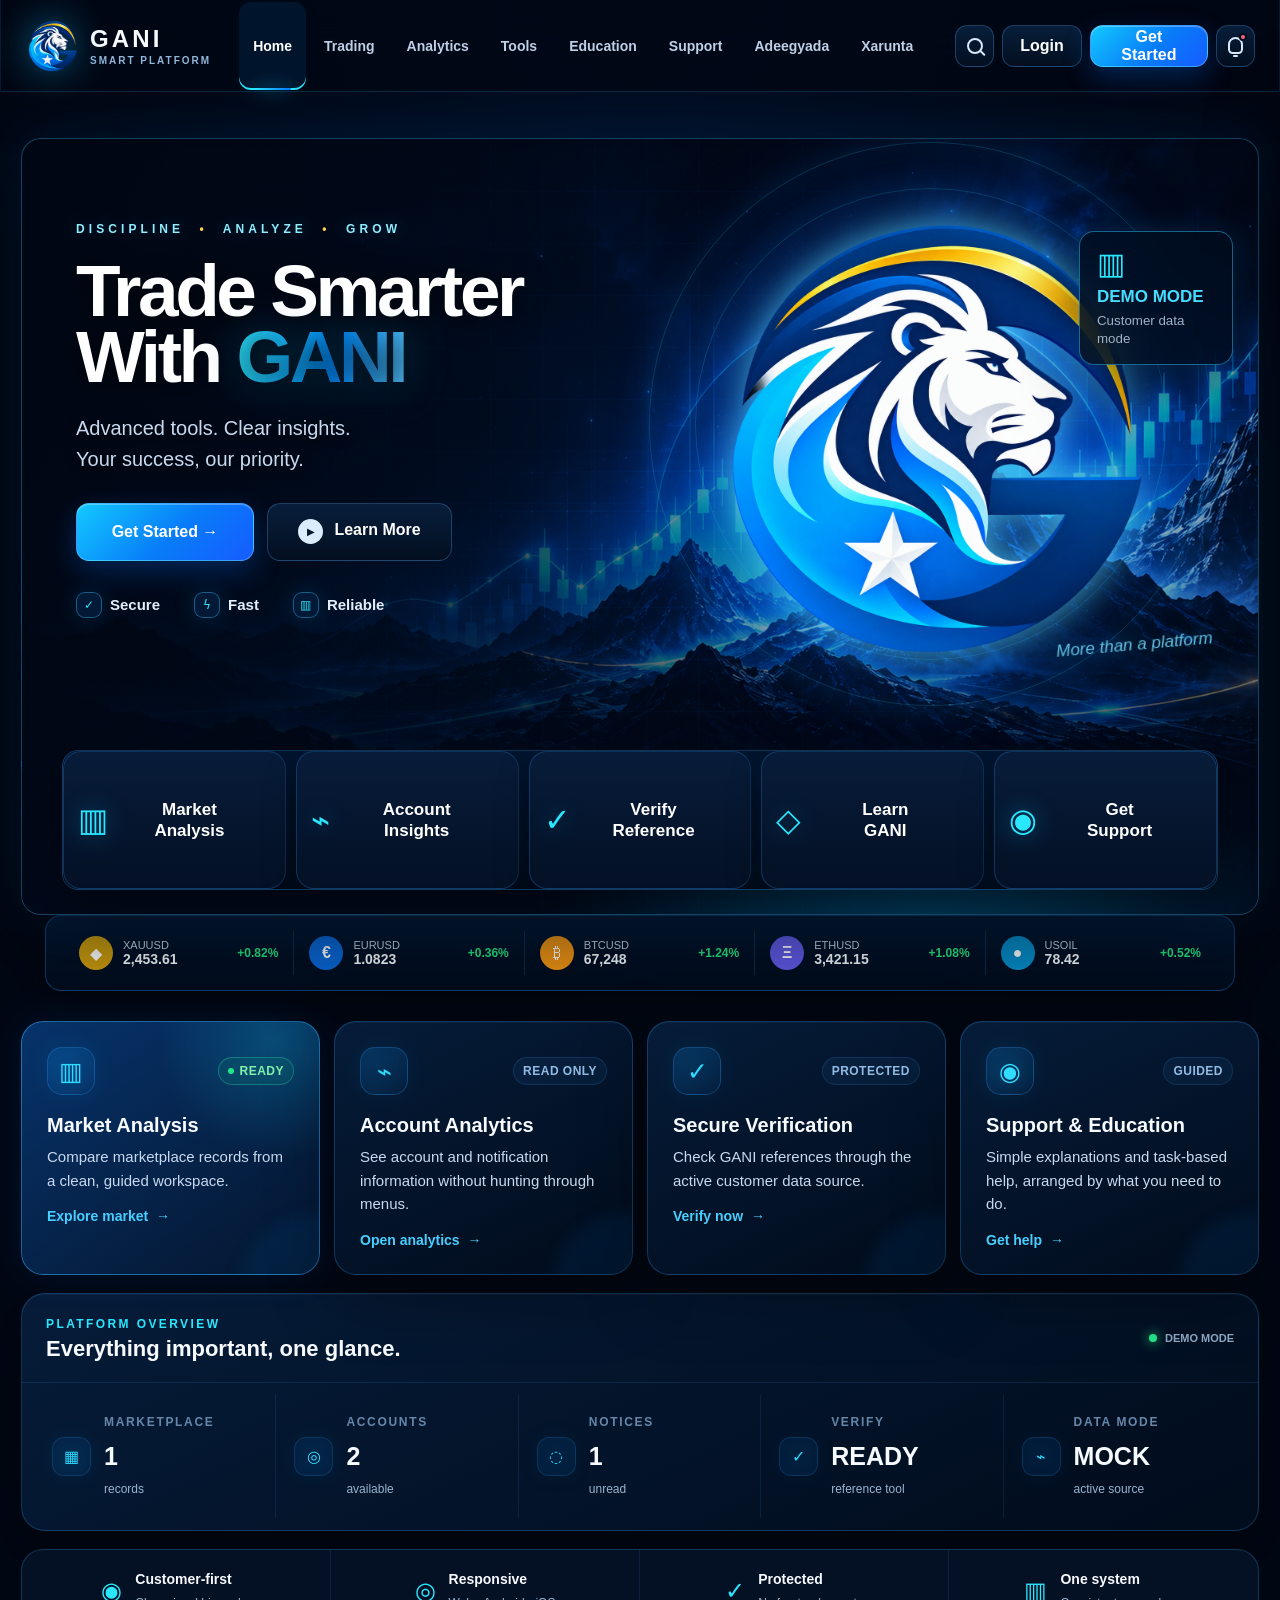
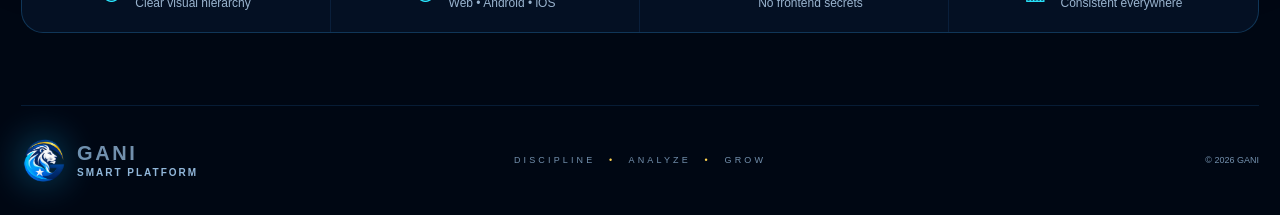
==== index.html @ 84740b98 "Deploy GANI market home platform v32" ====
<!doctype html>
<html lang="so">
<head>
<meta charset="utf-8">
<meta name="viewport" content="width=device-width,initial-scale=1,viewport-fit=cover">
<meta name="theme-color" content="#020713">
<meta name="color-scheme" content="dark">
<title>GANI • Smart Platform</title>
<link rel="manifest" href="manifest.webmanifest">
<link rel="icon" href="icon-192.png">
<link rel="stylesheet" href="styles.css">
<link rel="stylesheet" href="platform-v27.css">
<link rel="stylesheet" href="platform-v28.css">
<link rel="stylesheet" href="platform-v29.css">
<link rel="stylesheet" href="platform-v30.css">
<link rel="stylesheet" href="platform-v31.css">
<link rel="stylesheet" href="platform-v32.css">
<script src="gani-config.js" defer></script>
<script src="mock-api.js" defer></script>
<script src="mock-compat.js" defer></script>
<script src="real-api-client.js" defer></script>
<script src="api-mode-router.js" defer></script>
<script src="data-adapter.js" defer></script>
<script src="app.js" defer></script>
<script src="platform-v27.js" defer></script>
<script src="platform-v29.js" defer></script>
</head>
<body>
<div class="ambient" aria-hidden="true"><i></i><i></i><i></i></div>

<header class="app-header">
  <a class="brand" href="#home" data-screen="home" aria-label="GANI Home">
    <img src="assets/gani-logo-transparent-v30.png" alt="GANI">
    <span><b>GANI</b><small>SMART PLATFORM</small></span>
  </a>
  <nav class="desktop-nav" aria-label="Main navigation">
    <button data-screen="home" class="active"><span>Home</span></button>
    <button data-screen="discover"><span>Trading</span></button>
    <button data-screen="dashboard"><span>Analytics</span></button>
    <button data-screen="verify"><span>Tools</span></button>
    <button data-screen="education"><span>Education</span></button>
    <button data-screen="support"><span>Support</span></button>
    <button data-screen="services"><span>Adeegyada</span></button>
    <button data-screen="workspace"><span>Xarunta</span></button>
  </nav>
  <div class="header-actions">
    <button class="round-btn" id="searchToggle" aria-label="Search"><span class="icon-search"></span></button>
    <button class="text-btn desktop-only" data-screen="profile">Login</button>
    <button class="primary compact desktop-only" data-screen="discover">Get Started</button>
    <button class="round-btn" id="noticeToggle" aria-label="Notifications"><span class="icon-bell"></span><i id="noticeDot"></i></button>
    <button class="round-btn menu-btn" id="menuToggle" aria-label="Menu"><span class="icon-menu"></span></button>
  </div>
</header>

<div class="mobile-menu" id="mobileMenu" aria-label="Mobile menu">
  <button data-screen="home"><span>⌂</span> Home</button>
  <button data-screen="discover"><span>▥</span> Trading</button>
  <button data-screen="dashboard"><span>⌁</span> Analytics</button>
  <button data-screen="verify"><span>✓</span> Tools</button>
  <button data-screen="education"><span>◇</span> Education</button>
  <button data-screen="support"><span>◉</span> Support</button>
  <button data-screen="services"><span>◆</span> Adeegyada</button>
  <button data-screen="workspace"><span>▦</span> Xarunta Macmiilka</button>
  <button data-screen="partners"><span>◇</span> Partners</button>
  <button data-screen="agreements"><span>≡</span> Heshiisyada</button>
  <button data-screen="profile"><span>●</span> Account</button>
</div>

<div class="search-panel" id="searchPanel">
  <div class="search-shell"><span class="icon-search"></span><input id="globalSearch" placeholder="Search GANI…" autocomplete="off"><button id="searchClose" aria-label="Close">×</button></div>
  <small>Try: Trading, account, verify, education, support</small>
</div>

<aside class="notice-panel" id="noticePanel" aria-label="Notifications">
  <div class="panel-head"><div><small>GANI CENTER</small><h3>Notifications</h3></div><button id="noticeClose" aria-label="Close">×</button></div>
  <div id="noticeList" class="notice-list"><div class="skeleton"></div></div>
</aside>

<main>
<section class="screen active home-screen" id="home" data-title="Home">
  <section class="mobile-app-home" aria-label="GANI mobile home">
    <div class="mobile-welcome"><div><p>Welcome to GANI</p><h1>Smarter <em>control.</em></h1></div><span class="mode-badge" id="mobileMode">Checking…</span></div>
    <article class="mobile-hero">
      <div class="mobile-hero-copy"><small>DISCIPLINE • ANALYZE • GROW</small><h2>Trade Smarter<br>With <em>GANI</em></h2><p>Advanced tools, clear insights and a guided customer workspace.</p><button class="primary" data-screen="discover">Get Started →</button><div class="mobile-trust"><span>✓ Secure</span><span>ϟ Fast</span><span>▥ Clear</span></div></div>
      <img src="assets/gani-logo-transparent-v30.png" alt="GANI lion">
    </article>
    <div class="mobile-section-head market-heading"><h3>Market Snapshot</h3><button data-screen="discover"><span class="app-status-dot"></span> Live Markets ›</button></div>
    <section class="mobile-market">
      <div class="mobile-market-grid">
        <article class="up"><div class="market-name"><span>€</span><b>EUR/USD</b></div><strong>1.0824</strong><em>▲ +0.0018&nbsp;&nbsp;+0.17%</em><svg viewBox="0 0 120 32" aria-hidden="true"><path d="M2 27L14 23L24 25L36 18L47 20L59 14L70 17L82 10L93 13L105 6L118 3"/></svg></article>
        <article class="down"><div class="market-name"><span>◆</span><b>Gold</b></div><strong>2,415.32</strong><em>▼ −12.63&nbsp;&nbsp;−0.52%</em><svg viewBox="0 0 120 32" aria-hidden="true"><path d="M2 6L14 10L24 7L36 15L47 12L59 20L70 17L82 24L93 21L105 28L118 26"/></svg></article>
        <article class="up"><div class="market-name"><span>₿</span><b>BTC/USD</b></div><strong>67,284.50</strong><em>▲ +1,327.40&nbsp;&nbsp;+2.01%</em><svg viewBox="0 0 120 32" aria-hidden="true"><path d="M2 25L14 20L24 22L36 16L47 19L59 14L70 15L82 9L93 11L105 5L118 2"/></svg></article>
      </div>
    </section>
    <div class="mobile-section-head quick-heading"><h3>Quick Access</h3><small>Everything in one place ›</small></div>
    <div class="mobile-feature-grid">
      <button data-screen="discover"><span class="mi">▥</span><b>Market<br>Analysis</b><small>Discover opportunities <i>›</i></small></button>
      <button data-screen="dashboard"><span class="mi">⌁</span><b>Account<br>Analytics</b><small>Track performance <i>›</i></small></button>
      <button data-screen="verify"><span class="mi">✓</span><b>Verify<br>Tools</b><small>Trade with confidence <i>›</i></small></button>
      <button data-screen="education"><span class="mi">◇</span><b>Education</b><small>Learn and grow <i>›</i></small></button>
    </div>
    <div class="mobile-section-head insights-heading"><h3>Latest Insights</h3><button data-screen="education">View all ›</button></div>
    <section class="mobile-insight" data-screen="education" role="button" tabindex="0">
      <div class="insight-image" aria-hidden="true"></div>
      <div class="insight-copy"><div><span>MARKET ANALYSIS</span><time>2h ago</time></div><h4>Global Markets Steady as Investors Eye Central Bank Signals</h4><p>Key indices hold gains amid a balanced outlook for the coming period.</p></div>
      <b aria-hidden="true">›</b>
    </section>
    <div class="mobile-runtime-data" hidden><span id="mobileDataLabel">Data</span><b id="mobileMarketCount">—</b><b id="mobileAccountCount">—</b><b id="mobileNoticeCount">—</b></div>
    <div class="mobile-command-strip"><article><small>SYSTEM STATUS</small><b>Customer workspace ready</b><div class="progress"><i></i></div></article><article><small>SECURITY</small><b>Protected data boundary</b><div class="progress"><i style="width:92%"></i></div></article></div>
  </section>
  <section class="hero-card">
    <div class="hero-grid"></div>
    <div class="hero-copy">
      <p class="eyebrow">DISCIPLINE <span>•</span> ANALYZE <span>•</span> GROW</p>
      <h1>Trade Smarter<br>With <em>GANI</em></h1>
      <p class="lead">Advanced tools. Clear insights.<br>Your success, our priority.</p>
      <div class="hero-actions">
        <button class="primary hero-primary" data-screen="discover">Get Started <span>→</span></button>
        <button class="secondary" data-screen="education"><span class="play">▶</span> Learn More</button>
      </div>
      <div class="trust-row" aria-label="Platform qualities">
        <span><i class="mini-icon shield-icon">✓</i><b>Secure</b></span>
        <span><i class="mini-icon bolt-icon">ϟ</i><b>Fast</b></span>
        <span><i class="mini-icon chart-icon">▥</i><b>Reliable</b></span>
      </div>
    </div>
    <div class="hero-visual" aria-label="GANI brand visual">
      <div class="hero-orbit orbit-one"></div><div class="hero-orbit orbit-two"></div>
      <img src="assets/gani-logo-transparent-v30.png" alt="GANI lion logo">
      <div class="data-float">
        <span class="bars-symbol">▥</span>
        <b id="heroMode">Checking…</b>
        <small>Customer data mode</small>
      </div>
      <div class="visual-caption">More than a platform</div>
    </div>
  </section>

  <section class="quick-actions" aria-label="Quick actions">
    <button data-screen="discover"><span class="quick-icon">▥</span><b>Market<br>Analysis</b><i>→</i></button>
    <button data-screen="dashboard"><span class="quick-icon">⌁</span><b>Account<br>Insights</b><i>→</i></button>
    <button data-screen="verify"><span class="quick-icon">✓</span><b>Verify<br>Reference</b><i>→</i></button>
    <button data-screen="education"><span class="quick-icon">◇</span><b>Learn<br>GANI</b><i>→</i></button>
    <button data-screen="support"><span class="quick-icon">◉</span><b>Get<br>Support</b><i>→</i></button>
  </section>

  <section class="home-grid">
    <article class="feature-card featured">
      <div class="feature-top"><span class="feature-icon">▥</span><span class="status-pill"><i></i> Ready</span></div>
      <h3>Market Analysis</h3><p>Compare marketplace records from a clean, guided workspace.</p>
      <button class="card-link" data-screen="discover">Explore market <span>→</span></button>
    </article>
    <article class="feature-card">
      <div class="feature-top"><span class="feature-icon">⌁</span><span class="status-pill neutral">Read only</span></div>
      <h3>Account Analytics</h3><p>See account and notification information without hunting through menus.</p>
      <button class="card-link" data-screen="dashboard">Open analytics <span>→</span></button>
    </article>
    <article class="feature-card">
      <div class="feature-top"><span class="feature-icon">✓</span><span class="status-pill neutral">Protected</span></div>
      <h3>Secure Verification</h3><p>Check GANI references through the active customer data source.</p>
      <button class="card-link" data-screen="verify">Verify now <span>→</span></button>
    </article>
    <article class="feature-card">
      <div class="feature-top"><span class="feature-icon">◉</span><span class="status-pill neutral">Guided</span></div>
      <h3>Support & Education</h3><p>Simple explanations and task-based help, arranged by what you need to do.</p>
      <button class="card-link" data-screen="support">Get help <span>→</span></button>
    </article>
  </section>

  <section class="overview-card">
    <div class="overview-head"><div><small>PLATFORM OVERVIEW</small><h3>Everything important, one glance.</h3></div><span class="connection-state"><i></i><b id="marketStripMode">Loading</b></span></div>
    <div class="overview-metrics">
      <div><span class="metric-icon">▦</span><p><small>MARKETPLACE</small><b id="homeMarketCount">—</b><em>records</em></p></div>
      <div><span class="metric-icon">◎</span><p><small>ACCOUNTS</small><b id="homeAccountCount">—</b><em>available</em></p></div>
      <div><span class="metric-icon">◌</span><p><small>NOTICES</small><b id="homeNoticeCount">—</b><em>unread</em></p></div>
      <div><span class="metric-icon">✓</span><p><small>VERIFY</small><b>READY</b><em>reference tool</em></p></div>
      <div><span class="metric-icon">⌁</span><p><small>DATA MODE</small><b id="homeMode">—</b><em>active source</em></p></div>
    </div>
  </section>

  <section class="proof-row">
    <div><span>◉</span><p><b>Customer-first</b><small>Clear visual hierarchy</small></p></div>
    <div><span>◎</span><p><b>Responsive</b><small>Web • Android • iOS</small></p></div>
    <div><span>✓</span><p><b>Protected</b><small>No frontend secrets</small></p></div>
    <div><span>▥</span><p><b>One system</b><small>Consistent everywhere</small></p></div>
  </section>
</section>

<section class="screen v27-screen" id="services" data-title="Adeegyada">
  <header class="page-intro"><div><p class="eyebrow">GANI SERVICES</p><h2>Dooro sida aad<br><em>u shaqaynayso.</em></h2><p>Saddex waddo oo cad: adigu isticmaal, taageero hel, ama koox ku maamul.</p></div><div class="page-symbol">◆</div></header>
  <div class="v27-service-grid">
    <article class="v27-plan"><span>01 / SELF-SERVICE</span><h3>Adiga ayaa maamulaya</h3><p>Raadi adeeg, barbar dhig xeerarka, samee profile, gudbi dalab oo la soco.</p><ul><li>Marketplace iyo favorites</li><li>Eligibility checklist</li><li>Agreements iyo tickets</li><li>Ogeysiisyo la raad-raaco</li></ul><button class="primary v27-start" data-plan="Self-service">Bilow</button></article>
    <article class="v27-plan featured"><span>02 / GANI ASSIST</span><h3>Diyaarin iyo hagid</h3><p>Waxaan kaa caawinaynaa xogta, dukumentiyada, fahamka heshiiska iyo xiriirka partner-ka.</p><ul><li>Preflight readiness</li><li>Country iyo KYC check</li><li>Rule review</li><li>Escalation support</li></ul><button class="primary v27-start" data-plan="GANI Assist">Codso hagid</button></article>
    <article class="v27-plan"><span>03 / BUSINESS</span><h3>Koox iyo shirkad</h3><p>Accounts badan, xubno, doorar, oggolaansho iyo warbixin isku xiran.</p><ul><li>Team roles</li><li>Approval workflow</li><li>Company reports</li><li>Partner integrations</li></ul><button class="primary v27-start" data-plan="Business">La hadal GANI</button></article>
  </div>
</section>

<section class="screen v27-screen" id="workspace" data-title="Xarunta Macmiilka">
  <header class="page-intro inline-intro"><div><p class="eyebrow">CUSTOMER WORKSPACE</p><h2>Dalab ilaa payout,<br><em>hal timeline.</em></h2><p>Xogtaada, codsiyadaada, lacagaha iyo taageerada hal meel uga maamul.</p></div><button class="primary" id="newApplication">Dalab cusub</button></header>
  <div class="v27-kpis"><article><small>DALABYO</small><b id="v27AppCount">0</b><span>La diiwaangeliyey</span></article><article><small>U-QALMITAAN</small><b id="v27ReadyState">0%</b><span>Readiness</span></article><article><small>TICKETS</small><b id="v27TicketCount">0</b><span>La raad-raacayo</span></article><article><small>HESHIISYO</small><b id="v27AgreementCount">0</b><span>La aqbalay</span></article></div>
  <div class="v27-workspace-grid">
    <article class="panel"><div class="panel-head"><div><small>U-QALMITAANKA</small><h3>Hubinta ka hor lacag-bixinta</h3></div><span class="status-pill neutral" id="v27ReadinessBadge">Bilow</span></div><form id="readinessForm" class="v27-checklist"><label><input type="checkbox" name="age"> Waxaan buuxiyey da'da adeegga</label><label><input type="checkbox" name="country"> Dalka iyo degenaanshaha waa la oggol yahay</label><label><input type="checkbox" name="kyc"> Dukumentiyada KYC waa diyaar</label><label><input type="checkbox" name="payment"> Habka lacag-bixintu magacayga ayuu ku qoran yahay</label><label><input type="checkbox" name="rules"> Waxaan akhriyey EA, loss iyo payout rules</label><button class="primary">Kaydi readiness</button></form></article>
    <article class="panel"><div class="panel-head"><div><small>DALABYADA</small><h3>Codsiyadaada</h3></div></div><div id="v27Applications" class="v27-records"><p class="hint">Dalab wali lama samayn.</p></div></article>
    <article class="panel"><div class="panel-head"><div><small>LACAG & PAYOUT</small><h3>Diiwaanka lacagta</h3></div><button class="card-link" id="addPayment">Ku dar receipt</button></div><div id="v27Payments" class="v27-records"><p class="hint">Diiwaan lacag wali ma jiro.</p></div></article>
    <article class="panel"><div class="panel-head"><div><small>TAAGEERO</small><h3>Cabasho iyo rafcaan</h3></div><button class="card-link" id="newTicket">Fur ticket</button></div><div id="v27Tickets" class="v27-records"><p class="hint">Ticket wali ma jiro.</p></div></article>
  </div>
</section>

<section class="screen v27-screen" id="partners" data-title="Partners">
  <header class="page-intro"><div><p class="eyebrow">PARTNER PORTAL</p><h2>Xaqiiji shirkadda.<br><em>Kadib daabac.</em></h2><p>Partner kasta wuxuu soo gudbinayaa aqoonsi, adeegyo, waddamo, xeerar, lacag iyo taageero.</p></div><div class="page-symbol">◇</div></header>
  <div class="v27-partner-layout">
    <article class="panel"><div class="v27-lifecycle"><div><span>01</span><b>Codsi</b><small>Company profile</small></div><div><span>02</span><b>Xaqiijin</b><small>Entity & domain</small></div><div><span>03</span><b>Heshiis</b><small>SLA & commission</small></div><div><span>04</span><b>Daabacaad</b><small>Offers & countries</small></div><div><span>05</span><b>Kormeer</b><small>Cases & renewal</small></div></div></article>
    <form class="panel v27-form" id="partnerApply"><h3>Codsiga partnership-ka</h3><div class="v27-fields"><label>Magaca shirkadda<input name="company" required></label><label>Website-ka rasmiga ah<input name="website" type="url" placeholder="https://" required></label><label>Email-ka partnership<input name="email" type="email" required></label><label>Dalalka aad adeegtaan<input name="countries" required></label><label class="full">Qaabka iskaashiga<select name="model" required><option value="">Dooro</option><option>Referral</option><option>Authorized reseller</option><option>Technology integration</option></select></label><label class="full">Taageerada iyo cabashada<textarea name="support" required></textarea></label></div><label class="v27-consent"><input type="checkbox" required> Waxaan diyaar u nahay xaqiijin iyo heshiis qoraal ah.</label><button class="primary">Gudbi codsiga</button></form>
  </div>
</section>

<section class="screen v27-screen" id="agreements" data-title="Heshiisyada">
  <header class="page-intro"><div><p class="eyebrow">RULES & AGREEMENTS</p><h2>Mas'uuliyaddu<br><em>meel cad ayay leedahay.</em></h2><p>Qodob kasta akhri ka hor dalab ama lacag-bixin.</p></div><div class="page-symbol">≡</div></header>
  <div class="v27-rules-grid" id="v27Rules"></div>
</section>

<section class="screen v27-screen" id="operations" data-title="Operations">
  <header class="page-intro"><div><p class="eyebrow">GANI OPERATIONS</p><h2>Wax kasta oo la daabaco<br><em>waa la maamulaa.</em></h2><p>Partners, products, eligibility, cases, finance, content iyo audit.</p></div><div class="page-symbol">▦</div></header>
  <div class="v27-ops-grid"><article><small>PARTNERS</small><h3>Due diligence</h3><p>Entity, domain, ownership, support iyo heshiis.</p></article><article><small>PRODUCTS</small><h3>Offer control</h3><p>Qiime, drawdown, payout, EA, refund iyo version.</p></article><article><small>COUNTRIES</small><h3>Eligibility matrix</h3><p>Residency, nationality, payment iyo payout.</p></article><article><small>CASES</small><h3>Dispute desk</h3><p>Evidence, response, deadline iyo escalation.</p></article><article><small>FINANCE</small><h3>Reconciliation</h3><p>Orders, receipts, refunds iyo commissions.</p></article><article><small>AUDIT</small><h3>Taariikh sugan</h3><p>Cidda wax beddeshay, goorta iyo sababta.</p></article></div>
</section>

<section class="screen" id="discover" data-title="Trading">
  <header class="page-intro"><div><p class="eyebrow">GANI MARKETPLACE</p><h2>Find what matters.<br><em>Skip the noise.</em></h2><p>Search and compare records in one guided view.</p></div><div class="page-symbol">▥</div></header>
  <section class="workflow-strip" aria-label="Marketplace workflow">
    <div class="active"><span>1</span><p><b>Discover</b><small>Find records</small></p></div><i>→</i>
    <div><span>2</span><p><b>Compare</b><small>Read details</small></p></div><i>→</i>
    <div><span>3</span><p><b>Verify</b><small>Check reference</small></p></div>
  </section>
  <div class="toolbar"><label class="searchbox"><span class="icon-search"></span><input id="marketSearch" placeholder="Search marketplace"></label><div class="mode-pill" id="marketMode">DATA MODE</div></div>
  <div id="marketGrid" class="market-grid"><article class="loading-card"><div class="skeleton"></div></article></div>
</section>

<section class="screen" id="dashboard" data-title="Analytics">
  <header class="page-intro inline-intro"><div><p class="eyebrow">GANI ANALYTICS</p><h2>Your account,<br><em>made readable.</em></h2><p>The important signals first, detail second.</p></div><button class="secondary refresh-btn" id="refreshDashboard">↻ Refresh</button></header>
  <section class="metric-grid">
    <article><span class="metric-icon">◎</span><p><small>ACCOUNTS</small><b id="accountCount">—</b><em>Available</em></p></article>
    <article><span class="metric-icon">◌</span><p><small>UNREAD</small><b id="unreadCount">—</b><em>Notifications</em></p></article>
    <article><span class="metric-icon">⌁</span><p><small>DATA MODE</small><b id="dashMode">—</b><em>Current source</em></p></article>
  </section>
  <div class="dashboard-grid">
    <article class="panel"><div class="panel-head"><div><small>YOUR SPACE</small><h3>Accounts</h3></div><span class="status-pill neutral">Customer</span></div><div id="accountList" class="account-list"><div class="skeleton"></div></div></article>
    <article class="panel"><div class="panel-head"><div><small>ACTIVITY</small><h3>Notifications</h3></div><button class="card-link" id="markAllRead">Mark visible read</button></div><div id="dashboardNotices" class="notice-list"><div class="skeleton"></div></div></article>
  </div>
</section>

<section class="screen" id="verify" data-title="Tools">
  <div class="tool-layout">
    <div class="tool-copy"><p class="eyebrow">GANI TOOLS</p><h2>Verify before<br><em>you rely.</em></h2><p>One reference. One clear result.</p>
      <div class="verify-box"><label for="verifyInput">GANI reference</label><div class="verify-row"><input id="verifyInput" placeholder="GANI-12345"><button class="primary" id="verifyBtn">Verify <span>→</span></button></div><small>Local mode results are demo-only.</small></div>
      <div class="tool-steps"><div><span>1</span><p><b>Enter</b><small>Reference</small></p></div><div><span>2</span><p><b>Check</b><small>Source</small></p></div><div><span>3</span><p><b>Understand</b><small>Result</small></p></div></div>
    </div>
    <div class="verify-result" id="verifyResult"><div class="verify-ring"><span>✓</span></div><small>VERIFICATION</small><h3>Ready to verify</h3><p>Your result will appear here.</p></div>
  </div>
</section>

<section class="screen" id="education" data-title="Education">
  <header class="page-intro"><div><p class="eyebrow">GANI EDUCATION</p><h2>Understand first.<br><em>Use confidently.</em></h2><p>Four short paths instead of a wall of documentation.</p></div><div class="page-symbol">◇</div></header>
  <div class="education-grid">
    <article><span class="lesson-no">01</span><div class="lesson-icon">▥</div><h3>Marketplace</h3><p>Recognize the fields that matter when comparing records.</p><button data-screen="discover">Open Trading →</button></article>
    <article><span class="lesson-no">02</span><div class="lesson-icon">✓</div><h3>Verification</h3><p>Understand reference status and why source mode matters.</p><button data-screen="verify">Open Tools →</button></article>
    <article><span class="lesson-no">03</span><div class="lesson-icon">◎</div><h3>Account data</h3><p>Read account and notification information at a glance.</p><button data-screen="dashboard">Open Analytics →</button></article>
    <article><span class="lesson-no">04</span><div class="lesson-icon">◇</div><h3>Security model</h3><p>Know what stays in the app and what belongs server-side.</p><button data-screen="support">Security help →</button></article>
  </div>
</section>

<section class="screen" id="support" data-title="Support">
  <header class="page-intro"><div><p class="eyebrow">GANI SUPPORT</p><h2>Help without<br><em>the maze.</em></h2><p>Choose the problem visually. The system takes you to the right place.</p></div><div class="page-symbol">◉</div></header>
  <div class="support-grid">
    <article><div class="support-icon">▥</div><div><small>01</small><h3>Using GANI</h3><p>Where to find marketplace, analytics and verification.</p></div><button data-screen="education">Learn →</button></article>
    <article><div class="support-icon">◇</div><div><small>02</small><h3>Data & security</h3><p>Understand real mode, demo mode and protected credentials.</p></div><button data-screen="education">Read →</button></article>
    <article><div class="support-icon">⌁</div><div><small>03</small><h3>Offline & PWA</h3><p>How the app shell behaves when installed or offline.</p></div><button data-screen="home">Home →</button></article>
  </div>
</section>

<section class="screen" id="profile" data-title="Account">
  <header class="page-intro account-intro"><div><p class="eyebrow">GANI ACCOUNT</p><h2>Your identity,<br><em>at a glance.</em></h2><p>Read-only customer profile and source status.</p></div></header>
  <div class="profile-layout">
    <article class="profile-card">
      <div class="profile-glow"></div><div class="avatar"><img src="assets/gani-logo-transparent-v30.png" alt="GANI"></div>
      <span class="status-pill profile-status" id="verifiedBadge">Status</span><h2 id="profileName">GANI User</h2><p id="profileState">Loading profile…</p>
      <div class="profile-actions"><button class="primary" data-screen="dashboard">View analytics</button><button class="secondary" data-screen="support">Support</button></div>
    </article>
    <article class="panel profile-details"><div class="panel-head"><div><small>ACCOUNT OVERVIEW</small><h3>Profile details</h3></div><span class="status-pill neutral" id="profileMode">Mode</span></div>
      <dl><div><dt>Name</dt><dd id="profileName2">—</dd></div><div><dt>User ID</dt><dd id="profileId">—</dd></div><div><dt>Verification</dt><dd id="profileVerified">—</dd></div><div><dt>Data source</dt><dd id="profileSource">—</dd></div></dl>
      <div class="info-note"><span>i</span><p><b>Read-only by design</b><small>Profile editing is hidden because the current backend contract has no profile-write endpoint.</small></p></div>
    </article>
  </div>
</section>
</main>

<nav class="bottom-nav" aria-label="Mobile navigation">
  <button class="active" data-screen="home"><span>⌂</span><small>Home</small></button>
  <button data-screen="discover"><span>▥</span><small>Trading</small></button>
  <button data-screen="dashboard"><span>⌁</span><small>Analytics</small></button>
  <button data-screen="verify"><span>✓</span><small>Tools</small></button>
  <button data-screen="profile"><span>●</span><small>Account</small></button>
</nav>

<footer>
  <a class="brand" href="#home" data-screen="home"><img src="assets/gani-logo-transparent-v30.png" alt="GANI"><span><b>GANI</b><small>SMART PLATFORM</small></span></a>
  <p>DISCIPLINE <span>•</span> ANALYZE <span>•</span> GROW</p><small>© 2026 GANI</small>
</footer>
<div class="toast" id="toast"></div>
</body>
</html>
---- styles.css ----
:root{--bg:#010713;--bg2:#031024;--panel:#06152b;--panel2:#081a34;--line:rgba(64,160,255,.20);--line2:rgba(55,181,255,.42);--text:#f7fbff;--muted:#8ea8c6;--blue:#12b9ff;--blue2:#086cff;--cyan:#35e3ff;--gold:#f5c84b;--green:#30e779;--danger:#ff627a;--radius:24px;--shadow:0 24px 80px rgba(0,0,0,.42);--glow:0 0 38px rgba(0,153,255,.24)}
*{box-sizing:border-box}html{min-height:100%;background:var(--bg);scroll-behavior:smooth}body{margin:0;min-height:100%;font-family:Inter,ui-sans-serif,-apple-system,BlinkMacSystemFont,"Segoe UI",Roboto,Arial,sans-serif;background:radial-gradient(circle at 70% 5%,rgba(0,107,255,.16),transparent 31%),linear-gradient(180deg,#020816 0,#010713 45%,#020916 100%);color:var(--text);-webkit-font-smoothing:antialiased}.ambient{position:fixed;inset:0;pointer-events:none;overflow:hidden;z-index:-2}.ambient i{position:absolute;border-radius:50%;filter:blur(85px);opacity:.16}.ambient i:nth-child(1){width:520px;height:520px;background:#006eff;right:-180px;top:4%}.ambient i:nth-child(2){width:380px;height:380px;background:#00d6ff;left:-200px;top:42%}.ambient i:nth-child(3){width:280px;height:280px;background:#e4b52f;right:14%;bottom:-160px;opacity:.06}button,input{font:inherit}button{cursor:pointer}button:focus-visible,input:focus-visible,a:focus-visible{outline:2px solid var(--cyan);outline-offset:3px}a{text-decoration:none;color:inherit}
.app-header{height:88px;position:sticky;top:0;z-index:80;display:grid;grid-template-columns:auto 1fr auto;align-items:center;gap:28px;padding:0 max(24px,calc((100vw - 1420px)/2));background:linear-gradient(180deg,rgba(2,7,19,.96),rgba(2,7,19,.76));border-bottom:1px solid rgba(67,150,236,.13);backdrop-filter:blur(22px)}.brand{display:flex;align-items:center;gap:11px;min-width:max-content}.brand img{width:54px;height:54px;border-radius:50%;object-fit:contain;filter:drop-shadow(0 0 16px rgba(0,174,255,.42))}.brand span{display:flex;flex-direction:column;gap:2px}.brand b{font-size:24px;letter-spacing:.04em}.brand small{font-size:8px;letter-spacing:.34em;color:#b6c7da;font-weight:700}.desktop-nav{display:flex;align-items:stretch;justify-content:center;height:88px;gap:4px}.desktop-nav button{position:relative;border:0;background:none;color:#b4c3d8;padding:0 15px;font-size:13px;font-weight:700}.desktop-nav button:hover,.desktop-nav button.active{color:#fff}.desktop-nav button:after{content:"";position:absolute;left:50%;right:50%;bottom:0;height:2px;border-radius:5px;background:linear-gradient(90deg,var(--cyan),var(--blue2));box-shadow:0 0 16px var(--blue);transition:.25s}.desktop-nav button.active:after{left:15px;right:15px}.header-actions{display:flex;align-items:center;gap:8px}.round-btn,.text-btn,.primary,.secondary,.card-link{border:0;color:#fff}.round-btn{width:42px;height:42px;border-radius:12px;display:grid;place-items:center;background:#061126;border:1px solid rgba(69,153,235,.26);position:relative}.round-btn:hover{border-color:var(--line2);background:#0a1a34}.round-btn i{position:absolute;width:8px;height:8px;border-radius:50%;background:var(--danger);border:2px solid #041020;right:7px;top:7px;display:none}.round-btn i.on{display:block}.text-btn{height:42px;padding:0 17px;border-radius:12px;background:#061126;border:1px solid rgba(69,153,235,.26);font-weight:700}.primary{min-height:46px;padding:0 23px;border-radius:13px;background:linear-gradient(135deg,#13c6ff,#0868ff 78%);box-shadow:0 10px 32px rgba(0,111,255,.32),inset 0 1px rgba(255,255,255,.25);font-weight:800;letter-spacing:.01em}.primary:hover{filter:brightness(1.08);transform:translateY(-1px)}.primary.compact{min-height:42px;padding:0 20px}.secondary{min-height:46px;padding:0 22px;border-radius:13px;background:#07152a;border:1px solid rgba(55,157,244,.32);font-weight:750}.secondary:hover{border-color:var(--cyan);background:#091d39}.menu-btn{display:none}.icon-search{width:16px;height:16px;border:2px solid #d9e9fb;border-radius:50%;position:relative;display:inline-block}.icon-search:after{content:"";position:absolute;width:7px;height:2px;background:#d9e9fb;right:-5px;bottom:-2px;transform:rotate(45deg);border-radius:2px}.icon-bell{width:15px;height:17px;border:2px solid #d9e9fb;border-radius:8px 8px 5px 5px;display:inline-block;position:relative}.icon-bell:after{content:"";position:absolute;width:5px;height:2px;border-radius:4px;background:#d9e9fb;left:3px;bottom:-5px}.icon-menu{width:18px;height:12px;border-top:2px solid #e8f5ff;border-bottom:2px solid #e8f5ff;position:relative}.icon-menu:after{content:"";position:absolute;left:0;right:0;top:4px;border-top:2px solid #e8f5ff}
.mobile-menu{position:fixed;right:14px;top:80px;z-index:90;width:min(300px,calc(100vw - 28px));padding:10px;border-radius:18px;background:rgba(4,15,32,.98);border:1px solid var(--line2);box-shadow:var(--shadow);display:none}.mobile-menu.open{display:grid}.mobile-menu button{border:0;background:none;color:#d8e7f7;text-align:left;padding:13px 14px;border-radius:10px;font-weight:700}.mobile-menu button span{width:24px;display:inline-block;color:var(--cyan)}.mobile-menu button:hover{background:#0a203d}.search-panel{position:fixed;top:88px;left:50%;transform:translate(-50%,-20px);z-index:100;width:min(720px,calc(100vw - 28px));padding:12px;border-radius:18px;background:rgba(5,18,38,.98);border:1px solid var(--line2);box-shadow:var(--shadow);opacity:0;pointer-events:none;transition:.22s}.search-panel.open{opacity:1;pointer-events:auto;transform:translate(-50%,10px)}.search-shell{height:52px;border-radius:13px;background:#020b19;border:1px solid rgba(60,150,236,.2);display:flex;align-items:center;gap:14px;padding:0 15px}.search-shell input{flex:1;border:0;background:none;color:#fff;font-size:16px;min-width:0}.search-shell input::placeholder{color:#6883a4}.search-shell button{border:0;background:none;color:#8ca5c1;font-size:26px}.search-panel>small{display:block;color:#66809e;padding:9px 8px 2px}.notice-panel{position:fixed;right:18px;top:98px;z-index:100;width:min(390px,calc(100vw - 36px));max-height:70vh;overflow:auto;padding:18px;border-radius:22px;background:rgba(4,14,30,.98);border:1px solid var(--line2);box-shadow:var(--shadow);transform:translateX(calc(100% + 40px));transition:.25s}.notice-panel.open{transform:none}.panel-head{display:flex;align-items:center;justify-content:space-between;gap:12px;margin-bottom:15px}.panel-head small{font-size:9px;letter-spacing:.18em;color:var(--cyan);font-weight:800}.panel-head h3{margin:3px 0 0;font-size:21px}.panel-head>button{border:0;background:none;color:#819ab6;font-size:24px}
main{width:min(1420px,calc(100% - 42px));margin:0 auto}.screen{display:none;min-height:calc(100vh - 88px);padding:48px 0 72px}.screen.active{display:block;animation:screenIn .35s ease both}@keyframes screenIn{from{opacity:0;transform:translateY(8px)}to{opacity:1;transform:none}}.home-screen{padding-top:24px}.hero-card{min-height:570px;border:1px solid rgba(51,143,235,.21);border-radius:32px;position:relative;overflow:hidden;display:grid;grid-template-columns:47% 53%;background:radial-gradient(circle at 70% 42%,rgba(0,149,255,.18),transparent 32%),linear-gradient(135deg,#06152b 0,#020a18 44%,#031b39 100%);box-shadow:0 40px 100px rgba(0,0,0,.32)}.hero-card:after{content:"";position:absolute;left:0;right:0;bottom:0;height:44%;background:linear-gradient(180deg,transparent,rgba(0,22,52,.75));pointer-events:none}.hero-grid{position:absolute;inset:0;background-image:linear-gradient(rgba(0,153,255,.05) 1px,transparent 1px),linear-gradient(90deg,rgba(0,153,255,.05) 1px,transparent 1px);background-size:36px 36px;mask-image:linear-gradient(to bottom,transparent 3%,#000 38%,transparent 100%);opacity:.58}.hero-copy{position:relative;z-index:4;align-self:center;padding:60px 0 60px 62px}.eyebrow{font-size:11px;letter-spacing:.38em;color:#9ddfff;font-weight:850;margin:0 0 20px}.eyebrow span{color:var(--gold);padding:0 8px}.hero-copy h1,.page-intro h2,.tool-copy h2{font-size:clamp(48px,5vw,78px);line-height:.99;letter-spacing:-.046em;margin:0;color:#fff}.hero-copy h1 em,.page-intro h2 em,.tool-copy h2 em{font-style:normal;background:linear-gradient(180deg,#43e7ff,#078dff);-webkit-background-clip:text;background-clip:text;color:transparent}.lead{font-size:18px;line-height:1.58;color:#c4d3e4;margin:22px 0 27px}.hero-actions{display:flex;gap:13px}.hero-primary{min-width:178px}.play{display:inline-grid;place-items:center;width:25px;height:25px;border-radius:50%;background:#dcecff;color:#08162a;font-size:10px;margin-right:7px}.trust-row{display:flex;gap:28px;margin-top:31px}.trust-row>span{display:flex;align-items:center;gap:8px;font-size:12px;color:#e4effb}.mini-icon{width:26px;height:26px;border-radius:9px;display:grid;place-items:center;font-style:normal;color:var(--cyan);font-weight:900;background:rgba(0,142,255,.09);border:1px solid rgba(44,165,255,.25)}.hero-visual{position:relative;z-index:3;display:grid;place-items:center;min-height:570px}.hero-visual>img{width:min(76%,560px);max-height:500px;object-fit:contain;filter:drop-shadow(0 0 36px rgba(0,155,255,.42))}.hero-orbit{position:absolute;border-radius:50%;border:1px solid rgba(55,184,255,.13);box-shadow:inset 0 0 70px rgba(0,118,255,.08)}.orbit-one{width:72%;aspect-ratio:1}.orbit-two{width:86%;aspect-ratio:1;border-color:rgba(245,200,75,.08)}.data-float{position:absolute;right:7%;top:22%;width:154px;padding:17px;border:1px solid rgba(54,172,255,.38);border-radius:15px;background:rgba(5,25,54,.82);box-shadow:0 14px 40px rgba(0,0,0,.3),0 0 25px rgba(0,134,255,.12);backdrop-filter:blur(12px)}.bars-symbol{display:block;color:var(--cyan);font-size:30px;line-height:1}.data-float b{display:block;margin:8px 0 4px;color:#46ddff;font-size:17px}.data-float small{color:#9fb2c7}.visual-caption{position:absolute;right:6%;bottom:8%;font-size:17px;color:#8edfff;font-style:italic;transform:rotate(-5deg);opacity:.84}.quick-actions{display:grid;grid-template-columns:repeat(5,1fr);gap:10px;margin:-25px 28px 26px;position:relative;z-index:8}.quick-actions button{min-height:88px;border-radius:18px;border:1px solid rgba(42,143,233,.27);background:linear-gradient(180deg,rgba(8,29,59,.96),rgba(4,17,37,.96));color:#fff;padding:12px 14px;display:grid;grid-template-columns:auto 1fr auto;align-items:center;text-align:left;gap:12px;box-shadow:0 18px 36px rgba(0,0,0,.22)}.quick-actions button:hover{border-color:var(--line2);transform:translateY(-2px)}.quick-actions .quick-icon{font-size:24px;color:var(--cyan)}.quick-actions b{font-size:12px;line-height:1.25}.quick-actions i{font-style:normal;color:#47698d}.home-grid{display:grid;grid-template-columns:repeat(4,1fr);gap:14px}.feature-card{min-height:235px;border-radius:22px;border:1px solid rgba(43,131,214,.22);background:linear-gradient(180deg,#07172f,#041023);padding:23px;position:relative;overflow:hidden}.feature-card:after{content:"";position:absolute;width:150px;height:150px;border-radius:50%;background:rgba(0,137,255,.08);right:-70px;bottom:-90px;filter:blur(8px)}.feature-card.featured{border-color:rgba(56,181,255,.48);box-shadow:0 0 40px rgba(0,118,255,.10)}.feature-top{display:flex;align-items:center;justify-content:space-between}.feature-icon,.lesson-icon,.support-icon{width:48px;height:48px;display:grid;place-items:center;border-radius:15px;color:var(--cyan);font-size:25px;background:linear-gradient(145deg,rgba(11,149,255,.18),rgba(11,83,184,.05));border:1px solid rgba(48,162,255,.27)}.status-pill{display:inline-flex;align-items:center;gap:6px;border-radius:999px;padding:6px 9px;font-size:9px;text-transform:uppercase;letter-spacing:.08em;background:rgba(38,227,121,.10);border:1px solid rgba(38,227,121,.2);color:#7ff1ac;font-weight:800}.status-pill i{width:6px;height:6px;border-radius:50%;background:var(--green)}.status-pill.neutral{background:rgba(54,143,228,.08);border-color:rgba(54,143,228,.18);color:#92bce5}.feature-card h3{font-size:18px;margin:19px 0 8px}.feature-card p{font-size:12px;line-height:1.6;color:#8fa7c2;margin:0 0 15px}.card-link{padding:0;background:none;color:#48cfff;font-weight:800;font-size:11px}.card-link span{margin-left:4px}.overview-card{margin-top:15px;border:1px solid rgba(43,133,219,.23);border-radius:24px;background:linear-gradient(180deg,#06162c,#031021);overflow:hidden}.overview-head{display:flex;justify-content:space-between;align-items:center;padding:20px 24px;border-bottom:1px solid rgba(49,139,224,.16)}.overview-head small{font-size:9px;color:var(--cyan);font-weight:850;letter-spacing:.2em}.overview-head h3{font-size:18px;margin:4px 0 0}.connection-state{display:flex;align-items:center;gap:8px;color:#91a9c3;font-size:11px}.connection-state i{width:8px;height:8px;border-radius:50%;background:var(--green);box-shadow:0 0 12px var(--green)}.overview-metrics{display:grid;grid-template-columns:repeat(5,1fr);padding:12px}.overview-metrics>div,.metric-grid article{padding:18px;border-right:1px solid rgba(57,133,210,.14);display:flex;align-items:center;gap:13px}.overview-metrics>div:last-child{border:0}.metric-icon{width:39px;height:39px;flex:0 0 auto;border-radius:12px;display:grid;place-items:center;color:var(--cyan);background:rgba(0,134,255,.08);border:1px solid rgba(49,158,250,.18)}.overview-metrics p,.metric-grid p{margin:0;display:flex;flex-direction:column}.overview-metrics small,.metric-grid small{color:#6687aa;font-size:8px;font-weight:850;letter-spacing:.14em}.overview-metrics b{font-size:18px;margin:3px 0}.overview-metrics em,.metric-grid em{font-size:9px;color:#7e98b5;font-style:normal}.proof-row{display:grid;grid-template-columns:repeat(4,1fr);margin-top:14px;border-radius:22px;border:1px solid rgba(43,132,219,.18);background:#041023;overflow:hidden}.proof-row>div{display:flex;align-items:center;justify-content:center;gap:13px;padding:18px;border-right:1px solid rgba(50,129,207,.14)}.proof-row>div:last-child{border:0}.proof-row>div>span{color:var(--cyan);font-size:24px}.proof-row p{margin:0;display:flex;flex-direction:column}.proof-row b{font-size:12px}.proof-row small{font-size:9px;color:#708ca9;margin-top:3px}
.page-intro{display:flex;justify-content:space-between;align-items:flex-end;gap:24px;max-width:1040px;margin-bottom:30px}.page-intro h2,.tool-copy h2{font-size:clamp(44px,4.5vw,68px)}.page-intro>div>p:last-child,.tool-copy>p{color:#8ba6c4;font-size:15px;line-height:1.6;margin:16px 0 0}.page-symbol{font-size:70px;color:rgba(44,185,255,.55);filter:drop-shadow(0 0 24px rgba(0,151,255,.25))}.inline-intro{max-width:none;align-items:center}.workflow-strip{display:flex;align-items:center;gap:15px;margin:0 0 22px;padding:12px;border-radius:18px;background:#041126;border:1px solid rgba(49,136,221,.2);width:max-content;max-width:100%}.workflow-strip>div{display:flex;align-items:center;gap:9px;padding:8px 12px;border-radius:12px}.workflow-strip>div.active{background:rgba(0,142,255,.11)}.workflow-strip>div>span,.tool-steps span{width:28px;height:28px;border-radius:9px;display:grid;place-items:center;background:#0a284c;color:#84cfff;border:1px solid rgba(55,163,255,.25);font-size:11px;font-weight:900}.workflow-strip>div.active>span{background:linear-gradient(135deg,var(--cyan),var(--blue2));color:#fff}.workflow-strip p,.tool-steps p{margin:0;display:flex;flex-direction:column}.workflow-strip b{font-size:11px}.workflow-strip small{font-size:8px;color:#718dab}.workflow-strip>i{font-style:normal;color:#395b7d}.toolbar{display:flex;align-items:center;justify-content:space-between;gap:12px;margin-bottom:18px}.searchbox{height:50px;flex:1;max-width:540px;border:1px solid rgba(47,139,226,.24);border-radius:15px;background:#041126;display:flex;align-items:center;gap:13px;padding:0 16px}.searchbox input{flex:1;min-width:0;border:0;background:none;color:#fff}.searchbox input::placeholder{color:#63809e}.mode-pill{border-radius:999px;padding:10px 13px;border:1px solid rgba(42,153,240,.22);background:rgba(4,23,47,.72);color:#78cfff;font-size:10px;font-weight:900;letter-spacing:.08em}.market-grid{display:grid;grid-template-columns:repeat(3,1fr);gap:14px}.market-card,.panel,.loading-card{border:1px solid rgba(44,132,218,.23);border-radius:21px;background:linear-gradient(180deg,#07172f,#041023);padding:21px;min-height:190px}.market-card{position:relative;overflow:hidden}.market-card:before{content:"";position:absolute;left:0;top:0;right:0;height:2px;background:linear-gradient(90deg,transparent,var(--blue),transparent);opacity:.6}.market-card .tag{display:inline-block;padding:6px 8px;border-radius:8px;background:rgba(22,166,255,.09);color:#71d5ff;font-size:8px;font-weight:900;letter-spacing:.1em;text-transform:uppercase}.market-card h3{font-size:18px;margin:18px 0 8px}.market-card p{color:#8da5c0;font-size:12px;line-height:1.6;min-height:56px}.market-card footer{display:flex;align-items:center;justify-content:space-between;margin-top:17px;padding-top:13px;border-top:1px solid rgba(50,132,215,.14)}.market-card footer span{color:#587896;font-size:9px}.market-card footer b{color:#75e9a3;font-size:10px}.metric-grid{display:grid;grid-template-columns:repeat(3,1fr);gap:13px;margin-bottom:14px}.metric-grid article{border:1px solid rgba(47,136,222,.22);border-radius:20px;background:linear-gradient(180deg,#06172e,#031021);min-height:112px;border-right:1px solid rgba(47,136,222,.22)}.metric-grid b{font-size:29px;margin:2px 0}.dashboard-grid{display:grid;grid-template-columns:1fr 1fr;gap:14px}.panel{min-height:390px}.account-row,.notice-row{display:grid;grid-template-columns:auto 1fr auto;align-items:center;gap:12px;padding:13px 0;border-bottom:1px solid rgba(48,128,207,.12)}.account-row:last-child,.notice-row:last-child{border:0}.account-icon,.notice-icon{width:38px;height:38px;border-radius:12px;display:grid;place-items:center;background:#071f3e;border:1px solid rgba(51,151,238,.18);color:var(--cyan)}.account-row>div:nth-child(2),.notice-row>div:nth-child(2){display:flex;flex-direction:column;gap:3px}.account-row b,.notice-row b{font-size:12px}.account-row small,.notice-row small{font-size:9px;color:#6f8cac}.notice-row.unread b{color:#fff}.skeleton{height:80px;border-radius:14px;background:linear-gradient(100deg,#07152a 25%,#0b2241 40%,#07152a 55%);background-size:200% 100%;animation:skeleton 1.2s infinite}@keyframes skeleton{to{background-position:-200% 0}}
.tool-layout{display:grid;grid-template-columns:1.05fr .95fr;gap:44px;align-items:center;min-height:610px}.verify-box{margin-top:30px;padding:18px;border-radius:20px;border:1px solid rgba(52,151,238,.25);background:#041126;max-width:650px}.verify-box>label{display:block;font-size:9px;color:#73cfff;font-weight:900;letter-spacing:.13em;text-transform:uppercase;margin-bottom:10px}.verify-row{display:flex;gap:9px}.verify-row input{height:52px;flex:1;min-width:0;border-radius:13px;border:1px solid rgba(53,140,226,.2);background:#020b19;color:#fff;padding:0 15px}.verify-box>small{display:block;margin-top:9px;color:#617f9e;font-size:9px}.tool-steps{display:flex;gap:10px;margin-top:20px}.tool-steps>div{display:flex;align-items:center;gap:8px;padding:10px;border-radius:13px;background:rgba(4,19,40,.6);border:1px solid rgba(48,131,215,.12)}.tool-steps b{font-size:10px}.tool-steps small{font-size:8px;color:#6e8cab}.verify-result{min-height:430px;border-radius:30px;border:1px solid rgba(51,149,238,.28);background:radial-gradient(circle at 50% 35%,rgba(0,145,255,.17),transparent 38%),linear-gradient(180deg,#07172f,#031021);display:flex;flex-direction:column;align-items:center;justify-content:center;text-align:center;padding:35px;box-shadow:var(--glow)}.verify-ring{width:126px;height:126px;border-radius:50%;border:1px solid rgba(62,181,255,.38);display:grid;place-items:center;box-shadow:0 0 45px rgba(0,143,255,.16),inset 0 0 30px rgba(0,143,255,.12);margin-bottom:24px}.verify-ring span,.verify-result>.big-icon{font-size:50px;color:var(--cyan)}.verify-result>small{font-size:9px;color:#67cfff;letter-spacing:.2em;font-weight:900}.verify-result h3{font-size:25px;margin:8px 0}.verify-result p{color:#809ab7;margin:0}.verify-result.success{border-color:rgba(48,231,121,.35)}.verify-result.success .verify-ring span{color:var(--green)}.verify-result.fail{border-color:rgba(255,98,122,.35)}.verify-result.fail .verify-ring span{color:var(--danger)}
.education-grid{display:grid;grid-template-columns:repeat(4,1fr);gap:14px}.education-grid article{min-height:290px;padding:23px;border-radius:22px;border:1px solid rgba(46,136,222,.2);background:linear-gradient(180deg,#06162d,#031021);position:relative}.lesson-no{position:absolute;right:18px;top:16px;color:#335d86;font-size:12px;font-weight:900}.lesson-icon{margin-bottom:28px}.education-grid h3{font-size:19px;margin:0 0 9px}.education-grid p{font-size:12px;color:#88a2bd;line-height:1.6;min-height:70px}.education-grid button,.support-grid button{border:0;background:none;color:#4bd1ff;padding:0;font-size:11px;font-weight:850}.support-grid{display:grid;grid-template-columns:repeat(3,1fr);gap:14px}.support-grid article{min-height:235px;padding:23px;border-radius:22px;border:1px solid rgba(46,136,222,.2);background:linear-gradient(180deg,#06162d,#031021);display:grid;grid-template-columns:auto 1fr;gap:16px;align-content:start}.support-grid article>button{grid-column:2;text-align:left}.support-grid small{font-size:9px;color:#47729c;font-weight:900}.support-grid h3{font-size:18px;margin:5px 0 7px}.support-grid p{font-size:12px;color:#88a2bd;line-height:1.55;margin:0}.profile-layout{display:grid;grid-template-columns:390px 1fr;gap:14px;max-width:1040px}.profile-card{min-height:430px;border-radius:28px;border:1px solid rgba(50,150,238,.28);background:linear-gradient(180deg,#07182f,#031021);display:flex;flex-direction:column;align-items:center;justify-content:center;text-align:center;padding:30px;position:relative;overflow:hidden}.profile-glow{position:absolute;width:240px;height:240px;border-radius:50%;background:rgba(0,134,255,.12);filter:blur(35px);top:30px}.avatar{width:118px;height:118px;border-radius:50%;display:grid;place-items:center;position:relative;z-index:2;border:1px solid rgba(72,185,255,.32);background:#04142b;box-shadow:0 0 40px rgba(0,136,255,.17)}.avatar img{width:88%;height:88%;object-fit:contain}.profile-card h2{font-size:25px;margin:16px 0 6px}.profile-card>p{color:#7f9ab8;font-size:12px;margin:0 0 13px}.profile-actions{display:flex;gap:9px;margin-top:15px}.profile-details dl{margin:6px 0 20px}.profile-details dl>div{display:grid;grid-template-columns:160px 1fr;padding:16px 0;border-bottom:1px solid rgba(46,126,205,.12)}.profile-details dt{font-size:10px;color:#6785a4}.profile-details dd{margin:0;text-align:right;font-size:12px;font-weight:800}.info-note{display:flex;gap:12px;padding:14px;border-radius:15px;background:rgba(0,129,255,.06);border:1px solid rgba(53,142,230,.15)}.info-note>span{width:27px;height:27px;border-radius:50%;display:grid;place-items:center;background:#082c55;color:#79d8ff;font-weight:900}.info-note p{margin:0;display:flex;flex-direction:column}.info-note b{font-size:10px}.info-note small{font-size:9px;color:#7692b0;line-height:1.45;margin-top:3px}
.bottom-nav{display:none}.toast{position:fixed;left:50%;bottom:24px;z-index:120;transform:translate(-50%,30px);opacity:0;pointer-events:none;padding:11px 15px;border-radius:12px;background:#0a213f;border:1px solid var(--line2);box-shadow:var(--shadow);color:#e7f5ff;font-size:11px;transition:.2s}.toast.show{opacity:1;transform:translate(-50%,0)}body>footer{min-height:110px;width:min(1420px,calc(100% - 42px));margin:0 auto;border-top:1px solid rgba(43,132,220,.17);display:grid;grid-template-columns:1fr auto 1fr;align-items:center;gap:25px;color:#7290ad}body>footer .brand img{width:45px;height:45px}body>footer .brand b{font-size:20px}body>footer>p{font-size:9px;letter-spacing:.35em}body>footer>p span{color:var(--gold);padding:0 8px}body>footer>small{text-align:right;font-size:9px}.hint{color:#708ca9;font-size:10px;line-height:1.5}
@media(max-width:1100px){.app-header{padding:0 20px}.desktop-nav button{padding:0 9px}.home-grid{grid-template-columns:repeat(2,1fr)}.education-grid{grid-template-columns:repeat(2,1fr)}.market-grid{grid-template-columns:repeat(2,1fr)}.hero-copy{padding-left:38px}.quick-actions{margin-left:12px;margin-right:12px}.overview-metrics{grid-template-columns:repeat(3,1fr)}.overview-metrics>div:nth-child(3){border-right:0}.overview-metrics>div:nth-child(n+4){border-top:1px solid rgba(57,133,210,.14)}.desktop-nav{display:none}.menu-btn{display:grid}}
@media(max-width:760px){body{padding-bottom:78px}.app-header{height:70px;padding:0 13px;grid-template-columns:1fr auto;gap:8px}.brand img{width:46px;height:46px}.brand b{font-size:20px}.brand small{font-size:7px}.header-actions{gap:6px}.round-btn{width:39px;height:39px}.desktop-only{display:none}.menu-btn{display:grid}.mobile-menu{top:72px}.search-panel{top:70px}.notice-panel{top:75px;right:10px;width:calc(100vw - 20px);max-height:72vh}main{width:calc(100% - 24px)}.screen{min-height:calc(100vh - 148px);padding:24px 0 38px}.home-screen{padding-top:10px}.hero-card{min-height:500px;display:block;border-radius:24px;padding:0;background:radial-gradient(circle at 68% 31%,rgba(0,141,255,.2),transparent 28%),linear-gradient(180deg,#06162d,#020916)}.hero-copy{padding:24px 20px 0;position:relative;z-index:5}.eyebrow{font-size:8px;letter-spacing:.27em;margin-bottom:13px}.hero-copy h1{font-size:43px;line-height:1}.lead{font-size:13px;line-height:1.45;margin:13px 0 18px;max-width:65%}.hero-actions{display:block}.hero-actions .secondary{display:none}.hero-primary{width:100%;height:49px;min-width:0}.trust-row{display:none}.hero-visual{min-height:205px;height:205px;margin-top:-4px;display:block}.hero-visual>img{position:absolute;width:55%;right:1%;top:-28px}.hero-orbit{display:none}.data-float{display:none}.visual-caption{display:none}.hero-grid{background-size:28px 28px}.quick-actions{grid-template-columns:repeat(3,1fr);margin:12px 0 12px;gap:8px}.quick-actions button{min-height:92px;display:flex;flex-direction:column;justify-content:center;text-align:center;gap:5px;padding:9px;border-radius:15px}.quick-actions button:nth-child(n+4){display:none}.quick-actions .quick-icon{font-size:25px}.quick-actions b{font-size:10px}.quick-actions i{display:none}.home-grid{grid-template-columns:repeat(2,1fr);gap:8px}.feature-card{min-height:156px;padding:14px;border-radius:17px}.feature-icon{width:38px;height:38px;font-size:20px;border-radius:12px}.feature-card .status-pill{display:none}.feature-card h3{font-size:13px;margin:12px 0 5px}.feature-card p{font-size:9px;line-height:1.45;margin-bottom:8px}.card-link{font-size:9px}.overview-card{border-radius:18px}.overview-head{padding:14px}.overview-head h3{font-size:14px}.overview-head small{font-size:7px}.connection-state{font-size:8px}.overview-metrics{grid-template-columns:repeat(3,1fr);padding:7px}.overview-metrics>div{padding:9px 6px;display:block;text-align:center;border-right:1px solid rgba(57,133,210,.14)}.overview-metrics>div:nth-child(n+4){display:none}.metric-icon{width:31px;height:31px;margin:0 auto 7px}.overview-metrics small{font-size:6px}.overview-metrics b{font-size:15px}.overview-metrics em{font-size:7px}.proof-row{grid-template-columns:repeat(2,1fr);border-radius:18px}.proof-row>div{padding:11px}.proof-row>div:nth-child(2){border-right:0}.proof-row>div:nth-child(n+3){border-top:1px solid rgba(50,129,207,.14)}.proof-row b{font-size:9px}.proof-row small{font-size:7px}.proof-row>div>span{font-size:18px}.page-intro{align-items:center;margin-bottom:20px}.page-intro h2,.tool-copy h2{font-size:40px}.page-intro>div>p:last-child,.tool-copy>p{font-size:12px}.page-symbol{font-size:43px}.workflow-strip{width:100%;gap:5px;justify-content:space-between;padding:8px}.workflow-strip>div{padding:6px;gap:5px}.workflow-strip>div>span{width:25px;height:25px}.workflow-strip small{display:none}.workflow-strip>i{font-size:10px}.toolbar{align-items:stretch;flex-direction:column}.searchbox{max-width:none}.mode-pill{align-self:flex-start}.market-grid{grid-template-columns:1fr;gap:9px}.market-card{min-height:170px;padding:18px}.metric-grid{gap:8px}.metric-grid article{padding:12px 8px;display:block;text-align:center}.metric-grid .metric-icon{margin:0 auto 7px}.metric-grid b{font-size:22px}.dashboard-grid{grid-template-columns:1fr;gap:9px}.panel{min-height:auto;padding:16px}.panel-head h3{font-size:16px}.tool-layout{grid-template-columns:1fr;gap:22px;min-height:0}.verify-box{margin-top:20px}.verify-row{display:grid}.verify-row input,.verify-row button{width:100%;height:49px}.tool-steps{display:grid;grid-template-columns:repeat(3,1fr);gap:7px}.tool-steps>div{display:flex;flex-direction:column;text-align:center;padding:8px}.verify-result{min-height:290px;border-radius:22px}.verify-ring{width:90px;height:90px}.verify-ring span{font-size:38px}.education-grid{grid-template-columns:1fr;gap:9px}.education-grid article{min-height:190px;padding:17px}.lesson-icon{margin-bottom:15px}.education-grid p{min-height:0}.support-grid{grid-template-columns:1fr;gap:9px}.support-grid article{min-height:150px;padding:16px}.profile-layout{grid-template-columns:1fr}.profile-card{min-height:340px}.profile-details dl>div{grid-template-columns:110px 1fr}.bottom-nav{position:fixed;display:grid;grid-template-columns:repeat(5,1fr);left:8px;right:8px;bottom:max(8px,env(safe-area-inset-bottom));z-index:85;height:66px;border-radius:18px;background:rgba(4,15,33,.96);border:1px solid rgba(55,151,237,.27);box-shadow:0 18px 45px rgba(0,0,0,.42);backdrop-filter:blur(20px);overflow:hidden}.bottom-nav button{border:0;background:none;color:#718bad;display:flex;flex-direction:column;align-items:center;justify-content:center;gap:3px;position:relative}.bottom-nav button span{font-size:19px;line-height:1}.bottom-nav button small{font-size:8px;font-weight:800}.bottom-nav button.active{color:#46d7ff}.bottom-nav button.active:after{content:"";position:absolute;top:0;width:28px;height:2px;background:var(--cyan);box-shadow:0 0 12px var(--cyan)}body>footer{display:none}.toast{bottom:88px}}
@media(max-width:390px){.brand small{display:none}.hero-copy h1{font-size:38px}.lead{max-width:72%;font-size:12px}.hero-card{min-height:470px}.hero-visual{height:185px;min-height:185px}.hero-visual>img{width:58%}.feature-card p{display:none}.feature-card{min-height:132px}.page-intro h2,.tool-copy h2{font-size:36px}}

/* GANI 2026 APP EXPERIENCE: mobile is an app shell, desktop is a command platform */
.mobile-app-home{display:none}.mobile-app-section{display:none}
.app-kicker{font-size:11px;letter-spacing:.18em;color:var(--cyan);font-weight:800;text-transform:uppercase}
.app-status-dot{width:8px;height:8px;border-radius:50%;background:#21e884;box-shadow:0 0 12px #21e884;display:inline-block}
@media(max-width:760px){
  body{background:radial-gradient(circle at 80% -10%,rgba(0,153,255,.18),transparent 34%),#020711;padding-bottom:88px}
  .app-header{height:76px;padding:env(safe-area-inset-top) 16px 0;background:linear-gradient(180deg,rgba(2,9,24,.98),rgba(2,9,24,.88));border-bottom:1px solid rgba(74,173,255,.14);backdrop-filter:blur(20px)}
  .app-header .brand img{width:46px;height:46px}.app-header .brand span b{font-size:20px}.app-header .brand span small{font-size:7px;letter-spacing:.25em}
  .app-header .header-actions{gap:8px}.app-header .round-btn{width:38px;height:38px}.menu-btn{display:flex!important}
  main{padding:12px 12px 8px}.screen{padding:0!important;min-height:calc(100dvh - 164px)}
  .home-screen>.hero-card,.home-screen>.quick-actions,.home-screen>.home-grid,.home-screen>.overview-card,.home-screen>.proof-row{display:none!important}
  .mobile-app-home{display:block}
  .mobile-welcome{display:flex;align-items:flex-end;justify-content:space-between;padding:8px 4px 14px}.mobile-welcome h1{font-size:30px;line-height:1.02;margin:4px 0 0}.mobile-welcome h1 em{font-style:normal;color:var(--cyan)}.mobile-welcome p{margin:0;color:var(--muted);font-size:13px}.mobile-welcome .mode-badge{font-size:10px;padding:7px 9px;border:1px solid rgba(64,172,255,.24);border-radius:999px;background:rgba(8,33,66,.65);color:#a9d8ff}
  .mobile-hero{position:relative;overflow:hidden;min-height:238px;border:1px solid rgba(65,175,255,.24);border-radius:24px;background:linear-gradient(135deg,#06152d 0%,#061c3c 55%,#031023 100%);box-shadow:0 18px 50px rgba(0,80,190,.2);padding:22px 18px}.mobile-hero:before{content:"";position:absolute;inset:0;background:radial-gradient(circle at 82% 38%,rgba(0,184,255,.28),transparent 35%),linear-gradient(transparent 94%,rgba(0,174,255,.14) 95%);background-size:auto,100% 24px}.mobile-hero img{position:absolute;width:205px;height:205px;object-fit:contain;right:-38px;top:15px;filter:drop-shadow(0 0 28px rgba(0,170,255,.45))}.mobile-hero-copy{position:relative;z-index:2;width:62%}.mobile-hero-copy small{color:#8fdfff;letter-spacing:.16em;font-weight:800}.mobile-hero-copy h2{font-size:31px;line-height:.98;margin:9px 0 10px}.mobile-hero-copy h2 em{font-style:normal;color:var(--cyan)}.mobile-hero-copy p{font-size:12px;color:#bed0e6;line-height:1.45;margin:0 0 17px}.mobile-hero-copy button{width:100%;min-height:44px;border-radius:14px}
  .mobile-trust{display:flex;gap:8px;margin:10px 0 0}.mobile-trust span{font-size:9px;color:#b9d3ee;background:rgba(2,11,26,.55);border:1px solid rgba(80,175,255,.16);border-radius:999px;padding:5px 7px}
  .mobile-section-head{display:flex;align-items:center;justify-content:space-between;margin:18px 3px 10px}.mobile-section-head h3{font-size:15px;margin:0}.mobile-section-head small{color:var(--cyan);font-size:10px}
  .mobile-feature-grid{display:grid;grid-template-columns:repeat(3,1fr);gap:9px}.mobile-feature-grid button{min-height:94px;border:1px solid rgba(60,157,255,.2);border-radius:17px;background:linear-gradient(180deg,rgba(8,31,62,.94),rgba(4,18,38,.96));color:#fff;padding:12px 5px;display:flex;flex-direction:column;align-items:center;justify-content:center;gap:7px;box-shadow:inset 0 1px rgba(255,255,255,.03)}.mobile-feature-grid .mi{font-size:25px;color:#16baff;filter:drop-shadow(0 0 8px rgba(0,184,255,.35))}.mobile-feature-grid b{font-size:11px;line-height:1.15}.mobile-feature-grid small{font-size:8px;color:#6f91b6}
  .mobile-market{border:1px solid rgba(66,165,255,.2);border-radius:19px;background:linear-gradient(180deg,rgba(6,27,56,.94),rgba(3,15,32,.96));padding:13px}.mobile-market-head{display:flex;justify-content:space-between;align-items:center;margin-bottom:10px}.mobile-market-head b{font-size:13px}.mobile-market-head span{font-size:9px;color:#73e6aa;display:flex;gap:5px;align-items:center}.mobile-market-grid{display:grid;grid-template-columns:repeat(3,1fr);gap:8px}.mobile-market-grid article{background:rgba(8,36,72,.78);border:1px solid rgba(72,168,255,.16);border-radius:13px;padding:10px}.mobile-market-grid small{font-size:8px;color:#89a9c9;display:block}.mobile-market-grid b{font-size:13px;display:block;margin:3px 0}.mobile-market-grid em{font-size:8px;color:#5ce6a0;font-style:normal}
  .mobile-command-strip{display:grid;grid-template-columns:1.1fr 1fr;gap:9px;margin-top:10px}.mobile-command-strip article{border:1px solid rgba(65,160,255,.17);border-radius:16px;padding:12px;background:rgba(5,22,45,.8)}.mobile-command-strip small{font-size:8px;color:#7398bd}.mobile-command-strip b{font-size:12px;display:block;margin-top:3px}.mobile-command-strip .progress{height:4px;background:#0a2445;border-radius:99px;margin-top:9px;overflow:hidden}.mobile-command-strip .progress i{display:block;width:78%;height:100%;background:linear-gradient(90deg,#00a8ff,#37d9ff);border-radius:99px}
  .page-intro{padding:18px 5px 12px}.page-intro h2{font-size:29px}.page-intro p:not(.eyebrow){font-size:12px}.page-symbol{width:54px;height:54px;font-size:23px}
  .workflow-strip{border-radius:18px;padding:10px;gap:5px}.workflow-strip div p small{display:none}.workflow-strip div p b{font-size:10px}.workflow-strip div span{width:24px;height:24px;font-size:10px}
  .toolbar{position:sticky;top:76px;z-index:10;background:rgba(2,7,17,.92);backdrop-filter:blur(16px);padding:8px 0}.market-grid{grid-template-columns:1fr!important}.market-card{border-radius:18px;min-height:150px}
  .metric-grid{grid-template-columns:repeat(3,1fr);gap:7px}.metric-grid article{padding:12px 8px;border-radius:16px}.metric-grid article .metric-icon{font-size:20px}.metric-grid article b{font-size:18px}.metric-grid article em{font-size:8px}.dashboard-grid{grid-template-columns:1fr}.panel{border-radius:18px;padding:14px}
  .tool-layout{grid-template-columns:1fr}.verify-box,.verify-result{border-radius:20px}.tool-steps{gap:6px}.tool-steps>div{padding:10px 6px}.education-grid{grid-template-columns:1fr 1fr;gap:9px}.education-grid article{border-radius:18px;padding:15px;min-height:180px}.support-grid{grid-template-columns:1fr}.profile-layout{grid-template-columns:1fr}.profile-card{border-radius:22px}.profile-details{margin-bottom:12px}
  footer{display:none!important}.bottom-nav{height:72px;left:8px;right:8px;bottom:8px;border:1px solid rgba(64,160,255,.18);border-radius:20px;background:rgba(3,14,31,.94);backdrop-filter:blur(24px);box-shadow:0 16px 45px rgba(0,0,0,.45);padding:6px}.bottom-nav button{border-radius:14px}.bottom-nav button.active{background:linear-gradient(180deg,rgba(0,160,255,.18),rgba(0,110,255,.07))}.bottom-nav button span{font-size:19px}.bottom-nav button small{font-size:8px;font-weight:700}
}
@media(min-width:761px){.mobile-app-home{display:none!important}}
---- platform-v27.css ----
/* GANI Platform v27 — customer, partner and operations surfaces */
.v27-screen{max-width:1240px}.v27-service-grid,.v27-ops-grid{display:grid;grid-template-columns:repeat(3,1fr);gap:16px}.v27-plan,.v27-ops-grid article{background:linear-gradient(160deg,rgba(9,32,64,.98),rgba(3,16,35,.98));border:1px solid var(--line);border-radius:var(--radius);padding:28px;box-shadow:var(--shadow)}.v27-plan.featured{border-color:var(--line2);background:radial-gradient(circle at 85% 10%,rgba(18,185,255,.2),transparent 36%),linear-gradient(160deg,#0a2851,#06152b)}.v27-plan>span,.v27-ops-grid small{color:var(--cyan);font-size:12px;letter-spacing:.15em;font-weight:800}.v27-plan h3,.v27-ops-grid h3{font-size:24px;margin:20px 0 10px}.v27-plan p,.v27-ops-grid p{color:var(--muted);line-height:1.7}.v27-plan ul{list-style:none;padding:0;margin:24px 0}.v27-plan li{padding:10px 0;border-top:1px solid var(--line);color:#c8dbef}.v27-plan li:before{content:'✓';color:var(--green);margin-right:10px}.v27-plan button{width:100%}
.v27-kpis{display:grid;grid-template-columns:repeat(4,1fr);gap:12px;margin-bottom:16px}.v27-kpis article{padding:20px;border:1px solid var(--line);border-radius:18px;background:var(--panel)}.v27-kpis small,.v27-kpis span{display:block;color:var(--muted);font-size:12px}.v27-kpis b{display:block;font-size:30px;margin:8px 0;color:#fff}.v27-workspace-grid{display:grid;grid-template-columns:1fr 1fr;gap:16px}.v27-checklist{display:grid;gap:10px;margin-top:20px}.v27-checklist label,.v27-consent{display:flex;gap:10px;align-items:flex-start;background:rgba(10,39,76,.7);border:1px solid var(--line);border-radius:14px;padding:14px;color:#dceaff;line-height:1.5}.v27-checklist input,.v27-consent input{accent-color:var(--blue);width:18px;height:18px}.v27-records{display:grid;gap:9px;margin-top:18px}.v27-record{display:flex;justify-content:space-between;gap:14px;padding:14px;background:rgba(8,31,62,.75);border:1px solid var(--line);border-radius:14px}.v27-record div{min-width:0}.v27-record b,.v27-record small{display:block}.v27-record small{color:var(--muted);margin-top:5px}.v27-record>span{color:var(--cyan);font-weight:800;font-size:12px;white-space:nowrap}
.v27-partner-layout{display:grid;grid-template-columns:.8fr 1.2fr;gap:16px}.v27-lifecycle{display:grid;gap:8px}.v27-lifecycle>div{display:grid;grid-template-columns:42px 1fr;gap:3px 12px;align-items:center;padding:14px;border-bottom:1px solid var(--line)}.v27-lifecycle span{grid-row:span 2;color:var(--cyan);font-weight:900}.v27-lifecycle small{color:var(--muted)}.v27-form h3{font-size:24px;margin-top:0}.v27-fields{display:grid;grid-template-columns:1fr 1fr;gap:14px}.v27-fields label{display:grid;gap:7px;color:#bcd1e8;font-weight:700;font-size:13px}.v27-fields .full{grid-column:1/-1}.v27-fields input,.v27-fields select,.v27-fields textarea{width:100%;min-height:48px;border:1px solid var(--line);border-radius:12px;background:#071a34;color:#fff;padding:12px}.v27-fields textarea{min-height:100px;resize:vertical}.v27-consent{margin:16px 0}
.v27-rules-grid{display:grid;grid-template-columns:repeat(2,1fr);gap:14px}.v27-rule{border:1px solid var(--line);border-radius:20px;background:var(--panel);padding:24px}.v27-rule span{color:var(--cyan);font-weight:900}.v27-rule h3{font-size:21px}.v27-rule p{color:var(--muted);line-height:1.65}.v27-rule button{margin-top:8px}.v27-ops-grid article{min-height:210px}.v27-modal{position:fixed;inset:0;z-index:120;display:grid;place-items:center;padding:18px;background:rgba(0,4,12,.82);backdrop-filter:blur(12px)}.v27-modal[hidden]{display:none}.v27-modal-card{width:min(620px,100%);max-height:88dvh;overflow:auto;background:#06152b;border:1px solid var(--line2);border-radius:24px;padding:26px;box-shadow:0 30px 100px #000}.v27-modal-head{display:flex;justify-content:space-between;gap:16px}.v27-modal-head button{border:0;background:none;color:#fff;font-size:28px}.v27-modal-card p{color:#b8cde4;line-height:1.7}.v27-modal-card label{display:grid;gap:7px;margin:13px 0;color:#cfe1f3;font-weight:700}.v27-modal-card input,.v27-modal-card select,.v27-modal-card textarea{width:100%;padding:13px;border-radius:12px;border:1px solid var(--line);background:#071a34;color:#fff}.v27-modal-card textarea{min-height:100px}.v27-form-actions{display:flex;justify-content:flex-end;gap:10px;margin-top:18px}
@media(max-width:900px){.v27-service-grid,.v27-ops-grid{grid-template-columns:1fr 1fr}.v27-partner-layout{grid-template-columns:1fr}.v27-kpis{grid-template-columns:1fr 1fr}}
@media(max-width:760px){.v27-screen{padding-bottom:92px!important}.v27-service-grid,.v27-ops-grid,.v27-workspace-grid,.v27-rules-grid{grid-template-columns:1fr}.v27-plan,.v27-ops-grid article{padding:20px;border-radius:19px}.v27-plan h3{font-size:20px}.v27-kpis{gap:8px}.v27-kpis article{padding:14px}.v27-kpis b{font-size:24px}.v27-partner-layout{grid-template-columns:1fr}.v27-fields{grid-template-columns:1fr}.v27-fields .full{grid-column:auto}.v27-modal-card{padding:20px}.desktop-nav button:nth-last-child(-n+2){display:none}}
---- platform-v28.css ----
/* GANI V28 — luminous command-platform redesign */
:root{--bg:#00050d;--bg2:#001026;--panel:#031327;--panel2:#061d3a;--line:rgba(40,166,255,.24);--line2:rgba(34,208,255,.62);--text:#f8fcff;--muted:#9bb3cf;--blue:#00b9ff;--blue2:#0575ff;--cyan:#29e7ff;--gold:#ffd34f;--green:#23e68a;--radius:22px;--shadow:0 26px 90px rgba(0,0,0,.58);--glow:0 0 52px rgba(0,173,255,.26)}
html{background:#00050d}body{background:radial-gradient(circle at 74% 0,rgba(0,132,255,.22),transparent 30%),radial-gradient(circle at 10% 72%,rgba(0,208,255,.08),transparent 32%),linear-gradient(180deg,#000817,#00040b 58%,#001026);background-attachment:fixed}body:before{content:"";position:fixed;inset:0;z-index:-1;pointer-events:none;background-image:linear-gradient(rgba(37,181,255,.025) 1px,transparent 1px),linear-gradient(90deg,rgba(37,181,255,.025) 1px,transparent 1px);background-size:44px 44px;mask-image:linear-gradient(to bottom,black,transparent 82%)}
.app-header{height:92px;background:rgba(0,7,19,.82);border-bottom:1px solid rgba(48,182,255,.2);box-shadow:0 14px 50px rgba(0,0,0,.28);backdrop-filter:blur(28px)}.brand img{filter:drop-shadow(0 0 18px rgba(20,190,255,.48));transform:scale(1.08)}.brand b{letter-spacing:.13em}.brand small{color:#8fc8ff;letter-spacing:.28em}.desktop-nav button{color:#bed0e7;border-radius:12px;padding:12px 14px}.desktop-nav button:hover,.desktop-nav button.active{color:white;background:rgba(0,147,255,.1);box-shadow:inset 0 -2px var(--cyan)}.round-btn,.text-btn{background:linear-gradient(180deg,rgba(8,32,64,.88),rgba(2,14,31,.9));border-color:rgba(59,177,255,.34)}.primary{border:1px solid rgba(90,222,255,.75);background:linear-gradient(115deg,#00c8ff,#087cff 56%,#075bea);box-shadow:0 10px 32px rgba(0,132,255,.35),inset 0 1px rgba(255,255,255,.42)}.primary:hover{transform:translateY(-2px);box-shadow:0 16px 42px rgba(0,154,255,.48),0 0 22px rgba(35,220,255,.22)}.secondary{border-color:rgba(59,177,255,.36);background:linear-gradient(180deg,rgba(7,29,59,.86),rgba(2,14,31,.92))}
main{max-width:1440px}.hero-card{min-height:700px;border:1px solid rgba(48,181,255,.35);border-radius:30px;background:radial-gradient(circle at 70% 45%,rgba(0,176,255,.34),transparent 24%),radial-gradient(circle at 71% 52%,rgba(0,80,255,.22),transparent 42%),linear-gradient(125deg,#020916 0%,#031830 52%,#010713 100%);box-shadow:0 40px 120px rgba(0,0,0,.62),0 0 80px rgba(0,119,255,.15),inset 0 1px rgba(255,255,255,.08);overflow:hidden}.hero-card:after{content:"";position:absolute;inset:auto -8% -42% 32%;height:64%;background:radial-gradient(ellipse at center,rgba(0,185,255,.38),transparent 62%);filter:blur(22px);transform:skewY(-8deg);pointer-events:none}.hero-grid{opacity:.32;background-size:52px 52px;mask-image:linear-gradient(90deg,transparent,black 52%,transparent)}.hero-copy{padding:84px 0 78px 62px;z-index:3}.hero-copy .eyebrow{letter-spacing:.34em;color:#70eaff}.hero-copy h1{font-size:clamp(64px,6vw,98px);letter-spacing:-.055em;line-height:.91;text-shadow:0 8px 45px rgba(0,0,0,.45)}.hero-copy h1 em{background:linear-gradient(100deg,#2eeaff,#008bff 58%,#57c8ff);-webkit-background-clip:text;background-clip:text;color:transparent;filter:drop-shadow(0 0 18px rgba(0,182,255,.25))}.hero-copy .lead{font-size:20px;color:#c4d7ed;line-height:1.62}.hero-actions button{min-height:58px;padding-inline:30px}.trust-row{gap:34px}.trust-row b{font-size:15px}.mini-icon{background:rgba(4,28,57,.92);border:1px solid rgba(53,186,255,.42);box-shadow:0 0 22px rgba(0,174,255,.18)}
.hero-visual{z-index:2;overflow:visible}.hero-visual>img{width:min(88%,650px);filter:drop-shadow(0 0 16px rgba(74,213,255,.85)) drop-shadow(0 0 60px rgba(0,108,255,.5));animation:v28Float 6s ease-in-out infinite}.hero-orbit{border-color:rgba(47,215,255,.36);box-shadow:0 0 35px rgba(0,174,255,.18),inset 0 0 35px rgba(0,174,255,.12)}.orbit-one{animation:v28Spin 22s linear infinite}.orbit-two{animation:v28Spin 30s linear infinite reverse}.data-float{background:rgba(1,14,32,.82);border:1px solid rgba(48,196,255,.48);box-shadow:0 20px 60px rgba(0,0,0,.42),0 0 28px rgba(0,164,255,.17);backdrop-filter:blur(20px)}.visual-caption{color:#76deff;text-shadow:0 0 18px rgba(0,198,255,.6)}
.quick-actions,.overview-card,.feature-card,.panel,.v27-plan,.v27-ops-grid article,.market-card,.education-grid article,.support-grid article,.profile-card,.verify-box,.verify-result{background:linear-gradient(155deg,rgba(6,29,59,.96),rgba(1,12,28,.98));border-color:rgba(51,171,255,.27);box-shadow:0 20px 65px rgba(0,0,0,.34),inset 0 1px rgba(255,255,255,.035)}.quick-actions{border-radius:24px}.quick-actions button:not(:last-child){border-right-color:rgba(39,157,255,.18)}.quick-icon,.feature-icon,.metric-icon,.lesson-icon,.support-icon{color:#2fdcff;filter:drop-shadow(0 0 12px rgba(0,182,255,.45))}.feature-card:hover,.market-card:hover,.education-grid article:hover,.support-grid article:hover,.v27-plan:hover,.v27-ops-grid article:hover{transform:translateY(-5px);border-color:rgba(45,205,255,.55);box-shadow:0 28px 76px rgba(0,0,0,.46),0 0 32px rgba(0,151,255,.13)}.feature-card.featured,.v27-plan.featured{background:radial-gradient(circle at 85% 8%,rgba(18,207,255,.22),transparent 34%),linear-gradient(145deg,#07336b,#04152d)}.status-pill{border:1px solid rgba(47,224,163,.32);background:rgba(20,163,118,.12)}
.page-intro{padding-top:34px}.page-intro h2,.tool-copy h2{font-size:clamp(48px,5vw,76px);line-height:.95;letter-spacing:-.045em}.page-intro h2 em,.tool-copy h2 em{background:linear-gradient(90deg,#2ce9ff,#087cff);-webkit-background-clip:text;background-clip:text;color:transparent}.page-symbol{border-color:rgba(42,203,255,.38);background:radial-gradient(circle,rgba(0,171,255,.22),rgba(3,20,43,.96));color:#39e4ff;box-shadow:0 0 38px rgba(0,153,255,.16)}.toolbar{background:rgba(2,13,29,.8);border:1px solid var(--line);border-radius:20px;padding:14px;backdrop-filter:blur(20px)}.searchbox input,.v27-fields input,.v27-fields select,.v27-fields textarea,.v27-modal-card input,.v27-modal-card select,.v27-modal-card textarea{background:rgba(1,13,30,.92);border-color:rgba(52,172,255,.31)}
.v27-kpis article{background:linear-gradient(145deg,#061d3d,#031126);border-color:rgba(47,176,255,.28);box-shadow:inset 0 1px rgba(255,255,255,.04)}.v27-kpis b{background:linear-gradient(100deg,#fff,#63ddff);-webkit-background-clip:text;background-clip:text;color:transparent}.v27-record,.v27-checklist label,.v27-consent{background:linear-gradient(145deg,rgba(7,35,70,.88),rgba(2,17,36,.94));border-color:rgba(49,171,255,.25)}.v27-rule{background:radial-gradient(circle at 90% 8%,rgba(0,169,255,.12),transparent 35%),linear-gradient(145deg,#061b38,#020f22);box-shadow:0 18px 55px rgba(0,0,0,.32)}.v27-lifecycle>div span{display:grid;place-items:center;width:38px;height:38px;border-radius:12px;background:linear-gradient(145deg,#00bfff,#066dff);color:white;box-shadow:0 0 22px rgba(0,165,255,.25)}
.bottom-nav{background:rgba(1,10,24,.94)!important;border-color:rgba(44,172,255,.3)!important;box-shadow:0 -12px 45px rgba(0,0,0,.48),0 0 32px rgba(0,119,255,.1)!important}.bottom-nav button.active{color:#38e5ff!important;background:linear-gradient(180deg,rgba(0,183,255,.2),rgba(0,94,255,.08))!important}.mobile-menu,.notice-panel,.search-panel{background:rgba(1,11,27,.97);backdrop-filter:blur(28px)}
@keyframes v28Float{0%,100%{transform:translateY(0) scale(1)}50%{transform:translateY(-12px) scale(1.015)}}@keyframes v28Spin{to{transform:rotate(360deg)}}
@media(max-width:760px){.app-header{height:82px;background:rgba(0,7,18,.94)}main{padding:10px}.mobile-welcome{padding-top:12px}.mobile-welcome h1{font-size:32px}.mobile-hero{min-height:330px;border-color:rgba(43,194,255,.4);background:radial-gradient(circle at 76% 35%,rgba(0,181,255,.36),transparent 30%),linear-gradient(145deg,#061d3e,#020b19);box-shadow:0 24px 70px rgba(0,0,0,.54),0 0 38px rgba(0,126,255,.12)}.mobile-hero:before{background:linear-gradient(rgba(37,181,255,.04) 1px,transparent 1px),linear-gradient(90deg,rgba(37,181,255,.04) 1px,transparent 1px);background-size:28px 28px;mask-image:linear-gradient(90deg,transparent,black)}.mobile-hero img{width:255px;height:255px;right:-48px;top:20px;filter:drop-shadow(0 0 18px rgba(61,218,255,.8)) drop-shadow(0 0 45px rgba(0,104,255,.48));animation:v28Float 6s ease-in-out infinite}.mobile-hero-copy{width:67%;padding-top:8px}.mobile-hero-copy h2{font-size:37px;letter-spacing:-.045em}.mobile-hero-copy p{font-size:14px;line-height:1.55}.mobile-feature-grid{gap:10px}.mobile-feature-grid button{min-height:112px;border-color:rgba(47,175,255,.29);background:linear-gradient(155deg,rgba(7,35,70,.98),rgba(2,15,33,.98));box-shadow:0 14px 38px rgba(0,0,0,.3),inset 0 1px rgba(255,255,255,.04)}.mobile-feature-grid .mi{font-size:28px}.mobile-feature-grid b{font-size:12px}.mobile-market,.mobile-command-strip article{background:linear-gradient(155deg,rgba(7,32,65,.98),rgba(2,14,31,.98));border-color:rgba(47,173,255,.28)}.page-intro h2,.tool-copy h2{font-size:38px}.v27-plan,.v27-ops-grid article,.panel{background:linear-gradient(155deg,rgba(6,29,59,.98),rgba(1,11,26,.99));box-shadow:0 18px 50px rgba(0,0,0,.34)}.bottom-nav{height:76px!important}.bottom-nav button small{font-size:10px!important}.bottom-nav button span{font-size:21px!important}}
@media(prefers-reduced-motion:reduce){.hero-visual>img,.orbit-one,.orbit-two,.mobile-hero img{animation:none}}
---- platform-v29.css ----
/* V29 exact-reference composition: desktop command board + mobile trading home */
body{background:#000714}.app-header{max-width:1380px;margin:0 auto;border-left:1px solid rgba(38,149,255,.14);border-right:1px solid rgba(38,149,255,.14)}main{max-width:1380px;padding-top:22px}
.hero-card{min-height:760px;padding-bottom:205px;background-image:linear-gradient(90deg,rgba(0,8,23,.97) 0%,rgba(0,9,24,.86) 37%,rgba(0,10,28,.18) 62%,rgba(0,7,19,.15)),url("assets/gani-market-mountains-v29.png");background-size:cover;background-position:center;border-radius:20px}.hero-grid{background-image:linear-gradient(rgba(22,134,255,.07) 1px,transparent 1px),linear-gradient(90deg,rgba(22,134,255,.07) 1px,transparent 1px);opacity:.48}.hero-copy{padding:82px 0 0 54px;align-self:start}.hero-copy h1{font-size:clamp(64px,5.7vw,88px);max-width:640px}.hero-copy .lead{font-size:19px}.hero-visual{height:520px;align-self:start;padding-top:28px}.hero-visual>img{width:min(92%,650px)}.data-float{right:25px;top:92px}.visual-caption{right:45px;bottom:54px}.hero-feature-dock{position:absolute;z-index:6;left:40px;right:40px;bottom:32px;margin:0;display:grid;grid-template-columns:repeat(5,1fr);border-radius:16px;background:rgba(0,12,31,.82);border:1px solid rgba(43,171,255,.38);backdrop-filter:blur(18px);box-shadow:0 18px 55px rgba(0,0,0,.44)}.hero-feature-dock button{min-height:150px;flex-direction:column;justify-content:center;gap:12px}.hero-feature-dock .quick-icon{font-size:35px}.hero-feature-dock b{text-align:center;font-size:16px}.hero-feature-dock i{display:none}
.v29-ticker{display:grid;grid-template-columns:repeat(5,1fr);margin:-2px 24px 24px;padding:15px 18px;border:1px solid rgba(41,158,255,.3);border-radius:0 0 18px 18px;background:linear-gradient(180deg,rgba(3,26,57,.98),rgba(1,13,30,.98));box-shadow:0 18px 45px rgba(0,0,0,.34)}.v29-ticker>div{display:flex;align-items:center;gap:10px;padding:5px 15px;border-right:1px solid rgba(49,155,255,.2)}.v29-ticker>div:last-child{border:0}.v29-ticker .asset{width:34px;height:34px;border-radius:50%;display:grid;place-items:center;font-style:normal;font-weight:900;background:#0a68d7;color:#fff}.v29-ticker .gold{background:#c99b10}.v29-ticker .orange{background:#ee9415}.v29-ticker .violet{background:#615be8}.v29-ticker .cyan{background:#078eca}.v29-ticker span{display:grid}.v29-ticker small{font-size:11px;color:#c6d7e9}.v29-ticker b{font-size:14px}.v29-ticker em{margin-left:auto;color:#24e983;font-size:12px;font-style:normal;font-weight:800}
.home-grid{margin-top:30px}.overview-card{margin-top:18px}.proof-row{margin-top:18px}.screen:not(.home-screen){border:1px solid rgba(41,156,255,.18);border-radius:26px;padding:42px;background:linear-gradient(150deg,rgba(3,20,43,.9),rgba(0,7,18,.96));box-shadow:0 30px 90px rgba(0,0,0,.34)}
@media(max-width:1100px) and (min-width:761px){.hero-card{min-height:680px}.hero-copy{padding-left:38px}.hero-feature-dock{left:24px;right:24px}.v29-ticker{grid-template-columns:repeat(3,1fr)}.v29-ticker>div:nth-child(n+4){display:none}}
@media(max-width:760px){body{background:#000714}.app-header{height:92px!important;padding:14px 18px!important}.app-header .brand img{width:54px!important;height:54px!important}.app-header .brand span b{font-size:24px!important}.app-header .brand span small{display:block!important;font-size:8px!important}.mobile-welcome{display:none!important}.mobile-hero{min-height:365px;margin-top:8px;padding:24px 18px!important;background-image:linear-gradient(180deg,rgba(0,9,25,.16),rgba(0,8,22,.72)),url("assets/gani-market-mountains-v29.png")!important;background-size:auto 100%!important;background-position:center bottom!important;border-radius:18px!important}.mobile-hero img{width:240px!important;height:240px!important;right:-42px!important;top:8px!important}.mobile-hero-copy{width:69%!important;padding-top:70px!important}.mobile-hero-copy small{display:none}.mobile-hero-copy h2{font-size:38px!important;line-height:.94!important;margin-bottom:12px!important}.mobile-hero-copy p{font-size:13px!important;color:#fff!important;line-height:1.4!important}.mobile-hero-copy .primary{position:absolute;top:250px;left:0;width:calc(100vw - 60px)!important;height:56px}.mobile-trust{display:none!important}.mobile-section-head{margin-top:18px!important}.mobile-feature-grid{grid-template-columns:repeat(3,1fr)!important}.mobile-feature-grid button{min-height:118px!important;border-radius:12px!important}.mobile-market{margin-top:12px;border-radius:14px!important}.mobile-market-grid article{padding:12px 8px!important}.mobile-market-grid small{font-size:10px!important}.mobile-market-grid b{font-size:15px!important}.mobile-market-grid em{font-size:10px!important}.mobile-command-strip{display:none!important}.home-screen{padding-bottom:95px!important}.home-screen>.v29-ticker{display:none}.hero-feature-dock{position:static}.screen:not(.home-screen){border:0;border-radius:0;padding:0!important;background:transparent;box-shadow:none}.bottom-nav{left:0!important;right:0!important;bottom:0!important;height:82px!important;border-radius:0!important;border-left:0!important;border-right:0!important;border-bottom:0!important}.bottom-nav button span{font-size:23px!important}.bottom-nav button small{font-size:11px!important}.bottom-nav button.active:after{top:auto!important;bottom:0!important;width:38px!important}}
---- platform-v30.css ----
/* V30 seamless composition and typography refinement */
:root{--v30-ink:#f7fbff;--v30-copy:#c8daf0;--v30-muted:#9ab4cf;--v30-line:rgba(57,177,255,.24)}
body{background:radial-gradient(circle at 50% 0,rgba(0,105,230,.12),transparent 36%),#000713;color:var(--v30-ink)}
.hero-card{isolation:isolate;border-color:rgba(56,192,255,.32);background-image:linear-gradient(90deg,rgba(0,7,20,.96) 0%,rgba(0,10,26,.76) 38%,rgba(0,11,30,.22) 67%,rgba(0,7,20,.36) 100%),url("assets/gani-market-mountains-v29.png");box-shadow:0 28px 90px rgba(0,0,0,.48),0 0 55px rgba(0,132,255,.13);overflow:hidden}
.hero-card:before{content:"";position:absolute;inset:0;z-index:0;background:linear-gradient(180deg,transparent 61%,rgba(0,8,23,.78) 82%,#00091a 100%);pointer-events:none}
.hero-copy{z-index:3}.hero-copy h1{color:#fff;text-shadow:0 4px 26px rgba(0,0,0,.72);letter-spacing:-.047em}.hero-copy .lead{color:var(--v30-copy);font-size:20px;line-height:1.58;text-shadow:0 2px 12px #000}.hero-copy .eyebrow{font-size:12px;color:#8eeeff;text-shadow:0 0 18px rgba(0,203,255,.36)}
.hero-visual{z-index:2;background:transparent!important}.hero-visual>img{width:min(88%,610px);height:auto;object-fit:contain;mix-blend-mode:normal;filter:drop-shadow(0 0 18px rgba(92,224,255,.72)) drop-shadow(0 0 58px rgba(0,92,255,.4))}.hero-orbit{opacity:.54}.data-float{z-index:4}.visual-caption{z-index:4}
.hero-feature-dock{bottom:24px;background:linear-gradient(180deg,rgba(3,26,55,.76),rgba(1,12,28,.9));border-color:var(--v30-line);box-shadow:0 18px 46px rgba(0,0,0,.36);overflow:hidden}.hero-feature-dock button{min-height:138px}.hero-feature-dock b{font-size:17px;line-height:1.25}.hero-feature-dock .quick-icon{font-size:32px}
.v29-ticker{margin-top:0;border-radius:16px;background:linear-gradient(180deg,rgba(4,27,56,.86),rgba(1,13,29,.94));box-shadow:0 14px 38px rgba(0,0,0,.3)}
.home-grid{gap:14px}.feature-card{min-height:205px;padding:25px}.feature-card h3{font-size:20px}.feature-card p{font-size:15px;line-height:1.58;color:var(--v30-copy);min-height:auto}.card-link{font-size:14px}.overview-head h3{font-size:22px}.overview-head small,.overview-metrics small{font-size:12px}.overview-metrics b{font-size:25px}.overview-metrics em{font-size:12px;color:var(--v30-muted)}.proof-row b{font-size:14px}.proof-row small{font-size:12px;color:var(--v30-muted)}
.market-card p,.education-grid p,.support-grid p,.v27-plan p,.v27-ops-grid p,.v27-rule p{font-size:15px;color:var(--v30-copy)}
.market-card h3,.education-grid h3,.support-grid h3{font-size:20px}.panel,.v27-plan,.v27-ops-grid article,.market-card,.education-grid article,.support-grid article,.overview-card,.proof-row{border-color:var(--v30-line)}
@media(max-width:1100px) and (min-width:761px){main{width:calc(100% - 28px)}.hero-card{min-height:720px;padding-bottom:175px;background-position:58% center}.hero-copy{padding:70px 0 0 36px}.hero-copy h1{font-size:58px}.hero-visual{height:480px;padding-top:44px}.hero-visual>img{width:94%;transform:translateX(-2%)}.data-float{display:none}.visual-caption{right:24px}.hero-feature-dock{left:20px;right:20px}.hero-feature-dock button{min-height:128px}.v29-ticker{margin-left:10px;margin-right:10px}.feature-card p{font-size:14px}}
@media(max-width:760px){.app-header{background:linear-gradient(180deg,rgba(0,7,19,.99),rgba(0,10,26,.92))!important}.mobile-hero{min-height:440px!important;padding:26px 20px!important;background-image:linear-gradient(180deg,rgba(0,7,20,.2) 0%,rgba(0,8,24,.5) 58%,rgba(0,7,20,.94) 100%),url("assets/gani-market-mountains-v29.png")!important;background-size:auto 100%!important;background-position:center bottom!important;border-color:rgba(57,190,255,.3)!important}.mobile-hero img{width:270px!important;height:270px!important;right:-40px!important;top:8px!important;filter:drop-shadow(0 0 18px rgba(68,218,255,.72)) drop-shadow(0 0 48px rgba(0,94,255,.42))!important}.mobile-hero-copy{width:74%!important;padding-top:92px!important}.mobile-hero-copy h2{font-size:42px!important;line-height:.96!important;text-shadow:0 4px 24px #000}.mobile-hero-copy p{font-size:16px!important;line-height:1.48!important;color:#d9e9f8!important;text-shadow:0 2px 12px #000}.mobile-hero-copy .primary{top:342px!important;width:calc(100vw - 66px)!important}.mobile-section-head h3{font-size:18px!important}.mobile-section-head small{font-size:12px!important}.mobile-feature-grid{gap:8px!important}.mobile-feature-grid button{min-height:126px!important;padding:12px 6px!important}.mobile-feature-grid b{font-size:14px!important;line-height:1.25!important}.mobile-feature-grid small{font-size:12px!important;color:#91abc7!important}.mobile-market-head b{font-size:16px!important}.mobile-market-grid small{font-size:11px!important}.mobile-market-grid b{font-size:17px!important}.mobile-market-grid em{font-size:11px!important}.feature-card{min-height:190px}.feature-card h3{font-size:18px}.feature-card p{font-size:14px!important;display:block!important}.card-link{font-size:13px}.bottom-nav button small{font-size:12px!important}}
@media(max-width:390px){.mobile-hero-copy h2{font-size:37px!important}.mobile-hero-copy p{font-size:14px!important}.mobile-feature-grid b{font-size:13px!important}.mobile-feature-grid small{font-size:11px!important}}
---- platform-v31.css ----
/* V31 enterprise finish: official mark, typography, controls and profile */
:root{--font-ui:Inter,ui-sans-serif,-apple-system,BlinkMacSystemFont,"Segoe UI",Roboto,Helvetica,Arial,sans-serif;--surface-1:#061a34;--surface-2:#031126;--edge:rgba(86,176,255,.24)}
html{font-family:var(--font-ui);font-synthesis:none;text-rendering:optimizeLegibility;-webkit-font-smoothing:antialiased}
body{font-family:var(--font-ui);letter-spacing:0}
button,input,select,textarea{font:inherit}
p{font-size:16px;line-height:1.65}.eyebrow,.app-kicker{font-size:12px;line-height:1.4;letter-spacing:.19em}
.app-header{box-shadow:0 12px 42px rgba(0,0,0,.24)}.brand img{object-fit:contain;background:transparent;border-radius:0}.brand b{font-weight:800;letter-spacing:.13em}.brand small{font-size:10px;letter-spacing:.2em;color:#91b7da}
.desktop-nav button{font-size:14px;font-weight:650;letter-spacing:0}.primary,.secondary,.text-btn{font-weight:750;letter-spacing:0}
.primary{background:linear-gradient(135deg,#13c9ff 0%,#087cf8 55%,#175cff 100%);border:1px solid rgba(126,224,255,.42);box-shadow:0 10px 28px rgba(0,112,255,.28),inset 0 1px rgba(255,255,255,.28)}
.secondary,.text-btn,.round-btn{background:linear-gradient(180deg,rgba(8,31,60,.96),rgba(3,15,32,.98));border-color:rgba(92,181,255,.28)}
.screen:not(.home-screen){max-width:1240px;margin:0 auto}.page-intro h2,.tool-copy h2{font-weight:750;letter-spacing:-.045em}.page-intro p:not(.eyebrow),.tool-copy>p{font-size:16px;color:#b9cde2}
.toolbar{padding:16px;gap:12px;background:linear-gradient(180deg,rgba(7,28,56,.94),rgba(3,16,34,.97));border-color:var(--edge)}
.searchbox,.v27-fields label{font-size:14px}.searchbox input,.v27-fields input,.v27-fields select,.v27-fields textarea,.v27-modal-card input,.v27-modal-card select,.v27-modal-card textarea,select{min-height:52px;font-size:15px;border-radius:12px;background:#051a34;border:1px solid rgba(91,176,255,.3);color:#f4f9ff;box-shadow:inset 0 1px rgba(255,255,255,.035)}
select{appearance:none;background-image:linear-gradient(45deg,transparent 50%,#76cfff 50%),linear-gradient(135deg,#76cfff 50%,transparent 50%);background-position:calc(100% - 18px) 22px,calc(100% - 13px) 22px;background-size:5px 5px,5px 5px;background-repeat:no-repeat;padding-right:38px}
.mode-pill,.status-pill{font-size:12px;letter-spacing:.04em}.market-card,.panel,.v27-plan,.v27-rule,.v27-ops-grid article{border-radius:18px;background:linear-gradient(155deg,rgba(7,30,60,.97),rgba(2,14,30,.99));box-shadow:0 16px 46px rgba(0,0,0,.24),inset 0 1px rgba(255,255,255,.035)}
.market-card h3,.panel h3,.v27-plan h3,.v27-rule h3,.v27-ops-grid h3{font-weight:720;letter-spacing:-.02em}.market-card p,.panel p,.v27-plan p,.v27-rule p,.v27-ops-grid p{font-size:15px;line-height:1.62;color:#b5cae0}
.profile-layout{grid-template-columns:minmax(320px,420px) minmax(0,1fr);gap:20px}.profile-card{min-height:500px;border-radius:24px;background:radial-gradient(circle at 50% 28%,rgba(0,145,255,.16),transparent 34%),linear-gradient(160deg,#071d3b,#031127);border-color:rgba(91,183,255,.3)}.profile-glow{background:rgba(0,145,255,.18)}.avatar{width:150px;height:150px;border:0;background:transparent;box-shadow:none}.avatar img{width:100%;height:100%;filter:drop-shadow(0 0 22px rgba(44,203,255,.5))}.profile-card h2{font-size:30px;font-weight:740;letter-spacing:-.025em}.profile-card>p{font-size:16px;color:#a9c0d9}.profile-details dl>div{padding:18px 0}.profile-details dt{font-size:14px;color:#91abc6}.profile-details dd{font-size:15px}.info-note b{font-size:14px}.info-note small{font-size:13px}
.bottom-nav{border-top-color:rgba(78,173,255,.25)!important}.bottom-nav button{font-weight:650}.bottom-nav button small{letter-spacing:0}
@media(max-width:760px){body{padding-bottom:92px}.brand b{font-size:23px!important}.brand small{font-size:9px!important}.screen{padding-top:28px}.page-intro{padding:12px 4px 18px}.page-intro h2,.tool-copy h2{font-size:40px!important;line-height:1.02}.page-intro p:not(.eyebrow),.tool-copy>p{font-size:16px!important;line-height:1.6}.profile-layout{grid-template-columns:1fr;gap:14px}.profile-card{min-height:440px;padding:28px 20px}.avatar{width:132px;height:132px}.profile-card h2{font-size:27px}.profile-card>p{font-size:15px}.profile-actions{width:100%;display:grid;grid-template-columns:1fr 1fr}.profile-actions button{width:100%;padding-inline:10px}.panel{padding:20px}.profile-details dt,.profile-details dd{font-size:14px}.toolbar{padding:12px}.market-card,.v27-plan,.v27-rule,.v27-ops-grid article{padding:20px}.market-card p,.v27-plan p,.v27-rule p,.v27-ops-grid p{font-size:15px}.bottom-nav{height:78px!important}.bottom-nav button span{font-size:22px!important}.bottom-nav button small{font-size:12px!important}}
---- platform-v32.css ----
/* V32 mobile market home based on the approved reference structure */
@media(max-width:760px){
  .mobile-app-home{padding-bottom:32px}
  .mobile-section-head{margin:25px 4px 12px!important}
  .mobile-section-head h3{font-size:23px!important;font-weight:760;letter-spacing:-.025em}
  .mobile-section-head button{border:0;background:none;color:#42cfff;font-size:14px;font-weight:650;padding:8px 0;display:flex;align-items:center;gap:7px}
  .mobile-section-head small{font-size:14px!important;color:#42cfff!important}
  .mobile-market{padding:0!important;border:0!important;background:transparent!important;box-shadow:none!important;margin:0!important}
  .mobile-market-grid{display:grid!important;grid-template-columns:repeat(3,minmax(0,1fr))!important;gap:9px!important}
  .mobile-market-grid article{min-width:0;padding:14px 11px 11px!important;border:1px solid rgba(64,170,255,.3)!important;border-radius:14px!important;background:linear-gradient(165deg,rgba(7,33,68,.98),rgba(2,16,35,.99))!important;box-shadow:0 13px 30px rgba(0,0,0,.25)!important;overflow:hidden}
  .market-name{display:flex;align-items:center;gap:7px;white-space:nowrap}.market-name span{width:28px;height:28px;border-radius:50%;display:grid;place-items:center;background:#155bd7;color:#fff;font-size:14px;font-weight:900}.mobile-market-grid article:nth-child(2) .market-name span{background:#c59a27}.mobile-market-grid article:nth-child(3) .market-name span{background:#ef8d16}.market-name b{font-size:12px!important;letter-spacing:0}
  .mobile-market-grid strong{display:block;margin:12px 0 5px;font-size:21px;line-height:1;letter-spacing:-.035em;white-space:nowrap}.mobile-market-grid em{font-size:10px!important;font-weight:750;white-space:nowrap}.mobile-market-grid .up em{color:#2ae89b!important}.mobile-market-grid .down em{color:#ff5c76!important}
  .mobile-market-grid svg{display:block;width:100%;height:36px;margin-top:10px;overflow:visible}.mobile-market-grid path{fill:none;stroke:#26e79a;stroke-width:2;stroke-linecap:round;stroke-linejoin:round;filter:drop-shadow(0 0 4px rgba(38,231,154,.35))}.mobile-market-grid .down path{stroke:#ff506d;filter:drop-shadow(0 0 4px rgba(255,80,109,.35))}
  .mobile-feature-grid{grid-template-columns:repeat(4,minmax(0,1fr))!important;gap:9px!important}.mobile-feature-grid button{min-height:205px!important;padding:18px 12px!important;align-items:flex-start!important;text-align:left!important;justify-content:flex-start!important;border-radius:15px!important;background:linear-gradient(160deg,rgba(8,35,70,.98),rgba(3,17,37,.99))!important}.mobile-feature-grid .mi{width:48px;height:48px;display:grid;place-items:center;border-radius:13px;background:linear-gradient(145deg,#0a4f92,#073060);font-size:27px!important}.mobile-feature-grid b{font-size:16px!important;line-height:1.15!important;margin-top:8px}.mobile-feature-grid small{font-size:13px!important;line-height:1.35!important;color:#9fb6ce!important;margin-top:auto;display:flex;align-items:flex-end;justify-content:space-between;width:100%;min-height:37px}.mobile-feature-grid small i{font-size:22px;color:#53cfff;font-style:normal}
  .mobile-insight{display:grid;grid-template-columns:36% 1fr auto;gap:14px;align-items:center;padding:14px;border:1px solid rgba(65,172,255,.27);border-radius:16px;background:linear-gradient(155deg,rgba(7,31,63,.98),rgba(2,15,33,.99));box-shadow:0 16px 38px rgba(0,0,0,.27);cursor:pointer}.insight-image{height:126px;border-radius:11px;background:linear-gradient(90deg,rgba(0,10,26,.06),rgba(0,170,255,.08)),url("assets/gani-market-mountains-v29.png") center/cover;box-shadow:inset 0 0 0 1px rgba(108,198,255,.2)}.insight-copy{min-width:0}.insight-copy>div{display:flex;justify-content:space-between;gap:8px;align-items:center}.insight-copy span{font-size:10px;color:#54ceff;letter-spacing:.14em;font-weight:800}.insight-copy time{font-size:11px;color:#829ab5}.insight-copy h4{font-size:16px;line-height:1.3;margin:9px 0 5px;letter-spacing:-.015em}.insight-copy p{font-size:13px;line-height:1.45;color:#9eb5ce;margin:0}.mobile-insight>b{font-size:27px;color:#b9d8f4;font-weight:400}
}
@media(max-width:480px){
  .mobile-market-grid{grid-template-columns:repeat(3,minmax(118px,1fr))!important;overflow-x:auto;padding-bottom:5px;scroll-snap-type:x mandatory}.mobile-market-grid article{scroll-snap-align:start}.mobile-feature-grid{grid-template-columns:repeat(2,minmax(0,1fr))!important}.mobile-feature-grid button{min-height:175px!important}.mobile-insight{grid-template-columns:34% 1fr auto}.insight-image{height:112px}.insight-copy p{display:none}.insight-copy h4{font-size:15px}
}
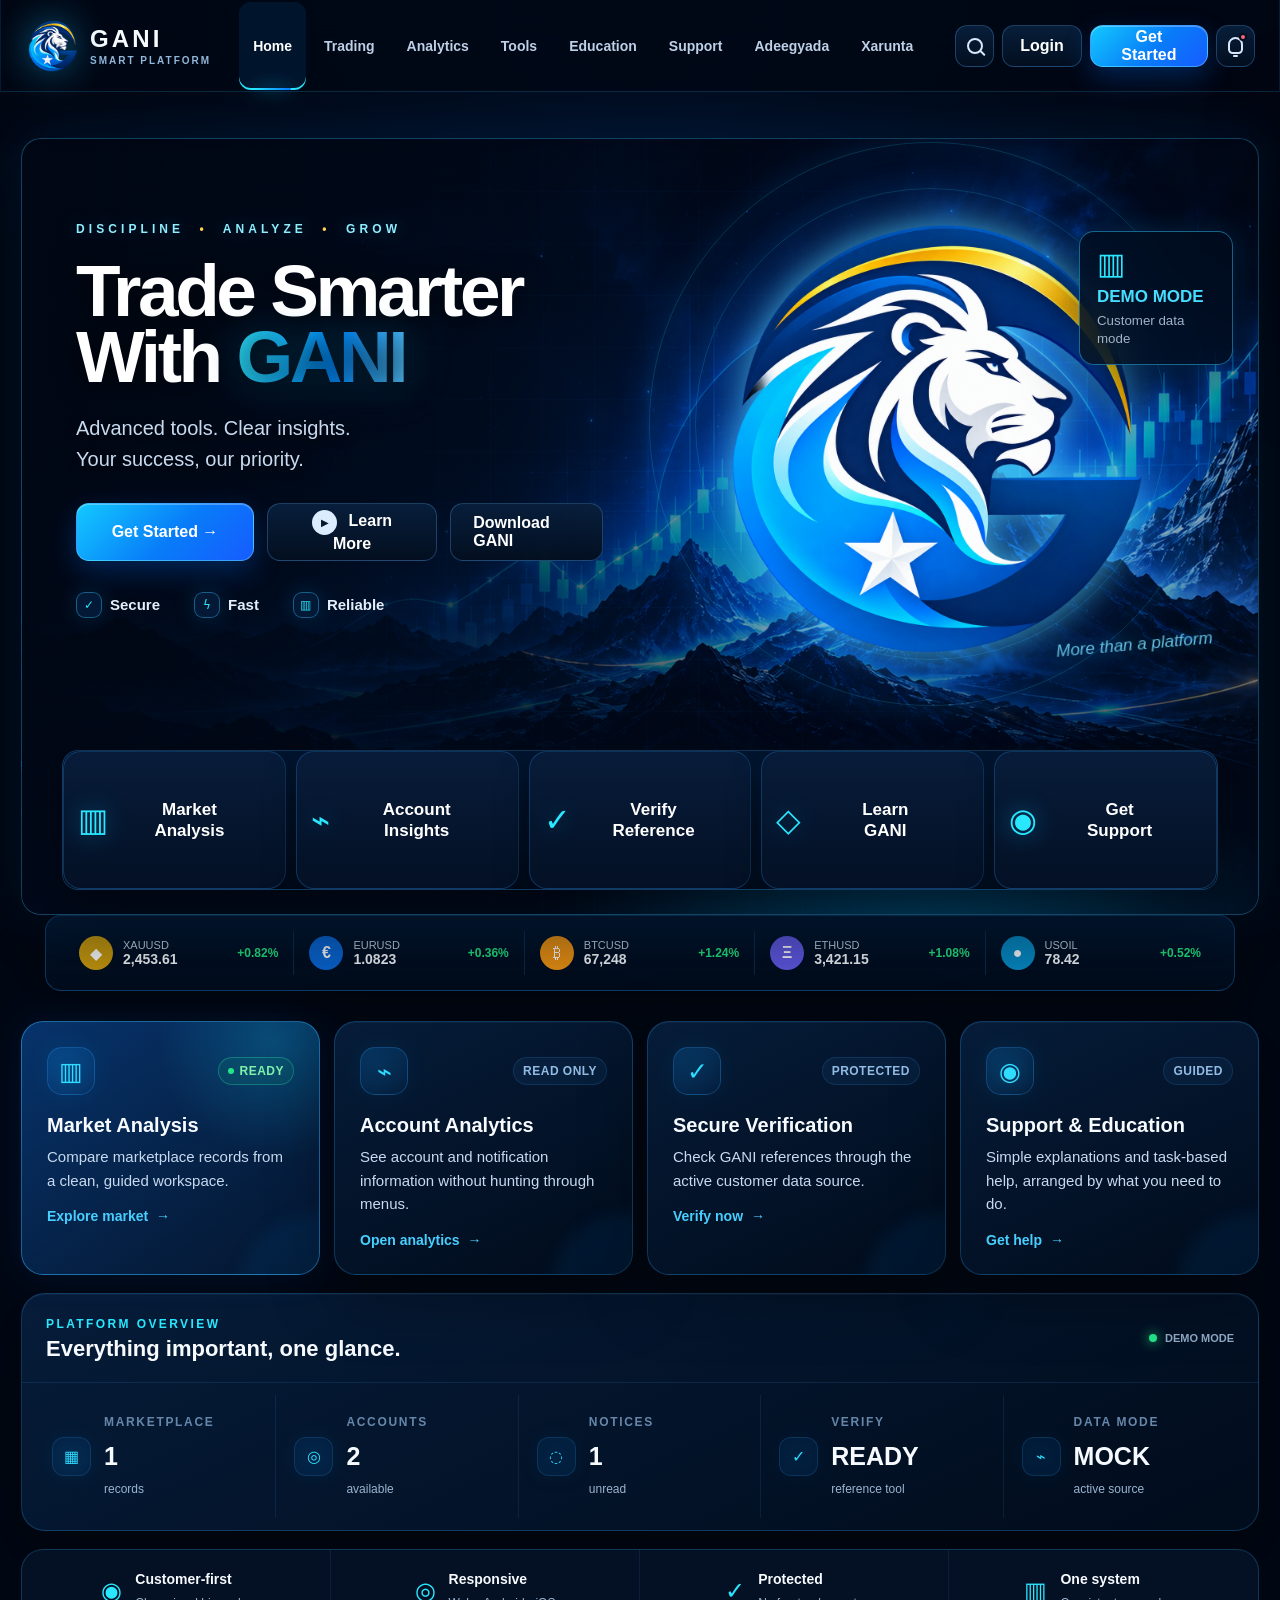
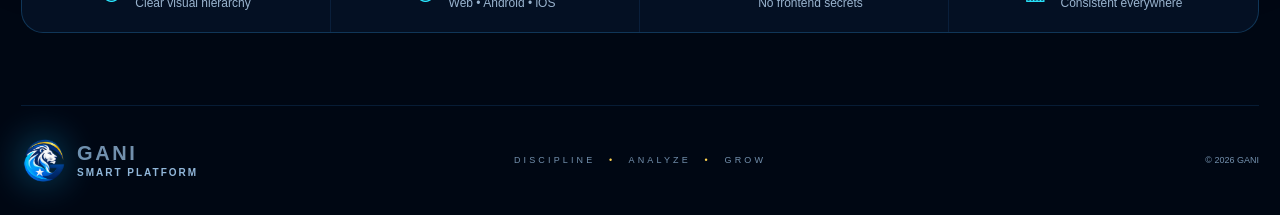
==== commit c4b6227b: "Deploy GANI v35 universal one-place download" ====
--- a/index.html
+++ b/index.html
@@ -15,6 +15,8 @@
 <link rel="stylesheet" href="platform-v30.css">
 <link rel="stylesheet" href="platform-v31.css">
 <link rel="stylesheet" href="platform-v32.css">
+<link rel="stylesheet" href="platform-v33.css">
+<link rel="stylesheet" href="platform-v34.css">
 <script src="gani-config.js" defer></script>
 <script src="mock-api.js" defer></script>
 <script src="mock-compat.js" defer></script>
@@ -81,8 +83,8 @@
   <section class="mobile-app-home" aria-label="GANI mobile home">
     <div class="mobile-welcome"><div><p>Welcome to GANI</p><h1>Smarter <em>control.</em></h1></div><span class="mode-badge" id="mobileMode">Checking…</span></div>
     <article class="mobile-hero">
-      <div class="mobile-hero-copy"><small>DISCIPLINE • ANALYZE • GROW</small><h2>Trade Smarter<br>With <em>GANI</em></h2><p>Advanced tools, clear insights and a guided customer workspace.</p><button class="primary" data-screen="discover">Get Started →</button><div class="mobile-trust"><span>✓ Secure</span><span>ϟ Fast</span><span>▥ Clear</span></div></div>
-      <img src="assets/gani-logo-transparent-v30.png" alt="GANI lion">
+      <div class="mobile-hero-copy"><small>GLOBAL MARKETS · BRIGHTER OPPORTUNITIES.</small><h2>Trade Smarter.<br><em>Grow Stronger.</em></h2><p>Markets, analytics and trusted tools in one secure platform.</p><div class="mobile-hero-actions"><button class="primary" data-screen="discover">Start Trading <span>→</span></button><button class="secondary" data-screen="discover">Explore Markets</button><a class="secondary gani-download-link" href="install.html">Download GANI</a></div><div class="mobile-trust"><span>✓ Secure</span><span>▥ Real-Time Data</span><span>♙ Trusted Tools</span><span>◎ Global Access</span></div></div>
+      <img src="assets/gani-target-hero-v34.png" alt="Global markets visualization">
     </article>
     <div class="mobile-section-head market-heading"><h3>Market Snapshot</h3><button data-screen="discover"><span class="app-status-dot"></span> Live Markets ›</button></div>
     <section class="mobile-market">
@@ -116,7 +118,7 @@
       <p class="lead">Advanced tools. Clear insights.<br>Your success, our priority.</p>
       <div class="hero-actions">
         <button class="primary hero-primary" data-screen="discover">Get Started <span>→</span></button>
-        <button class="secondary" data-screen="education"><span class="play">▶</span> Learn More</button>
+        <button class="secondary" data-screen="education"><span class="play">▶</span> Learn More</button><a class="secondary gani-download-link" href="install.html">Download GANI</a>
       </div>
       <div class="trust-row" aria-label="Platform qualities">
         <span><i class="mini-icon shield-icon">✓</i><b>Secure</b></span>
--- a/platform-v33.css
+++ b/platform-v33.css
@@ -0,0 +1,15 @@
+/* V33: approved mobile composition is authoritative through 1100px. */
+@media(max-width:1100px){
+html,body{width:100%;max-width:100%;overflow-x:hidden;background:#010714}body{padding-bottom:94px!important}
+.app-header{height:88px!important;width:100%;padding:10px 22px!important;grid-template-columns:1fr auto!important;gap:12px!important;background:linear-gradient(180deg,#03132e,#020b1b)!important;border-bottom:1px solid rgba(55,157,255,.22)!important}.app-header .brand{gap:14px}.app-header .brand img{width:62px!important;height:62px!important}.app-header .brand b{font-size:27px!important;letter-spacing:.12em!important}.app-header .brand small{display:block!important;font-size:9px!important;letter-spacing:.28em!important;color:#84a8d7!important}.desktop-nav,.desktop-only{display:none!important}.menu-btn{display:grid!important}.header-actions{gap:10px!important}.round-btn{width:48px!important;height:48px!important;border-radius:50%!important;background:linear-gradient(150deg,#0a315f,#06182f)!important;border-color:rgba(87,171,255,.36)!important}
+main{width:100%!important;max-width:760px!important;margin:0 auto!important;padding:18px 16px 0!important}.screen{min-height:calc(100dvh - 170px)!important;padding:0!important}.home-screen{padding-top:0!important}.home-screen>.hero-card,.home-screen>.quick-actions,.home-screen>.v29-ticker,.home-screen>.home-grid,.home-screen>.overview-card,.home-screen>.proof-row{display:none!important}.mobile-app-home{display:block!important;width:100%!important;padding:0 0 24px!important}.mobile-welcome,.mobile-command-strip{display:none!important}
+.mobile-hero{position:relative!important;display:block!important;overflow:hidden!important;min-height:438px!important;padding:38px 26px 0!important;border:1px solid rgba(47,153,255,.48)!important;border-radius:20px!important;background:linear-gradient(90deg,rgba(1,12,31,.98),rgba(2,17,43,.89) 48%,rgba(2,22,54,.38)),url("assets/gani-market-mountains-v29.png") center/cover no-repeat!important;box-shadow:inset 0 0 70px rgba(0,101,255,.12),0 20px 55px rgba(0,0,0,.36)!important}.mobile-hero:before{content:""!important;position:absolute!important;inset:0!important;background:radial-gradient(circle at 79% 28%,rgba(0,166,255,.25),transparent 35%),linear-gradient(rgba(30,147,255,.055) 1px,transparent 1px),linear-gradient(90deg,rgba(30,147,255,.055) 1px,transparent 1px)!important;background-size:auto,34px 34px,34px 34px!important}.mobile-hero img{display:block!important;position:absolute!important;width:330px!important;height:330px!important;object-fit:contain!important;right:-54px!important;top:45px!important;opacity:.66!important;filter:drop-shadow(0 0 28px rgba(0,170,255,.65))!important}
+.mobile-hero-copy{position:relative!important;z-index:2!important;width:72%!important;padding:0!important}.mobile-hero-copy>small{display:block!important;color:#72d8ff!important;font-size:11px!important;line-height:1.4!important;letter-spacing:.18em!important;font-weight:800!important}.mobile-hero-copy h2{margin:19px 0 15px!important;font-size:47px!important;line-height:1.02!important;letter-spacing:-.035em!important;color:#fff!important;text-shadow:0 4px 24px #000!important}.mobile-hero-copy h2 em{font-style:normal!important;color:#1dc8ff!important}.mobile-hero-copy p{max-width:390px!important;margin:0 0 24px!important;font-size:18px!important;line-height:1.4!important;color:#d5dfed!important;text-shadow:0 2px 14px #000!important}.mobile-hero-actions{display:flex!important;gap:12px!important}.mobile-hero-actions button{width:auto!important;min-width:170px!important;height:58px!important;border-radius:13px!important;font-size:16px!important}.mobile-hero-actions .secondary{display:inline-flex!important;align-items:center!important;justify-content:center!important;background:rgba(3,16,38,.78)!important;border:1px solid rgba(74,185,255,.7)!important}
+.mobile-trust{position:absolute!important;left:0!important;right:-28%!important;top:335px!important;height:70px!important;margin:0!important;display:grid!important;grid-template-columns:repeat(4,1fr)!important;align-items:center!important;border-top:1px solid rgba(56,159,255,.25)!important;background:rgba(1,12,29,.68)!important}.mobile-trust span{height:100%!important;padding:0 13px!important;border:0!important;border-right:1px solid rgba(68,150,233,.22)!important;border-radius:0!important;background:transparent!important;display:flex!important;align-items:center!important;justify-content:center!important;text-align:center!important;color:#b8c9dc!important;font-size:12px!important;line-height:1.25!important}
+.mobile-section-head{display:flex!important;align-items:center!important;justify-content:space-between!important;margin:30px 6px 13px!important}.mobile-section-head h3{margin:0!important;font-size:28px!important;line-height:1!important;letter-spacing:-.025em!important;color:#fff!important}.mobile-section-head button,.mobile-section-head small{display:flex!important;align-items:center!important;gap:8px!important;border:0!important;background:none!important;color:#3bcaff!important;font-size:15px!important;font-weight:650!important}
+.mobile-market-grid{display:grid!important;grid-template-columns:repeat(3,minmax(0,1fr))!important;gap:10px!important}.mobile-market-grid article{min-width:0!important;min-height:205px!important;padding:18px!important;border:1px solid rgba(49,151,246,.33)!important;border-radius:16px!important;background:linear-gradient(160deg,#08274d,#03142e)!important;box-shadow:0 14px 30px rgba(0,0,0,.25)!important}.market-name{display:flex!important;align-items:center!important;gap:10px!important}.market-name span{width:36px!important;height:36px!important;display:grid!important;place-items:center!important;border-radius:50%!important;background:#0873dc!important;color:#fff!important}.market-name b{font-size:15px!important}.mobile-market-grid strong{display:block!important;margin:14px 0 5px!important;font-size:28px!important}.mobile-market-grid em{font-size:14px!important;color:#2be59a!important;font-style:normal!important}.mobile-market-grid .down em{color:#ff5a70!important}.mobile-market-grid svg{display:block!important;width:100%!important;height:40px!important;margin-top:14px!important}.mobile-market-grid path{fill:none!important;stroke:#26e79a!important;stroke-width:2!important}.mobile-market-grid .down path{stroke:#ff506d!important}
+.mobile-feature-grid{display:grid!important;grid-template-columns:repeat(4,minmax(0,1fr))!important;gap:10px!important}.mobile-feature-grid button{min-height:205px!important;padding:20px 14px!important;border:1px solid rgba(52,154,250,.32)!important;border-radius:16px!important;background:linear-gradient(155deg,#08264a,#03142d)!important;color:#fff!important;display:flex!important;flex-direction:column!important;align-items:flex-start!important;text-align:left!important}.mobile-feature-grid .mi{width:49px!important;height:49px!important;display:grid!important;place-items:center!important;border-radius:13px!important;background:linear-gradient(145deg,#0c579a,#07305f)!important;color:#25cbff!important;font-size:27px!important}.mobile-feature-grid b{margin-top:13px!important;font-size:17px!important;line-height:1.14!important}.mobile-feature-grid small{width:100%!important;margin-top:auto!important;color:#9db3cc!important;font-size:13px!important;line-height:1.3!important;display:flex!important;justify-content:space-between!important}.mobile-feature-grid i{font-style:normal!important;color:#49d0ff!important;font-size:20px!important}
+.mobile-insight{display:grid!important;grid-template-columns:37% 1fr auto!important;gap:16px!important;align-items:center!important;padding:14px!important;border:1px solid rgba(50,155,255,.34)!important;border-radius:17px!important;background:linear-gradient(155deg,#08264a,#03142d)!important}.insight-image{height:135px!important;border-radius:11px!important;background:url("assets/gani-market-mountains-v29.png") center/cover no-repeat!important}.insight-copy>div{display:flex!important;align-items:center!important;justify-content:space-between!important;gap:8px!important}.insight-copy span{font-size:10px!important;color:#48cbff!important;letter-spacing:.12em!important}.insight-copy time{font-size:11px!important;color:#899db6!important}.insight-copy h4{margin:10px 0 6px!important;font-size:17px!important;line-height:1.28!important}.insight-copy p{margin:0!important;color:#a6b8cc!important;font-size:14px!important;line-height:1.4!important}.mobile-insight>b{font-size:30px!important;color:#b8d6f0!important}
+.bottom-nav{position:fixed!important;display:grid!important;grid-template-columns:repeat(5,1fr)!important;left:50%!important;right:auto!important;bottom:0!important;transform:translateX(-50%)!important;width:100%!important;max-width:760px!important;height:88px!important;padding:5px 10px max(5px,env(safe-area-inset-bottom))!important;border:1px solid rgba(54,153,249,.28)!important;border-radius:18px 18px 0 0!important;background:rgba(2,13,31,.97)!important;backdrop-filter:blur(24px)!important;z-index:90!important}.bottom-nav button{border:0!important;border-radius:14px!important;background:none!important;color:#7e94b5!important;display:flex!important;flex-direction:column!important;align-items:center!important;justify-content:center!important;gap:5px!important}.bottom-nav button span{font-size:24px!important}.bottom-nav button small{font-size:11px!important;font-weight:700!important}.bottom-nav button.active{color:#27d4ff!important;background:linear-gradient(180deg,rgba(0,169,255,.18),rgba(0,95,220,.08))!important}.bottom-nav button.active:after{bottom:0!important;top:auto!important;width:44px!important}body>footer{display:none!important}
+}
+@media(max-width:560px){.app-header{height:78px!important;padding:8px 14px!important}.app-header .brand img{width:52px!important;height:52px!important}.app-header .brand b{font-size:23px!important}.app-header .brand small{font-size:7px!important}.round-btn{width:42px!important;height:42px!important}main{padding:12px 10px 0!important}.mobile-hero{min-height:400px!important;padding:28px 20px 0!important}.mobile-hero-copy{width:78%!important}.mobile-hero-copy>small{font-size:8px!important}.mobile-hero-copy h2{font-size:39px!important}.mobile-hero-copy p{font-size:15px!important}.mobile-hero img{width:270px!important;height:270px!important;right:-72px!important;top:70px!important}.mobile-hero-actions button{min-width:0!important;flex:1!important;height:53px!important;font-size:13px!important}.mobile-trust{top:318px!important;right:-18%!important;height:62px!important}.mobile-trust span{font-size:9px!important;padding:0 6px!important}.mobile-section-head h3{font-size:24px!important}.mobile-market-grid{grid-template-columns:repeat(3,minmax(150px,1fr))!important;overflow-x:auto!important}.mobile-feature-grid{grid-template-columns:repeat(2,minmax(0,1fr))!important}.mobile-feature-grid button{min-height:180px!important}.mobile-insight{grid-template-columns:35% 1fr auto!important}.insight-image{height:118px!important}.insight-copy p{display:none!important}}
--- a/platform-v34.css
+++ b/platform-v34.css
@@ -0,0 +1,14 @@
+/* GANI v34: approved target screenshot is authoritative for mobile composition. */
+@media (max-width:1100px){
+*{box-sizing:border-box}html,body{width:100%!important;max-width:none!important;margin:0!important;overflow-x:hidden!important;background:#010713!important}body{padding-bottom:0!important}.ambient{display:none!important}
+.app-header{position:relative!important;top:auto!important;height:122px!important;width:100%!important;padding:18px 26px 12px!important;grid-template-columns:1fr auto!important;background:linear-gradient(180deg,#031a39 0%,#021027 100%)!important;border-bottom:1px solid rgba(35,158,255,.35)!important;box-shadow:none!important}.app-header .brand{gap:15px!important}.app-header .brand img{width:76px!important;height:76px!important;border-radius:50%!important;filter:drop-shadow(0 0 14px rgba(0,177,255,.55))!important}.app-header .brand b{font-size:31px!important;letter-spacing:.12em!important}.app-header .brand small{display:block!important;font-size:11px!important;letter-spacing:.25em!important;color:#9abce2!important}.desktop-nav,.desktop-only{display:none!important}.header-actions{gap:10px!important}.round-btn{width:52px!important;height:52px!important;border-radius:50%!important;background:linear-gradient(145deg,#0b315c,#061a37)!important;border:1px solid rgba(74,171,255,.45)!important}.menu-btn{display:grid!important}.menu-btn .icon-menu{width:20px!important;height:20px!important;border:0!important;border-radius:50%!important;background:#87a7d2!important;position:relative!important}.menu-btn .icon-menu:before{content:"";position:absolute;left:6px;top:3px;width:8px;height:8px;border-radius:50%;background:#0a2749}.menu-btn .icon-menu:after{content:"";position:absolute;left:3px;right:3px;top:12px;height:7px;border:0!important;border-radius:8px 8px 3px 3px;background:#0a2749}
+main{width:100%!important;max-width:none!important;margin:0!important;padding:0 16px!important}.screen{min-height:auto!important;padding:0!important}.home-screen{padding:0 0 0!important}.home-screen>.hero-card,.home-screen>.quick-actions,.home-screen>.v29-ticker,.home-screen>.home-grid,.home-screen>.overview-card,.home-screen>.proof-row{display:none!important}.mobile-app-home{display:block!important;width:100%!important;max-width:none!important;margin:0!important;padding:0!important}.mobile-welcome,.mobile-command-strip{display:none!important}
+.mobile-hero{position:relative!important;display:block!important;width:100%!important;min-height:435px!important;margin:0!important;padding:43px 26px 0!important;overflow:hidden!important;border:1px solid rgba(46,157,255,.55)!important;border-radius:18px!important;background:radial-gradient(circle at 76% 38%,rgba(0,128,255,.26),transparent 38%),linear-gradient(135deg,#052652,#03132e 62%,#021024)!important;box-shadow:inset 0 0 60px rgba(0,104,255,.13)!important}.mobile-hero:before{content:""!important;position:absolute!important;inset:0!important;background:linear-gradient(rgba(42,151,255,.05) 1px,transparent 1px),linear-gradient(90deg,rgba(42,151,255,.05) 1px,transparent 1px)!important;background-size:34px 34px!important}.mobile-hero>img{display:block!important;position:absolute!important;z-index:1!important;right:-2%!important;top:0!important;width:55%!important;height:78%!important;object-fit:cover!important;object-position:55% 45%!important;opacity:.82!important;mix-blend-mode:screen!important;filter:saturate(1.2) contrast(1.08)!important}.mobile-hero-copy{position:relative!important;z-index:3!important;width:69%!important;padding:0!important}.mobile-hero-copy>small{display:block!important;font-size:10px!important;line-height:1.4!important;letter-spacing:.24em!important;font-weight:800!important;color:#63d7ff!important}.mobile-hero-copy h2{margin:20px 0 16px!important;font-size:49px!important;line-height:1.03!important;letter-spacing:-.04em!important;color:#fff!important;text-shadow:0 3px 18px #000!important}.mobile-hero-copy h2 em{font-style:normal!important;color:#19c9ff!important}.mobile-hero-copy p{width:92%!important;margin:0 0 26px!important;font-size:18px!important;line-height:1.45!important;color:#d6e1ee!important}.mobile-hero-actions{display:flex!important;gap:12px!important}.mobile-hero-actions button{height:61px!important;min-width:0!important;padding:0 25px!important;border-radius:12px!important;font-size:16px!important}.mobile-hero-actions .primary{flex:1.05!important}.mobile-hero-actions .secondary{flex:1!important;background:rgba(2,15,35,.78)!important;border:1px solid #37a8f8!important}.mobile-trust{position:absolute!important;z-index:4!important;left:-26px!important;right:-45%!important;top:345px!important;height:72px!important;display:grid!important;grid-template-columns:repeat(4,1fr)!important;align-items:center!important;margin:0!important;border-top:1px solid rgba(55,160,255,.26)!important;background:rgba(2,14,34,.72)!important}.mobile-trust span{height:100%!important;padding:0 15px!important;display:flex!important;align-items:center!important;justify-content:center!important;text-align:center!important;border:0!important;border-right:1px solid rgba(69,153,238,.25)!important;border-radius:0!important;background:none!important;color:#b8cbe0!important;font-size:12px!important;white-space:nowrap!important}
+.mobile-section-head{display:flex!important;align-items:center!important;justify-content:space-between!important;margin:31px 7px 14px!important}.mobile-section-head h3{margin:0!important;font-size:29px!important;line-height:1!important;letter-spacing:-.03em!important;color:#fff!important}.mobile-section-head button,.mobile-section-head small{display:flex!important;align-items:center!important;gap:6px!important;border:0!important;background:none!important;color:#2ecaff!important;font-size:15px!important;font-weight:650!important}.app-status-dot{width:8px!important;height:8px!important;border-radius:50%!important;background:#1ee5a0!important;box-shadow:0 0 10px #1ee5a0!important}
+.mobile-market{overflow:visible!important}.mobile-market-grid{display:grid!important;grid-template-columns:repeat(3,minmax(0,1fr))!important;gap:10px!important;overflow:visible!important}.mobile-market-grid article{min-width:0!important;min-height:208px!important;padding:18px 17px!important;border:1px solid rgba(50,151,246,.38)!important;border-radius:15px!important;background:linear-gradient(155deg,#0a2c56,#04162f)!important;box-shadow:0 12px 28px rgba(0,0,0,.25)!important}.market-name{display:flex!important;align-items:center!important;gap:10px!important}.market-name span{width:38px!important;height:38px!important;display:grid!important;place-items:center!important;border-radius:50%!important;background:#0b7ce4!important;color:#fff!important;font-size:18px!important}.mobile-market-grid article:nth-child(2) .market-name span{background:#d7a72a!important}.mobile-market-grid article:nth-child(3) .market-name span{background:#f28a16!important}.market-name b{font-size:15px!important}.mobile-market-grid strong{display:block!important;margin:14px 0 5px!important;font-size:29px!important;letter-spacing:.01em!important}.mobile-market-grid em{font-size:14px!important;color:#31e5a2!important;font-style:normal!important}.mobile-market-grid .down em{color:#ff5a70!important}.mobile-market-grid svg{display:block!important;width:100%!important;height:45px!important;margin-top:13px!important}.mobile-market-grid path{fill:none!important;stroke:#27e8a3!important;stroke-width:2!important}.mobile-market-grid .down path{stroke:#ff536e!important}
+.mobile-feature-grid{display:grid!important;grid-template-columns:repeat(4,minmax(0,1fr))!important;gap:10px!important}.mobile-feature-grid button{min-width:0!important;min-height:207px!important;padding:20px 14px!important;border:1px solid rgba(53,154,250,.36)!important;border-radius:15px!important;background:linear-gradient(155deg,#0a2b53,#04162e)!important;color:#fff!important;display:flex!important;flex-direction:column!important;align-items:flex-start!important;text-align:left!important}.mobile-feature-grid .mi{width:51px!important;height:51px!important;display:grid!important;place-items:center!important;border-radius:13px!important;background:linear-gradient(145deg,#0b5ea9,#073263)!important;color:#27d0ff!important;font-size:27px!important}.mobile-feature-grid b{margin-top:15px!important;font-size:18px!important;line-height:1.12!important}.mobile-feature-grid small{width:100%!important;margin-top:auto!important;color:#9db3cc!important;font-size:13px!important;line-height:1.35!important;display:flex!important;justify-content:space-between!important}.mobile-feature-grid i{font-style:normal!important;color:#4ad4ff!important;font-size:20px!important}
+.mobile-insight{display:grid!important;grid-template-columns:38% 1fr auto!important;gap:16px!important;align-items:center!important;padding:14px!important;margin-bottom:18px!important;border:1px solid rgba(50,155,255,.38)!important;border-radius:16px!important;background:linear-gradient(155deg,#092a52,#04162f)!important}.insight-image{height:142px!important;border-radius:10px!important;background:url("assets/gani-target-insight-v34.png") center/cover no-repeat!important}.insight-copy>div{display:flex!important;align-items:center!important;justify-content:space-between!important;gap:8px!important}.insight-copy span{font-size:10px!important;color:#42ccff!important;letter-spacing:.12em!important}.insight-copy time{font-size:11px!important;color:#899db6!important}.insight-copy h4{margin:10px 0 7px!important;font-size:18px!important;line-height:1.25!important}.insight-copy p{display:block!important;margin:0!important;color:#a6b8cc!important;font-size:14px!important;line-height:1.4!important}.mobile-insight>b{font-size:31px!important;color:#b8d6f0!important}
+.bottom-nav{position:relative!important;left:calc(50% - 16px)!important;right:auto!important;bottom:auto!important;transform:translateX(-50%)!important;width:calc(100% + 32px)!important;max-width:none!important;height:110px!important;margin:18px 0 0!important;padding:7px 15px max(7px,env(safe-area-inset-bottom))!important;border:1px solid rgba(54,153,249,.34)!important;border-radius:17px 17px 0 0!important;background:linear-gradient(180deg,#061b37,#031127)!important;backdrop-filter:none!important;z-index:20!important}.bottom-nav button{border:0!important;border-radius:13px!important;background:none!important;color:#849bc0!important;display:flex!important;flex-direction:column!important;align-items:center!important;justify-content:center!important;gap:7px!important}.bottom-nav button span{font-size:29px!important}.bottom-nav button small{font-size:13px!important;font-weight:700!important}.bottom-nav button.active{color:#22d5ff!important;background:linear-gradient(180deg,rgba(0,174,255,.15),rgba(0,94,220,.05))!important}.bottom-nav button.active:after{bottom:0!important;top:auto!important;width:55px!important;height:3px!important}body>footer{display:none!important}
+}
+@media(max-width:560px){.app-header{height:92px!important;padding:11px 16px!important}.app-header .brand img{width:60px!important;height:60px!important}.app-header .brand b{font-size:25px!important}.app-header .brand small{font-size:8px!important}.round-btn{width:44px!important;height:44px!important}main{padding:0 10px!important}.mobile-hero{min-height:405px!important;padding:30px 20px 0!important}.mobile-hero-copy{width:72%!important}.mobile-hero-copy>small{font-size:8px!important}.mobile-hero-copy h2{font-size:40px!important}.mobile-hero-copy p{font-size:15px!important}.mobile-hero>img{right:-8%!important;width:60%!important}.mobile-hero-actions button{height:54px!important;padding:0 12px!important;font-size:13px!important}.mobile-trust{left:-20px!important;top:325px!important;height:62px!important}.mobile-trust span{font-size:9px!important;padding:0 6px!important}.mobile-section-head h3{font-size:25px!important}.mobile-market-grid{grid-template-columns:repeat(3,minmax(0,1fr))!important;gap:7px!important}.mobile-market-grid article{min-height:170px!important;padding:13px 10px!important}.market-name span{width:31px!important;height:31px!important}.market-name b{font-size:12px!important}.mobile-market-grid strong{font-size:22px!important}.mobile-market-grid em{font-size:10px!important}.mobile-feature-grid{gap:7px!important}.mobile-feature-grid button{min-height:180px!important;padding:14px 9px!important}.mobile-feature-grid b{font-size:15px!important}.mobile-feature-grid small{font-size:11px!important}.mobile-insight{grid-template-columns:38% 1fr auto!important;gap:10px!important}.insight-image{height:118px!important}.insight-copy h4{font-size:14px!important}.insight-copy p{font-size:11px!important}.bottom-nav{left:calc(50% - 10px)!important;width:calc(100% + 20px)!important;height:94px!important}}
+.gani-download-link{text-decoration:none!important;display:inline-flex!important;align-items:center;justify-content:center}
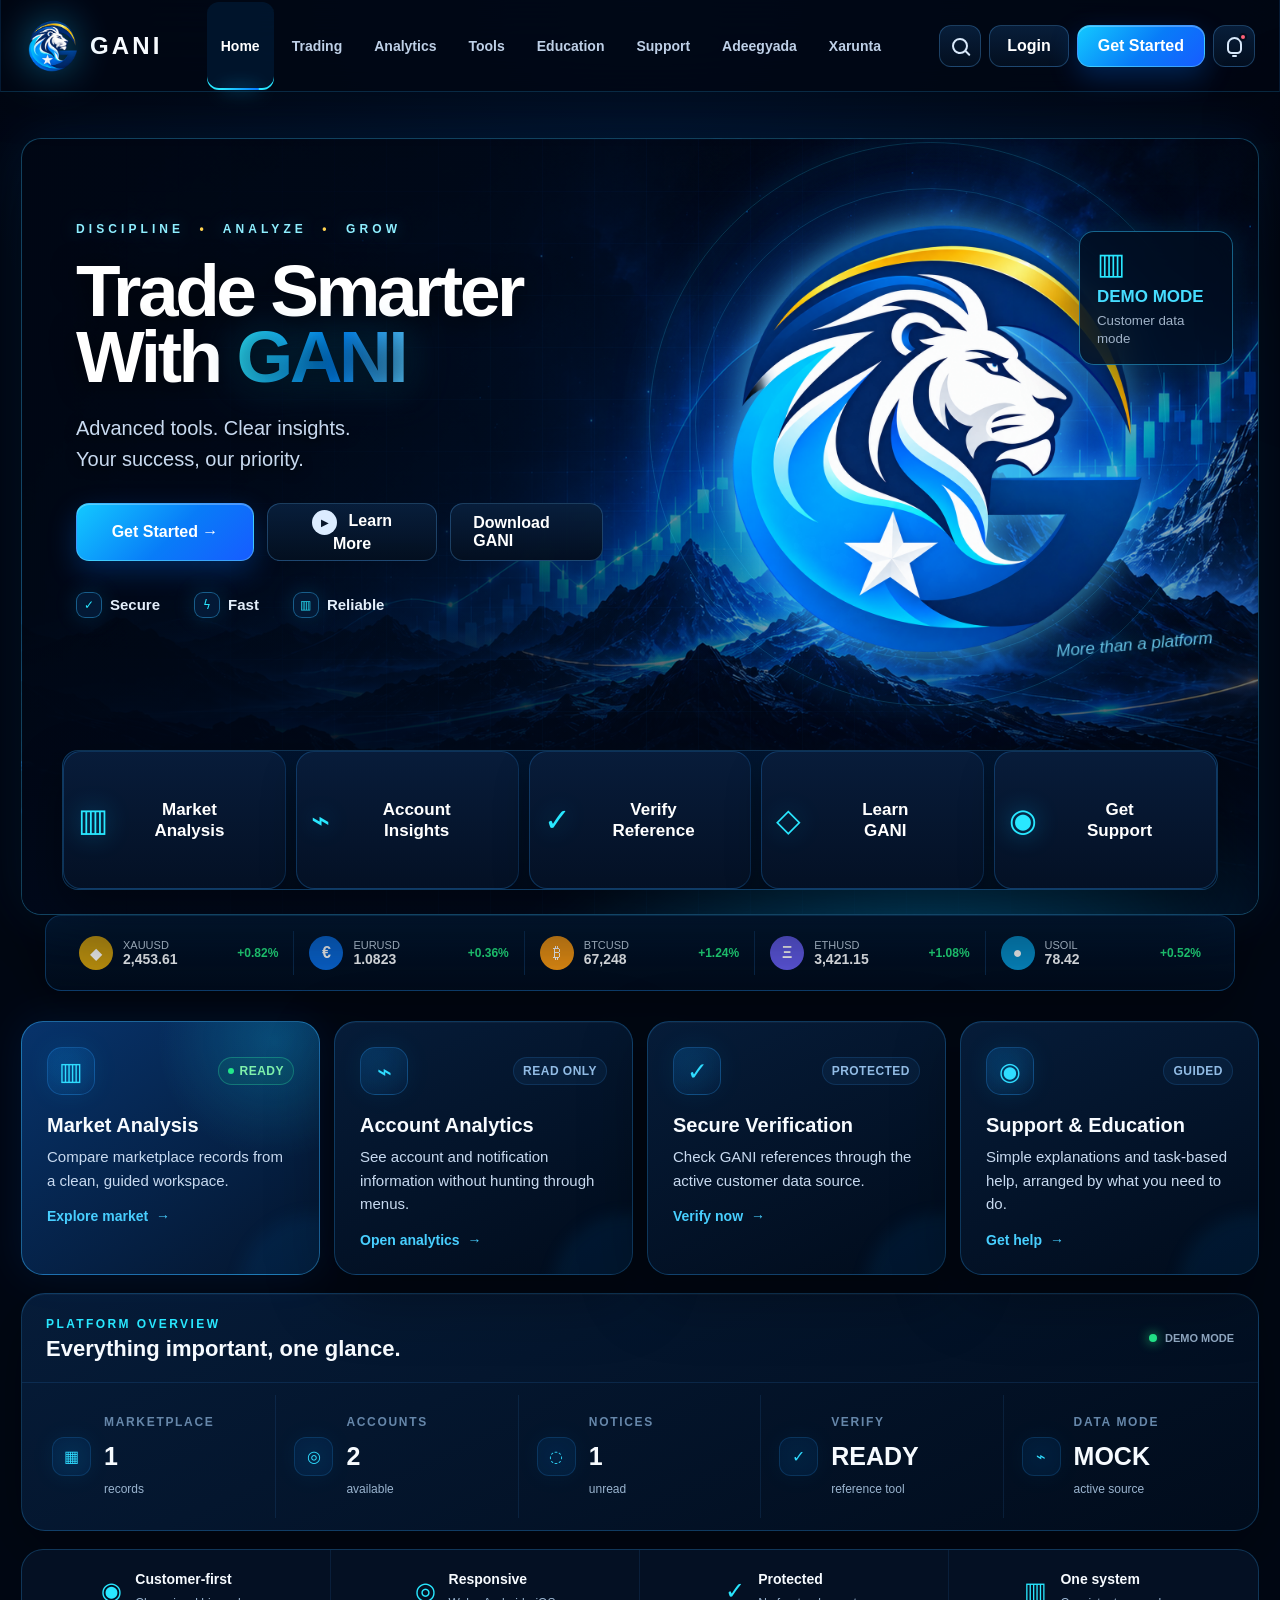
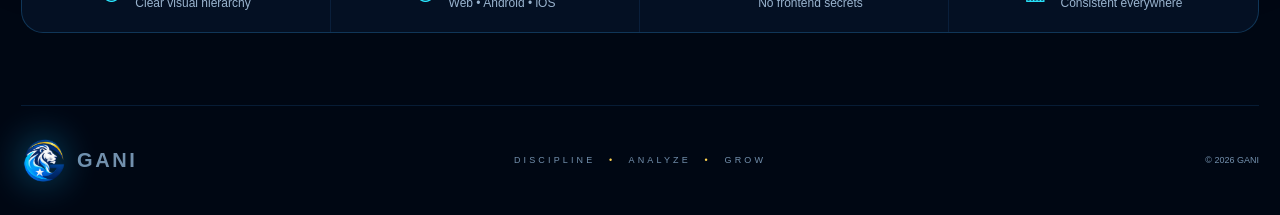
==== commit aaae2856: "Deploy clean functional GANI platform v37" ====
--- a/index.html
+++ b/index.html
@@ -5,7 +5,10 @@
 <meta name="viewport" content="width=device-width,initial-scale=1,viewport-fit=cover">
 <meta name="theme-color" content="#020713">
 <meta name="color-scheme" content="dark">
-<title>GANI • Smart Platform</title>
+<title>GANI</title>
+<meta name="description" content="GANI — adeegyada, suuqyada, xaqiijinta, waxbarashada, taageerada iyo maamulka account-ka oo hal meel ku wada jira.">
+<meta name="robots" content="index,follow,max-image-preview:large">
+<link rel="canonical" href="https://gaani367-boop.github.io/GANI-PWA-Public/">
 <link rel="manifest" href="manifest.webmanifest">
 <link rel="icon" href="icon-192.png">
 <link rel="stylesheet" href="styles.css">
@@ -17,6 +20,8 @@
 <link rel="stylesheet" href="platform-v32.css">
 <link rel="stylesheet" href="platform-v33.css">
 <link rel="stylesheet" href="platform-v34.css">
+<link rel="stylesheet" href="platform-v37.css">
+<script type="application/ld+json">{"@context":"https://schema.org","@type":"Organization","name":"GANI","url":"https://gaani367-boop.github.io/GANI-PWA-Public/","logo":"https://gaani367-boop.github.io/GANI-PWA-Public/icon-512.png"}</script>
 <script src="gani-config.js" defer></script>
 <script src="mock-api.js" defer></script>
 <script src="mock-compat.js" defer></script>
@@ -33,7 +38,7 @@
 <header class="app-header">
   <a class="brand" href="#home" data-screen="home" aria-label="GANI Home">
     <img src="assets/gani-logo-transparent-v30.png" alt="GANI">
-    <span><b>GANI</b><small>SMART PLATFORM</small></span>
+    <span><b>GANI</b></span>
   </a>
   <nav class="desktop-nav" aria-label="Main navigation">
     <button data-screen="home" class="active"><span>Home</span></button>
@@ -83,15 +88,15 @@
   <section class="mobile-app-home" aria-label="GANI mobile home">
     <div class="mobile-welcome"><div><p>Welcome to GANI</p><h1>Smarter <em>control.</em></h1></div><span class="mode-badge" id="mobileMode">Checking…</span></div>
     <article class="mobile-hero">
-      <div class="mobile-hero-copy"><small>GLOBAL MARKETS · BRIGHTER OPPORTUNITIES.</small><h2>Trade Smarter.<br><em>Grow Stronger.</em></h2><p>Markets, analytics and trusted tools in one secure platform.</p><div class="mobile-hero-actions"><button class="primary" data-screen="discover">Start Trading <span>→</span></button><button class="secondary" data-screen="discover">Explore Markets</button><a class="secondary gani-download-link" href="install.html">Download GANI</a></div><div class="mobile-trust"><span>✓ Secure</span><span>▥ Real-Time Data</span><span>♙ Trusted Tools</span><span>◎ Global Access</span></div></div>
-      <img src="assets/gani-target-hero-v34.png" alt="Global markets visualization">
+      <div class="mobile-hero-copy"><small>GANI</small><h2>Trade Smarter.<br><em>Grow Stronger.</em></h2><p>Markets, analytics and trusted tools in one secure place.</p><div class="mobile-hero-actions"><a class="primary gani-download-link" href="download.html">Download GANI <span>↓</span></a><button class="secondary" data-screen="discover">Explore Markets</button></div><div class="mobile-trust"><span>✓ Secure</span><span>▥ Market Data</span><span>♙ Trusted Tools</span><span>◎ Global Access</span></div></div>
+      <img src="assets/gani-official-v34.png" alt="GANI">
     </article>
     <div class="mobile-section-head market-heading"><h3>Market Snapshot</h3><button data-screen="discover"><span class="app-status-dot"></span> Live Markets ›</button></div>
     <section class="mobile-market">
       <div class="mobile-market-grid">
-        <article class="up"><div class="market-name"><span>€</span><b>EUR/USD</b></div><strong>1.0824</strong><em>▲ +0.0018&nbsp;&nbsp;+0.17%</em><svg viewBox="0 0 120 32" aria-hidden="true"><path d="M2 27L14 23L24 25L36 18L47 20L59 14L70 17L82 10L93 13L105 6L118 3"/></svg></article>
-        <article class="down"><div class="market-name"><span>◆</span><b>Gold</b></div><strong>2,415.32</strong><em>▼ −12.63&nbsp;&nbsp;−0.52%</em><svg viewBox="0 0 120 32" aria-hidden="true"><path d="M2 6L14 10L24 7L36 15L47 12L59 20L70 17L82 24L93 21L105 28L118 26"/></svg></article>
-        <article class="up"><div class="market-name"><span>₿</span><b>BTC/USD</b></div><strong>67,284.50</strong><em>▲ +1,327.40&nbsp;&nbsp;+2.01%</em><svg viewBox="0 0 120 32" aria-hidden="true"><path d="M2 25L14 20L24 22L36 16L47 19L59 14L70 15L82 9L93 11L105 5L118 2"/></svg></article>
+        <article class="up" data-screen="discover" role="button" tabindex="0"><div class="market-name"><span>€</span><b>EUR/USD</b></div><strong>1.0824</strong><em>▲ +0.0018&nbsp;&nbsp;+0.17%</em><svg viewBox="0 0 120 32" aria-hidden="true"><path d="M2 27L14 23L24 25L36 18L47 20L59 14L70 17L82 10L93 13L105 6L118 3"/></svg></article>
+        <article class="down" data-screen="discover" role="button" tabindex="0"><div class="market-name"><span>◆</span><b>Gold</b></div><strong>2,415.32</strong><em>▼ −12.63&nbsp;&nbsp;−0.52%</em><svg viewBox="0 0 120 32" aria-hidden="true"><path d="M2 6L14 10L24 7L36 15L47 12L59 20L70 17L82 24L93 21L105 28L118 26"/></svg></article>
+        <article class="up" data-screen="discover" role="button" tabindex="0"><div class="market-name"><span>₿</span><b>BTC/USD</b></div><strong>67,284.50</strong><em>▲ +1,327.40&nbsp;&nbsp;+2.01%</em><svg viewBox="0 0 120 32" aria-hidden="true"><path d="M2 25L14 20L24 22L36 16L47 19L59 14L70 15L82 9L93 11L105 5L118 2"/></svg></article>
       </div>
     </section>
     <div class="mobile-section-head quick-heading"><h3>Quick Access</h3><small>Everything in one place ›</small></div>
@@ -118,7 +123,7 @@
       <p class="lead">Advanced tools. Clear insights.<br>Your success, our priority.</p>
       <div class="hero-actions">
         <button class="primary hero-primary" data-screen="discover">Get Started <span>→</span></button>
-        <button class="secondary" data-screen="education"><span class="play">▶</span> Learn More</button><a class="secondary gani-download-link" href="install.html">Download GANI</a>
+        <button class="secondary" data-screen="education"><span class="play">▶</span> Learn More</button><a class="secondary gani-download-link" href="download.html">Download GANI</a>
       </div>
       <div class="trust-row" aria-label="Platform qualities">
         <span><i class="mini-icon shield-icon">✓</i><b>Secure</b></span>
@@ -304,7 +309,7 @@
 </nav>
 
 <footer>
-  <a class="brand" href="#home" data-screen="home"><img src="assets/gani-logo-transparent-v30.png" alt="GANI"><span><b>GANI</b><small>SMART PLATFORM</small></span></a>
+  <a class="brand" href="#home" data-screen="home"><img src="assets/gani-logo-transparent-v30.png" alt="GANI"><span><b>GANI</b></span></a>
   <p>DISCIPLINE <span>•</span> ANALYZE <span>•</span> GROW</p><small>© 2026 GANI</small>
 </footer>
 <div class="toast" id="toast"></div>
--- a/platform-v37.css
+++ b/platform-v37.css
@@ -0,0 +1,19 @@
+/* GANI v37 — one clean mobile layout; no screenshot layers. */
+.brand small{display:none!important}.gani-download-link{text-decoration:none;display:inline-flex;align-items:center;justify-content:center}
+@media(max-width:1100px){
+html,body{max-width:100%!important;overflow-x:hidden!important}.ambient{display:none!important}
+.app-header{position:sticky!important;top:0!important;z-index:80!important;height:94px!important;padding:12px 20px!important;background:rgba(2,13,31,.96)!important;backdrop-filter:blur(20px)!important}.app-header .brand img{width:62px!important;height:62px!important}.app-header .brand b{font-size:28px!important;letter-spacing:.14em!important}.round-btn{width:46px!important;height:46px!important}.desktop-nav,.desktop-only{display:none!important}.menu-btn{display:grid!important}
+main{width:100%!important;max-width:780px!important;margin:0 auto!important;padding:14px!important}.home-screen{padding:0!important}.home-screen>.hero-card,.home-screen>.quick-actions,.home-screen>.v29-ticker,.home-screen>.home-grid,.home-screen>.overview-card,.home-screen>.proof-row{display:none!important}.mobile-app-home{display:block!important;padding:0 0 96px!important}.mobile-welcome,.mobile-command-strip{display:none!important}
+.mobile-hero{position:relative!important;display:block!important;width:100%!important;min-height:440px!important;margin:0!important;padding:42px 28px 88px!important;overflow:hidden!important;border:1px solid rgba(47,158,255,.42)!important;border-radius:22px!important;background:linear-gradient(90deg,rgba(2,14,35,.98) 0%,rgba(2,17,41,.91) 48%,rgba(3,25,58,.42) 100%),url("assets/gani-market-mountains-v29.png") center/cover no-repeat!important;box-shadow:0 18px 50px rgba(0,0,0,.32)!important}
+.mobile-hero:before{content:""!important;position:absolute!important;inset:0!important;background:radial-gradient(circle at 78% 35%,rgba(0,168,255,.2),transparent 33%),linear-gradient(rgba(47,163,255,.045) 1px,transparent 1px),linear-gradient(90deg,rgba(47,163,255,.045) 1px,transparent 1px)!important;background-size:auto,38px 38px,38px 38px!important;pointer-events:none!important}
+.mobile-hero-copy{position:relative!important;z-index:3!important;width:60%!important;padding:0!important}.mobile-hero-copy>small{display:block!important;font-size:13px!important;line-height:1!important;letter-spacing:.3em!important;color:#4dd3ff!important}.mobile-hero-copy h2{margin:20px 0 16px!important;font-size:48px!important;line-height:1.02!important;letter-spacing:-.04em!important}.mobile-hero-copy p{width:100%!important;max-width:400px!important;margin:0 0 25px!important;font-size:17px!important;line-height:1.5!important;color:#c8d9e9!important}.mobile-hero>img{position:absolute!important;z-index:2!important;display:block!important;right:1%!important;top:60px!important;width:42%!important;height:auto!important;max-height:285px!important;object-fit:contain!important;object-position:center!important;opacity:.92!important;mix-blend-mode:normal!important;filter:drop-shadow(0 0 28px rgba(0,161,255,.5))!important}
+.mobile-hero-actions{display:grid!important;grid-template-columns:1fr 1fr!important;gap:12px!important}.mobile-hero-actions .primary,.mobile-hero-actions .secondary{min-width:0!important;width:100%!important;height:56px!important;padding:0 16px!important;border-radius:14px!important;font-size:15px!important;white-space:nowrap!important}.mobile-hero-actions .secondary{display:flex!important;background:rgba(3,17,38,.82)!important;border:1px solid rgba(66,183,255,.62)!important}
+.mobile-trust{position:absolute!important;z-index:4!important;left:0!important;right:0!important;top:auto!important;bottom:0!important;height:70px!important;margin:0!important;display:grid!important;grid-template-columns:repeat(4,minmax(0,1fr))!important;background:rgba(2,14,33,.88)!important;border-top:1px solid rgba(56,162,255,.24)!important}.mobile-trust span{min-width:0!important;height:100%!important;padding:0 9px!important;display:flex!important;align-items:center!important;justify-content:center!important;text-align:center!important;border:0!important;border-right:1px solid rgba(66,155,239,.2)!important;border-radius:0!important;background:none!important;color:#b4c9dd!important;font-size:12px!important;line-height:1.25!important;white-space:normal!important}
+.mobile-section-head{margin:30px 5px 14px!important}.mobile-section-head h3{font-size:27px!important}.mobile-section-head button,.mobile-section-head small{font-size:15px!important}.mobile-market-grid{display:grid!important;grid-template-columns:repeat(3,minmax(0,1fr))!important;gap:10px!important;overflow:visible!important}.mobile-market-grid article{min-width:0!important;cursor:pointer!important}.mobile-feature-grid{display:grid!important;grid-template-columns:repeat(4,minmax(0,1fr))!important;gap:10px!important}.mobile-feature-grid button{min-width:0!important;cursor:pointer!important}.mobile-insight{cursor:pointer!important}.bottom-nav{position:fixed!important;left:50%!important;right:auto!important;bottom:0!important;transform:translateX(-50%)!important;width:100%!important;max-width:780px!important;height:82px!important;margin:0!important;border-radius:18px 18px 0 0!important;background:rgba(2,14,32,.97)!important;backdrop-filter:blur(20px)!important;z-index:90!important}
+}
+@media(max-width:600px){
+.app-header{height:78px!important;padding:8px 12px!important}.app-header .brand img{width:52px!important;height:52px!important}.app-header .brand b{font-size:23px!important}.header-actions{gap:7px!important}.round-btn{width:41px!important;height:41px!important}main{padding:10px!important}
+.mobile-hero{min-height:480px!important;padding:28px 20px 82px!important}.mobile-hero-copy{width:100%!important}.mobile-hero-copy>small{font-size:10px!important}.mobile-hero-copy h2{max-width:78%!important;font-size:40px!important}.mobile-hero-copy p{max-width:72%!important;font-size:15px!important}.mobile-hero>img{right:-15%!important;top:70px!important;width:64%!important;max-height:245px!important;opacity:.7!important}.mobile-hero-actions{position:relative!important;z-index:4!important;margin-top:34px!important}.mobile-hero-actions .primary,.mobile-hero-actions .secondary{font-size:13px!important;padding:0 10px!important}.mobile-trust{height:64px!important}.mobile-trust span{font-size:9px!important;padding:0 5px!important}
+.mobile-section-head h3{font-size:24px!important}.mobile-market{overflow:hidden!important}.mobile-market-grid{grid-template-columns:repeat(3,minmax(150px,1fr))!important;overflow-x:auto!important;scroll-snap-type:x mandatory!important;padding-bottom:7px!important}.mobile-market-grid article{scroll-snap-align:start!important}.mobile-feature-grid{grid-template-columns:repeat(2,minmax(0,1fr))!important}.mobile-insight{grid-template-columns:36% 1fr auto!important}.insight-copy p{display:none!important}
+}
+@media(max-width:380px){.mobile-hero-copy h2{font-size:35px!important}.mobile-hero-copy p{font-size:14px!important}.mobile-hero-actions{grid-template-columns:1fr!important;margin-top:12px!important}.mobile-hero{min-height:530px!important}.mobile-hero>img{top:95px!important}.mobile-section-head h3{font-size:21px!important}}
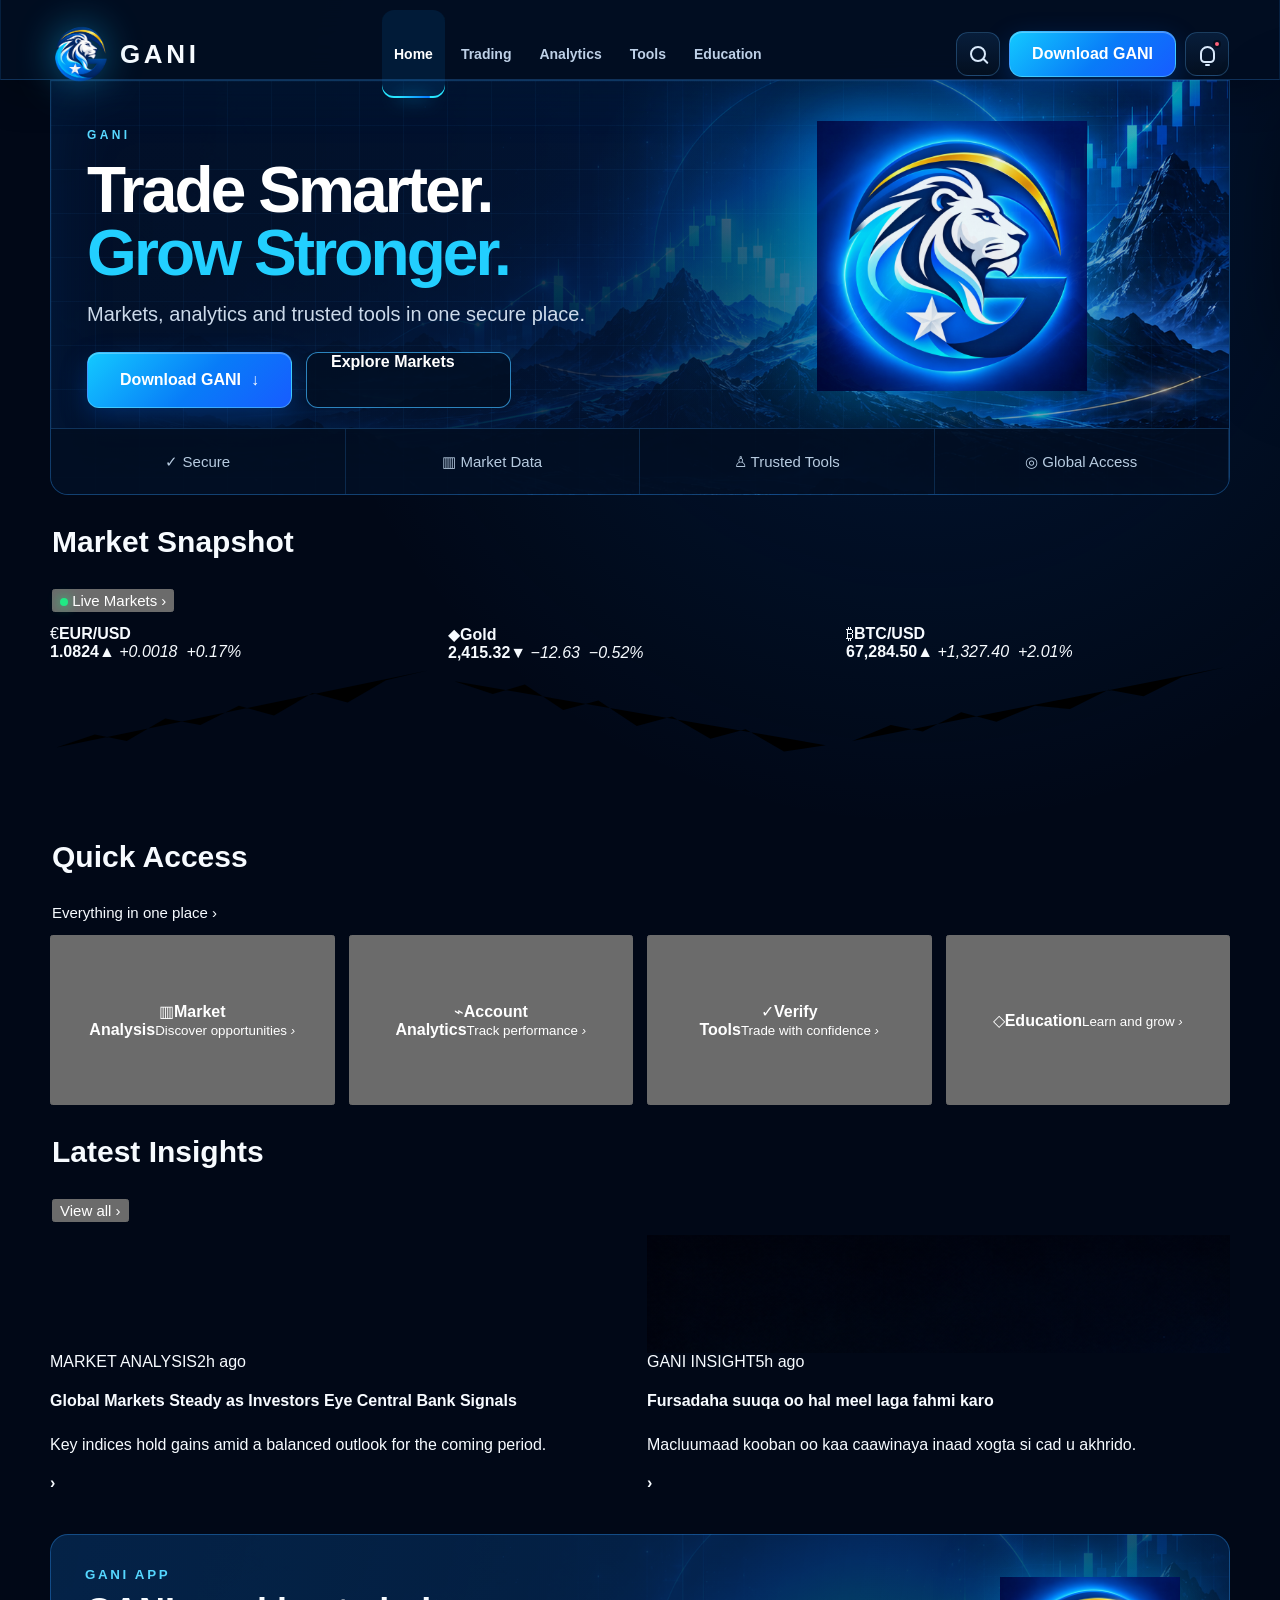
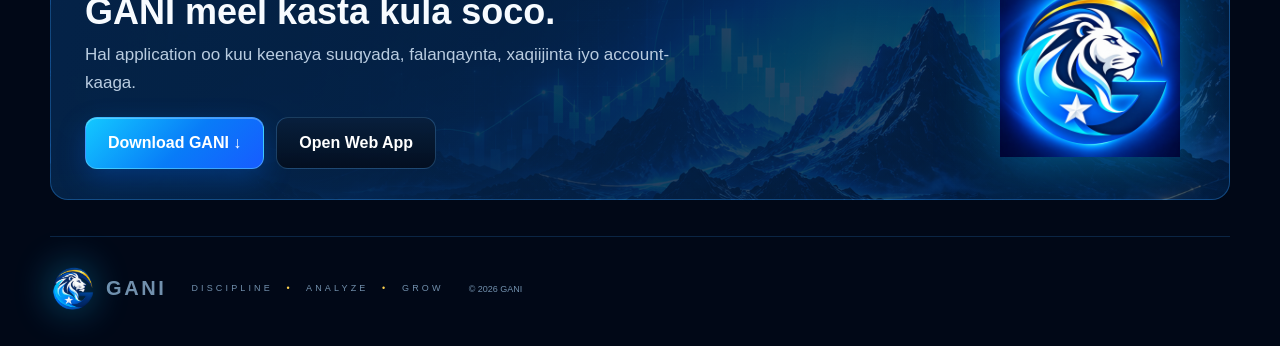
==== commit 27b4b2e6: "Deploy GANI no-zoom visual platform v39" ====
--- a/index.html
+++ b/index.html
@@ -2,7 +2,8 @@
 <html lang="so">
 <head>
 <meta charset="utf-8">
-<meta name="viewport" content="width=device-width,initial-scale=1,viewport-fit=cover">
+<meta name="viewport" content="width=device-width,initial-scale=1,maximum-scale=1,user-scalable=no,viewport-fit=cover">
+<meta name="mobile-web-app-capable" content="yes">
 <meta name="theme-color" content="#020713">
 <meta name="color-scheme" content="dark">
 <title>GANI</title>
@@ -21,6 +22,8 @@
 <link rel="stylesheet" href="platform-v33.css">
 <link rel="stylesheet" href="platform-v34.css">
 <link rel="stylesheet" href="platform-v37.css">
+<link rel="stylesheet" href="platform-v38.css">
+<link rel="stylesheet" href="platform-v39.css">
 <script type="application/ld+json">{"@context":"https://schema.org","@type":"Organization","name":"GANI","url":"https://gaani367-boop.github.io/GANI-PWA-Public/","logo":"https://gaani367-boop.github.io/GANI-PWA-Public/icon-512.png"}</script>
 <script src="gani-config.js" defer></script>
 <script src="mock-api.js" defer></script>
@@ -53,7 +56,7 @@
   <div class="header-actions">
     <button class="round-btn" id="searchToggle" aria-label="Search"><span class="icon-search"></span></button>
     <button class="text-btn desktop-only" data-screen="profile">Login</button>
-    <button class="primary compact desktop-only" data-screen="discover">Get Started</button>
+    <a class="primary compact desktop-only gani-download-link" href="download.html">Download GANI</a>
     <button class="round-btn" id="noticeToggle" aria-label="Notifications"><span class="icon-bell"></span><i id="noticeDot"></i></button>
     <button class="round-btn menu-btn" id="menuToggle" aria-label="Menu"><span class="icon-menu"></span></button>
   </div>
@@ -88,8 +91,9 @@
   <section class="mobile-app-home" aria-label="GANI mobile home">
     <div class="mobile-welcome"><div><p>Welcome to GANI</p><h1>Smarter <em>control.</em></h1></div><span class="mode-badge" id="mobileMode">Checking…</span></div>
     <article class="mobile-hero">
-      <div class="mobile-hero-copy"><small>GANI</small><h2>Trade Smarter.<br><em>Grow Stronger.</em></h2><p>Markets, analytics and trusted tools in one secure place.</p><div class="mobile-hero-actions"><a class="primary gani-download-link" href="download.html">Download GANI <span>↓</span></a><button class="secondary" data-screen="discover">Explore Markets</button></div><div class="mobile-trust"><span>✓ Secure</span><span>▥ Market Data</span><span>♙ Trusted Tools</span><span>◎ Global Access</span></div></div>
+      <div class="mobile-hero-copy"><small>GANI</small><h2>Trade Smarter.<br><em>Grow Stronger.</em></h2><p>Markets, analytics and trusted tools in one secure place.</p><div class="mobile-hero-actions"><a class="primary gani-download-link" href="download.html">Download GANI <span>↓</span></a><button class="secondary" data-screen="discover">Explore Markets</button></div></div>
       <img src="assets/gani-official-v34.png" alt="GANI">
+      <div class="mobile-trust"><span>✓ Secure</span><span>▥ Market Data</span><span>♙ Trusted Tools</span><span>◎ Global Access</span></div>
     </article>
     <div class="mobile-section-head market-heading"><h3>Market Snapshot</h3><button data-screen="discover"><span class="app-status-dot"></span> Live Markets ›</button></div>
     <section class="mobile-market">
@@ -107,10 +111,21 @@
       <button data-screen="education"><span class="mi">◇</span><b>Education</b><small>Learn and grow <i>›</i></small></button>
     </div>
     <div class="mobile-section-head insights-heading"><h3>Latest Insights</h3><button data-screen="education">View all ›</button></div>
+    <div class="mobile-insights-grid">
     <section class="mobile-insight" data-screen="education" role="button" tabindex="0">
       <div class="insight-image" aria-hidden="true"></div>
       <div class="insight-copy"><div><span>MARKET ANALYSIS</span><time>2h ago</time></div><h4>Global Markets Steady as Investors Eye Central Bank Signals</h4><p>Key indices hold gains amid a balanced outlook for the coming period.</p></div>
       <b aria-hidden="true">›</b>
+    </section>
+    <section class="mobile-insight second-insight" data-screen="education" role="button" tabindex="0">
+      <div class="insight-image" aria-hidden="true"></div>
+      <div class="insight-copy"><div><span>GANI INSIGHT</span><time>5h ago</time></div><h4>Fursadaha suuqa oo hal meel laga fahmi karo</h4><p>Macluumaad kooban oo kaa caawinaya inaad xogta si cad u akhrido.</p></div>
+      <b aria-hidden="true">›</b>
+    </section>
+    </div>
+    <section class="gani-install-banner" aria-label="Download GANI">
+      <div><small>GANI APP</small><h3>GANI meel kasta kula soco.</h3><p>Hal application oo kuu keenaya suuqyada, falanqaynta, xaqiijinta iyo account-kaaga.</p><div><a class="primary gani-download-link" href="download.html">Download GANI ↓</a><a class="secondary gani-download-link" href="index.html">Open Web App</a></div></div>
+      <img src="assets/gani-official-v34.png" alt="GANI application">
     </section>
     <div class="mobile-runtime-data" hidden><span id="mobileDataLabel">Data</span><b id="mobileMarketCount">—</b><b id="mobileAccountCount">—</b><b id="mobileNoticeCount">—</b></div>
     <div class="mobile-command-strip"><article><small>SYSTEM STATUS</small><b>Customer workspace ready</b><div class="progress"><i></i></div></article><article><small>SECURITY</small><b>Protected data boundary</b><div class="progress"><i style="width:92%"></i></div></article></div>
--- a/platform-v38.css
+++ b/platform-v38.css
@@ -0,0 +1,24 @@
+/* GANI v38 — exact responsive home: phone below 800px, full desktop above it. */
+:root{--v38-bg:#010817;--v38-panel:#061a36;--v38-line:rgba(51,159,255,.34);--v38-cyan:#22cfff;--v38-text:#f7fbff;--v38-muted:#a9bed5}
+html{background:var(--v38-bg)!important}body{background:radial-gradient(circle at 72% 10%,rgba(0,103,214,.16),transparent 32%),var(--v38-bg)!important}.brand small{display:none!important}.gani-download-link{gap:10px!important}
+.gani-install-banner{display:none}
+
+@media(min-width:800px){
+ body{padding:0!important}.ambient{display:none!important}.app-header{position:sticky!important;top:0!important;z-index:90!important;width:100%!important;height:80px!important;padding:10px max(24px,calc((100vw - 1180px)/2))!important;display:grid!important;grid-template-columns:auto 1fr auto!important;gap:34px!important;background:rgba(2,14,34,.96)!important;border-bottom:1px solid rgba(61,157,255,.25)!important;backdrop-filter:blur(18px)!important}.app-header .brand{gap:11px!important}.app-header .brand img{width:58px!important;height:58px!important}.app-header .brand b{font-size:26px!important;letter-spacing:.14em!important}.desktop-nav{display:flex!important;justify-content:center!important;gap:4px!important}.desktop-nav button{padding:0 12px!important;font-size:14px!important}.desktop-nav button:nth-child(n+6){display:none!important}.desktop-only{display:inline-flex!important}.menu-btn{display:none!important}.header-actions{gap:9px!important}.round-btn{width:44px!important;height:44px!important}.text-btn{display:none!important}.primary.compact{height:46px!important;padding:0 22px!important;white-space:nowrap!important}
+ main{width:100%!important;max-width:1228px!important;margin:0 auto!important;padding:0 24px 36px!important}.home-screen{padding:0!important}.home-screen>.hero-card,.home-screen>.quick-actions,.home-screen>.v29-ticker,.home-screen>.home-grid,.home-screen>.overview-card,.home-screen>.proof-row{display:none!important}.mobile-app-home{display:block!important;padding:0!important}.mobile-welcome,.mobile-command-strip{display:none!important}
+ .mobile-hero{position:relative!important;display:block!important;width:100%!important;min-height:390px!important;margin:0!important;padding:47px 36px 86px!important;overflow:hidden!important;border:1px solid var(--v38-line)!important;border-radius:0 0 18px 18px!important;background:linear-gradient(90deg,rgba(2,16,40,.98) 0%,rgba(2,20,50,.84) 48%,rgba(1,22,55,.25) 100%),url('assets/gani-market-mountains-v29.png') center 62%/cover no-repeat!important;box-shadow:inset 0 0 70px rgba(0,114,255,.12)!important}.mobile-hero:before{content:""!important;position:absolute!important;inset:0!important;background:radial-gradient(circle at 70% 35%,rgba(0,169,255,.22),transparent 33%),linear-gradient(rgba(45,158,255,.05) 1px,transparent 1px),linear-gradient(90deg,rgba(45,158,255,.05) 1px,transparent 1px)!important;background-size:auto,44px 44px,44px 44px!important;pointer-events:none!important}.mobile-hero-copy{position:relative!important;z-index:4!important;width:52%!important;max-width:560px!important;padding:0!important}.mobile-hero-copy>small{display:block!important;color:#58d8ff!important;font-size:12px!important;letter-spacing:.28em!important;font-weight:800!important}.mobile-hero-copy h2{margin:17px 0 14px!important;font-size:clamp(46px,5vw,70px)!important;line-height:.99!important;letter-spacing:-.045em!important;color:#fff!important}.mobile-hero-copy h2 em{font-style:normal!important;color:var(--v38-cyan)!important}.mobile-hero-copy p{max-width:500px!important;margin:0 0 24px!important;color:#ccdaea!important;font-size:20px!important;line-height:1.42!important}.mobile-hero>img{position:absolute!important;z-index:2!important;display:block!important;right:4%!important;top:40px!important;width:39%!important;height:270px!important;object-fit:contain!important;opacity:.92!important;filter:drop-shadow(0 0 35px rgba(0,170,255,.55))!important}.mobile-hero-actions{display:flex!important;gap:14px!important}.mobile-hero-actions .primary,.mobile-hero-actions .secondary{width:auto!important;min-width:205px!important;height:56px!important;padding:0 24px!important;border-radius:12px!important;font-size:16px!important}.mobile-hero-actions .secondary{display:inline-flex!important;background:rgba(2,15,36,.8)!important;border:1px solid rgba(63,181,255,.7)!important}.mobile-trust{position:absolute!important;z-index:5!important;left:0!important;right:0!important;bottom:0!important;top:auto!important;height:66px!important;margin:0!important;display:grid!important;grid-template-columns:repeat(4,minmax(0,1fr))!important;background:rgba(2,14,34,.9)!important;border-top:1px solid rgba(56,160,255,.25)!important}.mobile-trust span{height:100%!important;display:flex!important;align-items:center!important;justify-content:center!important;padding:0 12px!important;color:#b7cbe0!important;font-size:15px!important;border-right:1px solid rgba(57,152,240,.2)!important;background:none!important;border-radius:0!important}
+ .mobile-section-head{margin:28px 2px 13px!important}.mobile-section-head h3{font-size:30px!important}.mobile-section-head button,.mobile-section-head small{font-size:15px!important}.mobile-market-grid{display:grid!important;grid-template-columns:repeat(3,minmax(0,1fr))!important;gap:14px!important;overflow:visible!important}.mobile-market-grid article{min-width:0!important;min-height:185px!important}.mobile-feature-grid{display:grid!important;grid-template-columns:repeat(4,minmax(0,1fr))!important;gap:14px!important}.mobile-feature-grid button{min-width:0!important;min-height:170px!important}.mobile-insights-grid{display:grid!important;grid-template-columns:repeat(2,minmax(0,1fr))!important;gap:14px!important}.mobile-insight{min-height:145px!important;margin-bottom:18px!important}.insight-image{height:118px!important}.insight-copy p{display:block!important}.second-insight .insight-image{background-image:url('assets/gani-market-mountains-v29.png')!important}
+ .gani-install-banner{position:relative!important;display:grid!important;grid-template-columns:1.35fr .65fr!important;align-items:center!important;min-height:235px!important;margin:24px 0 0!important;padding:30px 34px!important;overflow:hidden!important;border:1px solid var(--v38-line)!important;border-radius:18px!important;background:linear-gradient(100deg,rgba(4,35,72,.98),rgba(3,31,67,.75)),url('assets/gani-market-mountains-v29.png') center/cover!important}.gani-install-banner small{color:#55d7ff!important;font-weight:800!important;letter-spacing:.2em!important}.gani-install-banner h3{margin:8px 0!important;font-size:36px!important}.gani-install-banner p{max-width:590px!important;margin:0 0 20px!important;color:#b9cce0!important;font-size:17px!important}.gani-install-banner>div>div{display:flex!important;gap:12px!important}.gani-install-banner a{min-height:52px!important;padding:0 22px!important;border-radius:12px!important}.gani-install-banner>img{width:210px!important;height:180px!important;justify-self:end!important;object-fit:contain!important;filter:drop-shadow(0 0 28px rgba(0,178,255,.52))!important}
+ .bottom-nav{display:none!important}body>footer{display:flex!important;width:100%!important;max-width:1180px!important;margin:0 auto!important;padding:28px 0 34px!important;border-top:1px solid rgba(54,153,249,.2)!important;background:transparent!important}
+}
+
+@media(min-width:800px) and (max-width:1020px){.app-header{padding-inline:18px!important;gap:14px!important}.desktop-nav button{padding:0 7px!important;font-size:12px!important}.mobile-hero{min-height:355px!important;padding:38px 28px 78px!important}.mobile-hero-copy h2{font-size:50px!important}.mobile-hero-copy p{font-size:16px!important}.mobile-hero-actions .primary,.mobile-hero-actions .secondary{min-width:175px!important}.mobile-hero>img{right:1%!important;width:43%!important}.mobile-market-grid article{min-height:165px!important;padding:15px!important}.mobile-feature-grid button{min-height:155px!important}.gani-install-banner{min-height:210px!important}}
+
+@media(max-width:799px){
+ body{padding-bottom:86px!important}.app-header{height:82px!important;padding:9px 13px!important}.app-header .brand img{width:54px!important;height:54px!important}.app-header .brand b{font-size:24px!important}.round-btn{width:42px!important;height:42px!important}.header-actions{gap:7px!important}.header-actions #searchToggle{display:none!important}main{padding:10px!important;max-width:680px!important}.mobile-app-home{padding-bottom:16px!important}
+ .mobile-hero{min-height:470px!important;padding:27px 20px 78px!important;border-radius:20px!important;background:linear-gradient(180deg,rgba(2,15,37,.98),rgba(2,19,45,.76)),url('assets/gani-market-mountains-v29.png') center/cover no-repeat!important}.mobile-hero-copy{width:100%!important}.mobile-hero-copy h2{max-width:100%!important;margin:17px 0 13px!important;font-size:clamp(37px,11vw,52px)!important;line-height:1!important}.mobile-hero-copy p{max-width:94%!important;margin-bottom:20px!important;font-size:16px!important}.mobile-hero>img{right:-12%!important;top:155px!important;width:59%!important;height:220px!important;opacity:.58!important}.mobile-hero-actions{position:relative!important;z-index:6!important;display:grid!important;grid-template-columns:1fr 1fr!important;gap:10px!important;margin:0!important}.mobile-hero-actions .primary,.mobile-hero-actions .secondary{height:54px!important;padding:0 10px!important;font-size:13px!important}.mobile-trust{position:absolute!important;left:0!important;right:0!important;bottom:0!important;top:auto!important;height:62px!important;display:grid!important;grid-template-columns:repeat(4,minmax(0,1fr))!important;margin:0!important;background:rgba(2,14,34,.92)!important}.mobile-trust span{height:100%!important;padding:0 5px!important;display:flex!important;align-items:center!important;justify-content:center!important;text-align:center!important;font-size:9px!important;line-height:1.2!important;white-space:normal!important;border-right:1px solid rgba(61,155,242,.18)!important}
+ .mobile-section-head{margin:27px 4px 12px!important}.mobile-section-head h3{font-size:24px!important}.mobile-section-head button,.mobile-section-head small{font-size:13px!important}.mobile-market-grid{grid-template-columns:repeat(3,minmax(150px,1fr))!important;gap:9px!important;overflow-x:auto!important;padding-bottom:8px!important}.mobile-market-grid article{min-height:170px!important;padding:14px 11px!important}.mobile-feature-grid{grid-template-columns:repeat(2,minmax(0,1fr))!important;gap:9px!important}.mobile-feature-grid button{min-height:164px!important}.mobile-insights-grid{display:block!important}.mobile-insight{grid-template-columns:36% 1fr auto!important;gap:10px!important}.second-insight{display:none!important}.insight-image{height:105px!important}.insight-copy p{display:none!important}
+ .gani-install-banner{display:grid!important;grid-template-columns:1fr auto!important;align-items:center!important;margin:22px 0 0!important;padding:22px 18px!important;border:1px solid var(--v38-line)!important;border-radius:18px!important;background:linear-gradient(120deg,#082a53,#03152e)!important}.gani-install-banner small{color:#52d7ff!important;font-size:10px!important;letter-spacing:.16em!important}.gani-install-banner h3{margin:7px 0!important;font-size:24px!important}.gani-install-banner p{margin:0 0 16px!important;color:#a9bdd3!important;font-size:14px!important}.gani-install-banner>div>div{display:grid!important;grid-template-columns:1fr!important;gap:9px!important}.gani-install-banner a{min-height:49px!important;border-radius:12px!important}.gani-install-banner>img{width:100px!important;height:120px!important;object-fit:contain!important}.bottom-nav{position:fixed!important;left:0!important;right:0!important;bottom:0!important;transform:none!important;width:100%!important;max-width:none!important;height:82px!important;margin:0!important;border-radius:18px 18px 0 0!important}body>footer{display:none!important}
+}
+
+@media(max-width:420px){.app-header .brand b{font-size:21px!important}.header-actions{gap:5px!important}.round-btn{width:39px!important;height:39px!important}.mobile-hero{min-height:485px!important;padding-inline:17px!important}.mobile-hero-copy h2{font-size:39px!important}.mobile-hero-actions{grid-template-columns:1fr!important}.mobile-hero-actions .secondary{display:none!important}.mobile-hero>img{top:185px!important;width:64%!important}.gani-install-banner>img{display:none!important}.gani-install-banner{grid-template-columns:1fr!important}}
--- a/platform-v39.css
+++ b/platform-v39.css
@@ -0,0 +1,4 @@
+/* GANI v39 — locked app viewport and clean responsive internal screens. */
+html,body{width:100%!important;max-width:100%!important;overflow-x:hidden!important;overscroll-behavior-x:none!important;touch-action:pan-y!important}*{min-width:0}.screen{width:100%!important;max-width:100%!important}.page-intro{position:relative!important;isolation:isolate!important;overflow:hidden!important;width:100%!important;max-width:none!important;min-height:260px!important;padding:34px!important;border:1px solid rgba(52,157,255,.25)!important;border-radius:22px!important;background:linear-gradient(90deg,rgba(1,10,26,.98),rgba(2,18,43,.88) 57%,rgba(2,21,50,.44)),url('assets/gani-market-mountains-v29.png') center/cover no-repeat!important}.page-intro:after{content:"";position:absolute;z-index:-1;inset:0;background:radial-gradient(circle at 82% 38%,rgba(0,169,255,.2),transparent 34%),linear-gradient(rgba(58,158,255,.04) 1px,transparent 1px),linear-gradient(90deg,rgba(58,158,255,.04) 1px,transparent 1px);background-size:auto,38px 38px,38px 38px}.page-intro>div:first-child{position:relative;z-index:2;max-width:690px}.page-intro h2{overflow-wrap:anywhere!important}.page-symbol{position:absolute!important;right:6%!important;bottom:15%!important;opacity:.4!important}.workflow-strip,.toolbar,.market-grid,.metric-grid,.dashboard-grid,.tool-layout,.education-grid,.support-grid,.profile-layout,.v27-service-grid,.v27-workspace-grid,.v27-partner-layout,.v27-rules-grid,.v27-ops-grid{width:100%!important;max-width:100%!important}
+@media(max-width:799px){main{width:100%!important}.screen:not(.home-screen){padding:10px 0 92px!important}.page-intro{display:block!important;min-height:300px!important;margin:0 0 14px!important;padding:28px 18px!important;border-radius:20px!important;background:linear-gradient(180deg,rgba(1,10,27,.94),rgba(2,15,37,.78)),url('assets/gani-market-mountains-v29.png') center/cover no-repeat!important}.page-intro h2,.tool-copy h2{max-width:100%!important;margin:10px 0 13px!important;font-size:clamp(36px,11vw,50px)!important;line-height:1.03!important}.page-intro>div>p:last-child,.tool-copy>p{max-width:90%!important;font-size:16px!important;line-height:1.55!important}.page-symbol{display:none!important}.inline-intro>button{position:relative!important;margin-top:20px!important;width:100%!important}.workflow-strip{display:grid!important;grid-template-columns:1fr auto 1fr auto 1fr!important;gap:4px!important;margin:0 0 14px!important;padding:8px!important;overflow:hidden!important}.workflow-strip>div{justify-content:center!important;padding:7px 3px!important;gap:5px!important}.workflow-strip>div>span{flex:0 0 27px!important}.workflow-strip b{font-size:10px!important;white-space:normal!important}.workflow-strip small{display:none!important}.workflow-strip>i{font-size:10px!important}.toolbar{gap:9px!important}.searchbox{width:100%!important}.market-grid,.dashboard-grid,.tool-layout,.education-grid,.support-grid,.profile-layout,.v27-service-grid,.v27-workspace-grid,.v27-partner-layout,.v27-rules-grid,.v27-ops-grid{grid-template-columns:1fr!important}.metric-grid,.v27-kpis{grid-template-columns:repeat(3,minmax(0,1fr))!important}.metric-grid article,.v27-kpis article{padding:13px 6px!important}.metric-grid b,.v27-kpis b{font-size:21px!important}.panel,.market-card,.profile-card,.verify-result,.education-grid article,.support-grid article{width:100%!important;max-width:100%!important}.account-row,.notice-row{grid-template-columns:auto minmax(0,1fr) auto!important}.account-row b,.notice-row b,.account-row small,.notice-row small{overflow-wrap:anywhere!important}.bottom-nav{touch-action:manipulation!important}}
+@media(max-width:390px){.page-intro{min-height:280px!important;padding:24px 16px!important}.page-intro h2,.tool-copy h2{font-size:36px!important}.metric-grid,.v27-kpis{gap:6px!important}.workflow-strip b{font-size:9px!important}}
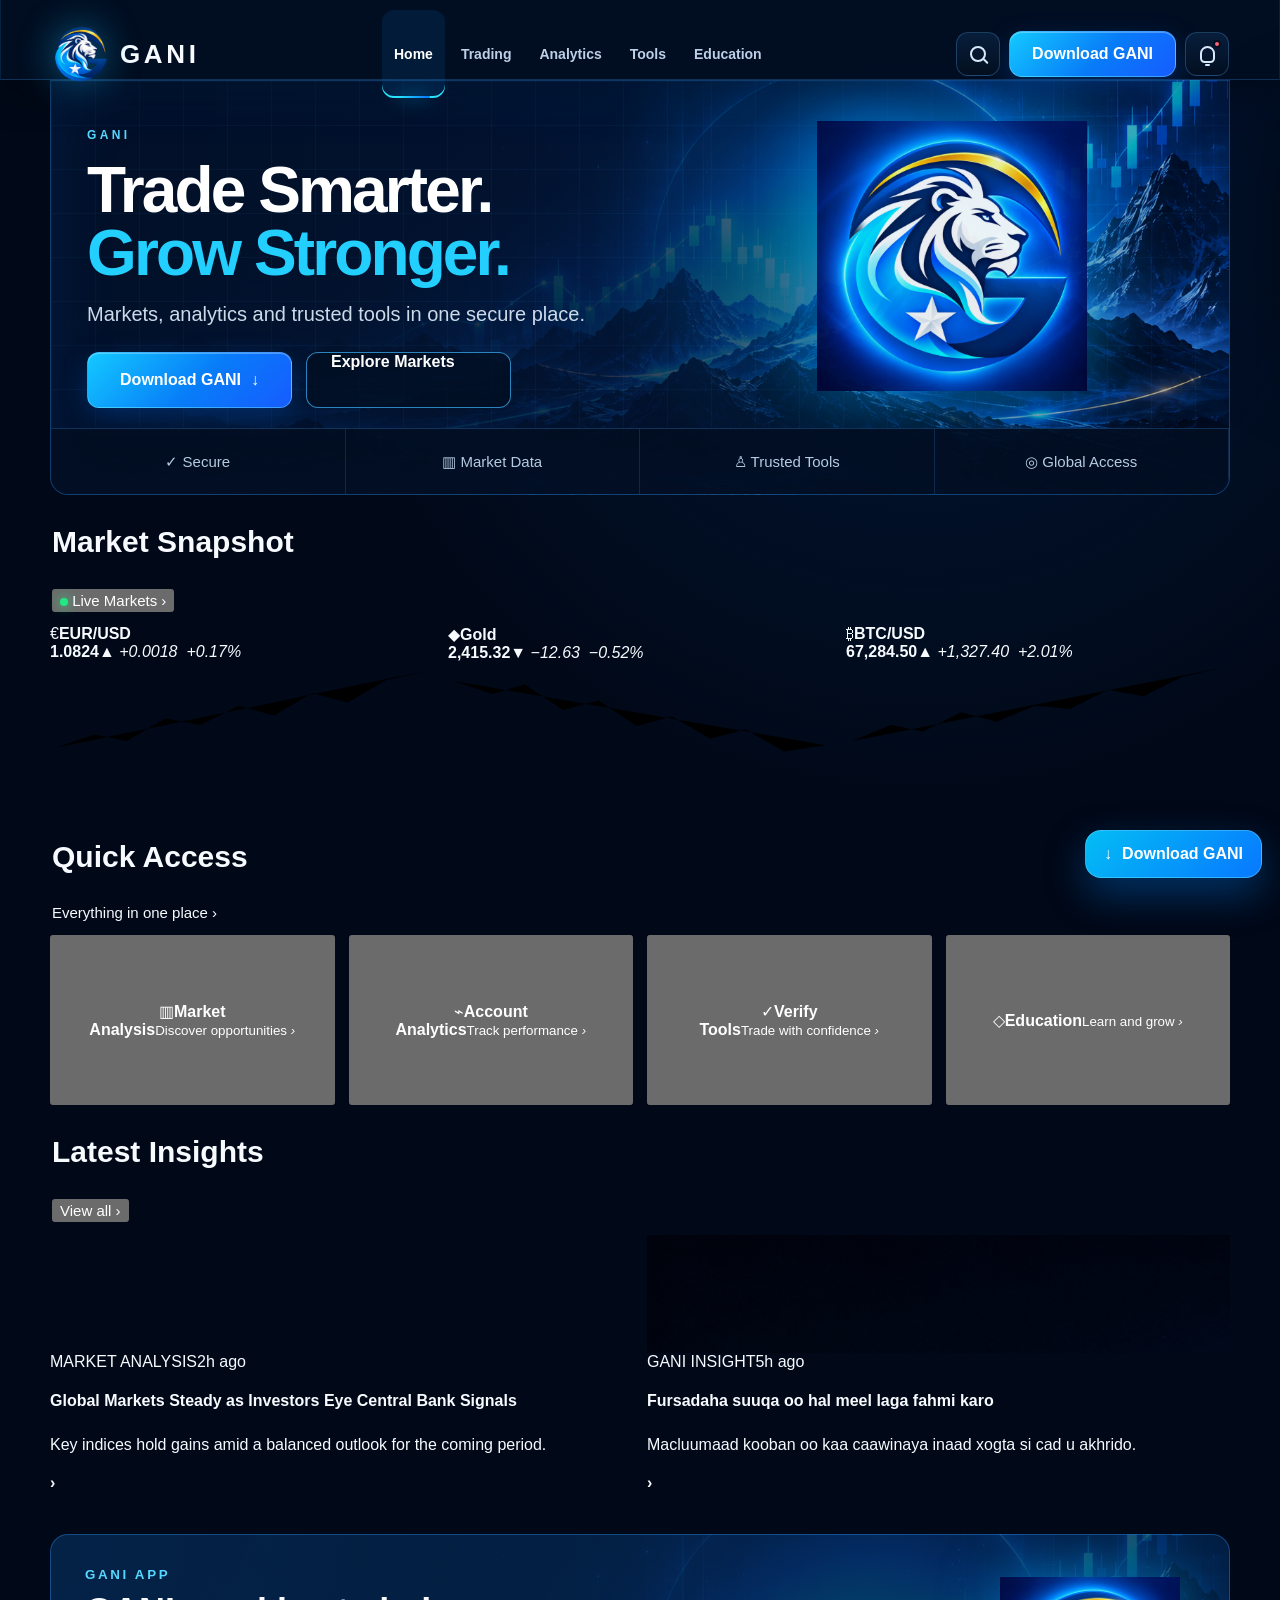
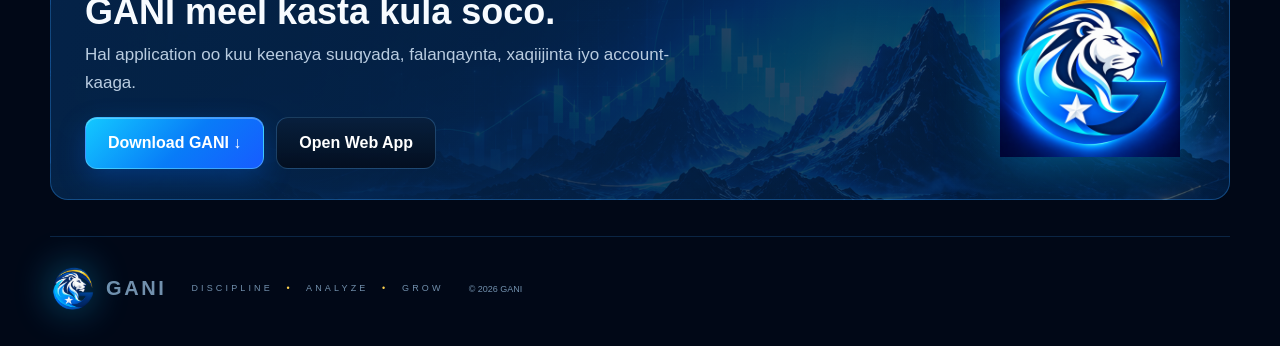
==== commit 585b1931: "Deploy GANI universal functional platform v40" ====
--- a/index.html
+++ b/index.html
@@ -24,6 +24,7 @@
 <link rel="stylesheet" href="platform-v37.css">
 <link rel="stylesheet" href="platform-v38.css">
 <link rel="stylesheet" href="platform-v39.css">
+<link rel="stylesheet" href="platform-v40.css">
 <script type="application/ld+json">{"@context":"https://schema.org","@type":"Organization","name":"GANI","url":"https://gaani367-boop.github.io/GANI-PWA-Public/","logo":"https://gaani367-boop.github.io/GANI-PWA-Public/icon-512.png"}</script>
 <script src="gani-config.js" defer></script>
 <script src="mock-api.js" defer></script>
@@ -34,6 +35,7 @@
 <script src="app.js" defer></script>
 <script src="platform-v27.js" defer></script>
 <script src="platform-v29.js" defer></script>
+<script src="platform-v40.js" defer></script>
 </head>
 <body>
 <div class="ambient" aria-hidden="true"><i></i><i></i><i></i></div>
--- a/platform-v40.css
+++ b/platform-v40.css
@@ -0,0 +1,14 @@
+/* GANI v40 — universal, functional and stable across phone, tablet and desktop. */
+:root{--v40-safe-bottom:max(12px,env(safe-area-inset-bottom));--v40-safe-top:max(0px,env(safe-area-inset-top))}
+html{background:#010713;-webkit-text-size-adjust:100%;text-size-adjust:100%}
+body{min-height:100dvh}
+button,a,input,select,textarea{font:inherit}
+button,a{-webkit-tap-highlight-color:transparent}
+button:focus-visible,a:focus-visible,input:focus-visible,select:focus-visible,textarea:focus-visible{outline:3px solid rgba(55,211,255,.8);outline-offset:3px}
+.app-header{padding-top:var(--v40-safe-top)}
+.network-state{position:fixed;z-index:1200;left:50%;top:calc(10px + var(--v40-safe-top));transform:translate(-50%,-150%);padding:9px 14px;border:1px solid rgba(89,207,255,.28);border-radius:999px;background:rgba(3,18,39,.96);box-shadow:0 10px 30px rgba(0,0,0,.35);color:#dff8ff;font-size:13px;font-weight:800;transition:transform .25s ease}.network-state.show{transform:translate(-50%,0)}.network-state.offline{border-color:rgba(255,183,68,.45);color:#ffd083}
+.install-dock{position:fixed;z-index:950;right:18px;bottom:22px;display:none;align-items:center;gap:10px;min-height:48px;padding:0 18px;border:1px solid rgba(105,220,255,.45);border-radius:16px;background:linear-gradient(135deg,#03bdf4,#0878ff);box-shadow:0 16px 40px rgba(0,132,255,.35);color:#fff;text-decoration:none;font-weight:900}.install-dock.ready{display:flex}
+@media(max-width:799px){.install-dock{right:12px;bottom:calc(88px + var(--v40-safe-bottom));left:12px;justify-content:center}.bottom-nav{padding-bottom:var(--v40-safe-bottom)!important}.home-mobile-layout,.home-desktop-layout{max-width:100%!important}.mobile-hero-card,.hero-card{background-position:center!important}.page-intro{background-position:center!important}.screen{contain:layout paint}}
+@media(min-width:800px) and (max-width:1180px){.home-desktop-layout,.screen{padding-left:20px!important;padding-right:20px!important}.hero-card{grid-template-columns:minmax(0,1fr) minmax(320px,.9fr)!important}.quick-actions{grid-template-columns:repeat(3,minmax(0,1fr))!important}}
+@media(min-width:1600px){main,.app-header>*,footer{max-width:1480px!important;margin-left:auto!important;margin-right:auto!important}}
+@media(prefers-reduced-motion:reduce){*,*:before,*:after{scroll-behavior:auto!important;animation-duration:.01ms!important;animation-iteration-count:1!important;transition-duration:.01ms!important}}
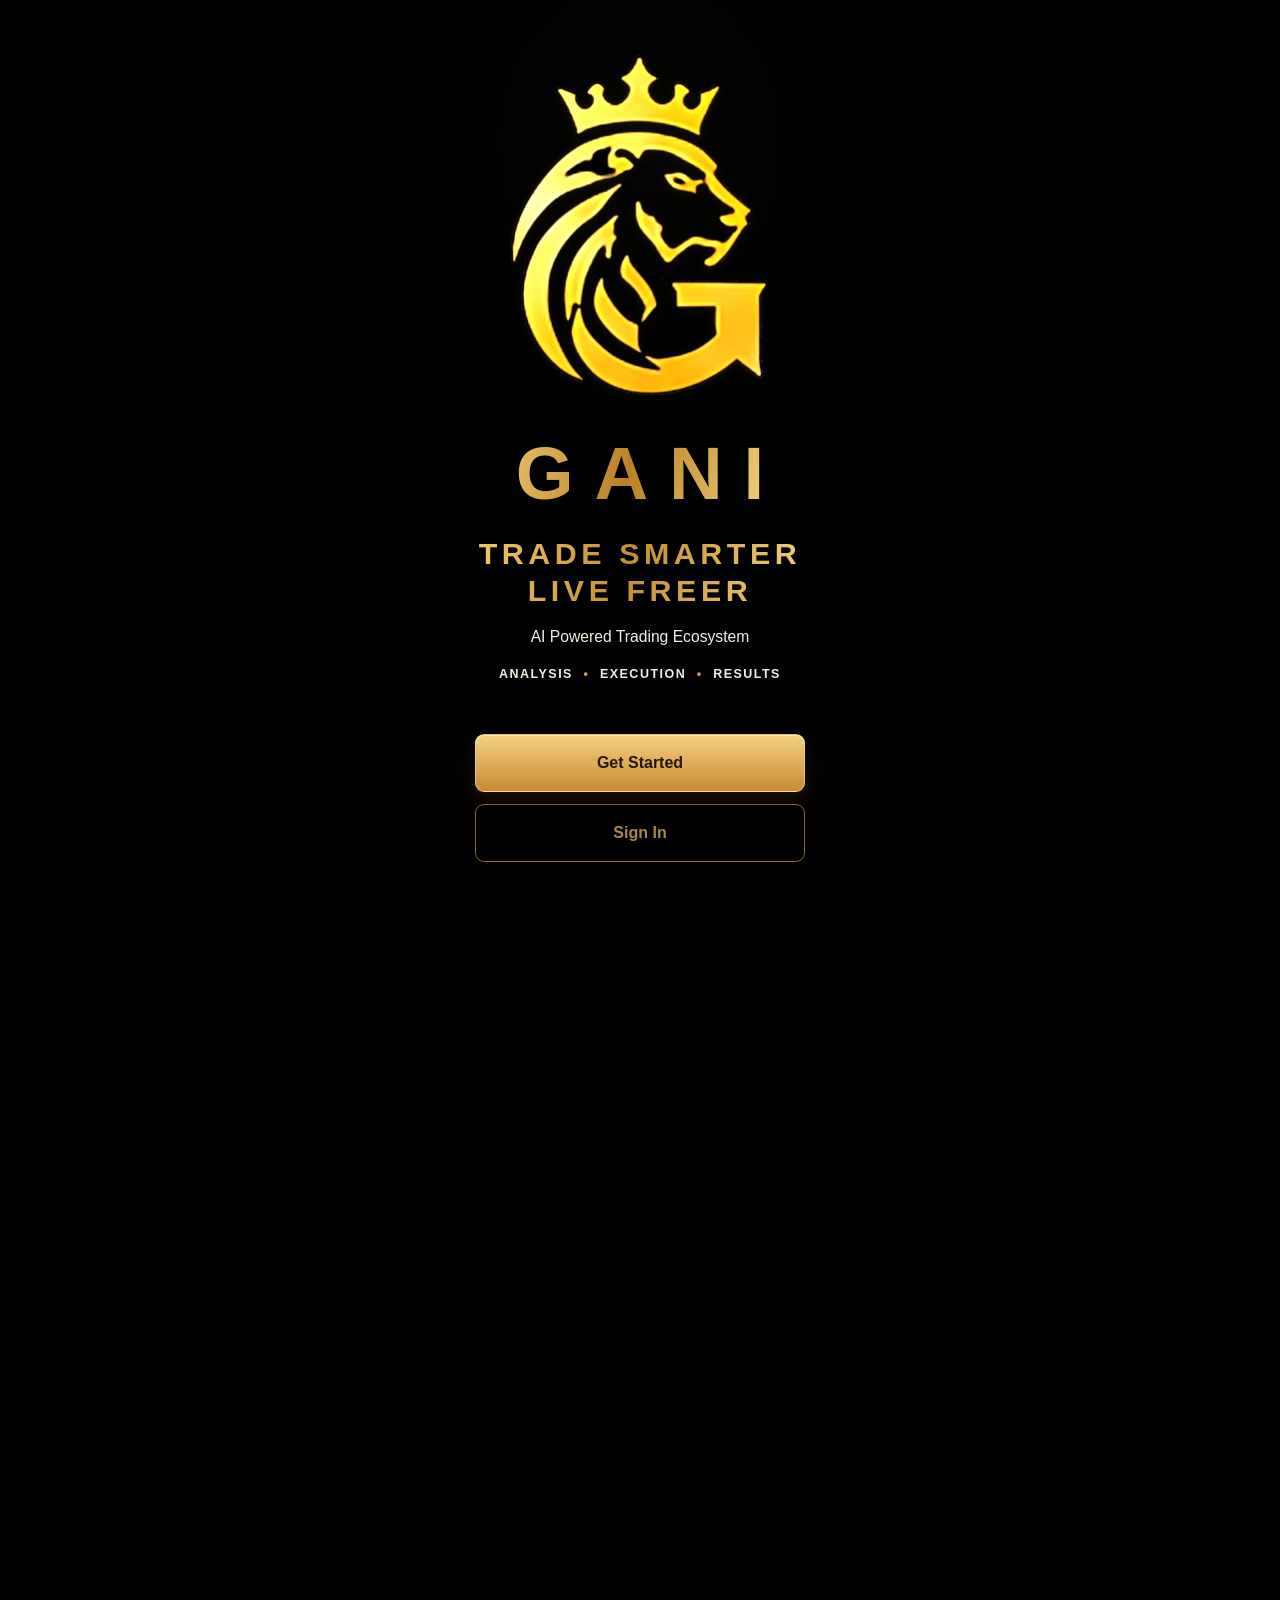
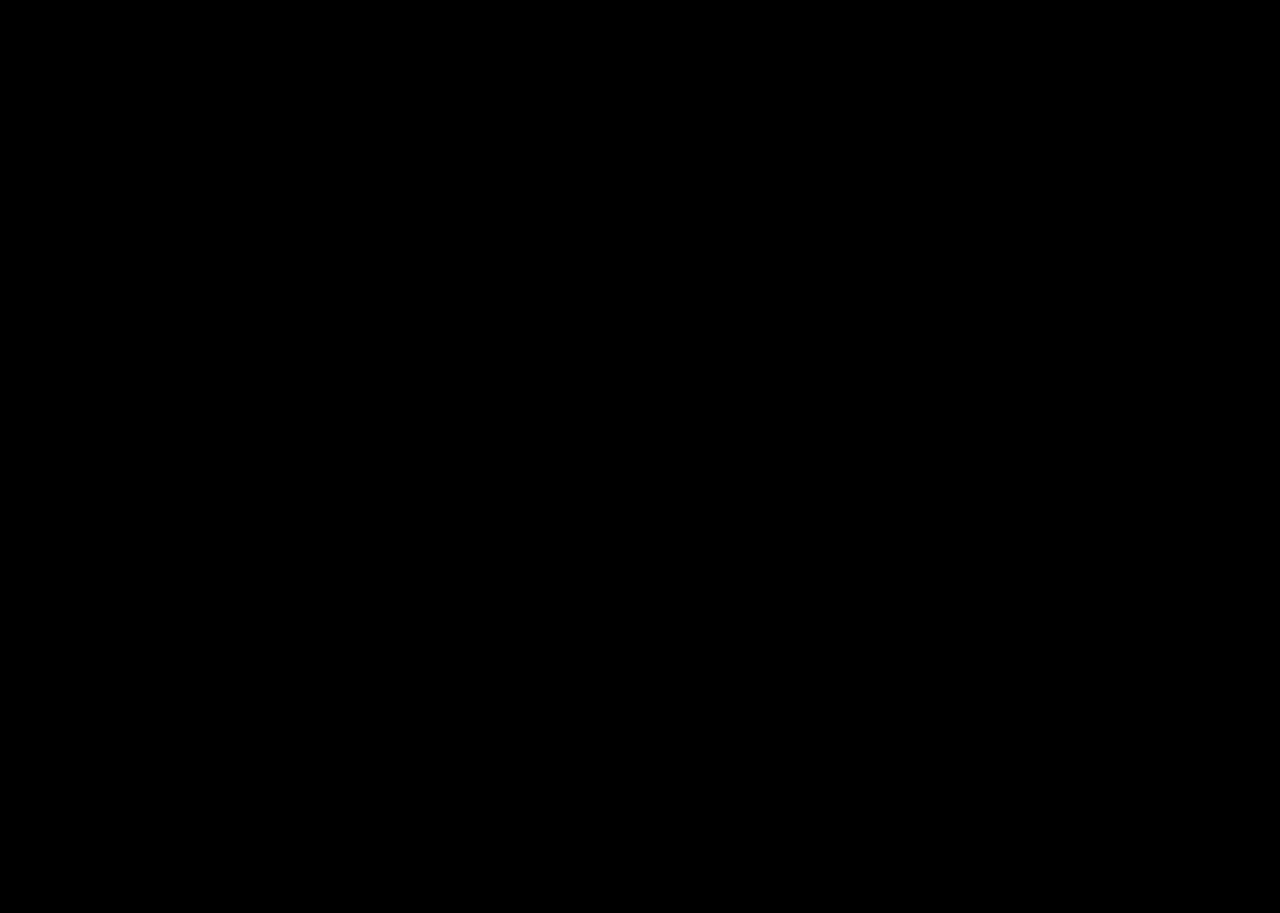
==== commit 06c936e3: "Sync GANI app development implementation" ====
--- a/index.html
+++ b/index.html
@@ -1,15 +1,15 @@
 <!doctype html>
-<html lang="so">
+<html lang="en">
 <head>
 <meta charset="utf-8">
 <meta name="viewport" content="width=device-width,initial-scale=1,maximum-scale=1,user-scalable=no,viewport-fit=cover">
 <meta name="mobile-web-app-capable" content="yes">
-<meta name="theme-color" content="#020713">
+<meta name="theme-color" content="#030303">
 <meta name="color-scheme" content="dark">
 <title>GANI</title>
 <meta name="description" content="GANI — adeegyada, suuqyada, xaqiijinta, waxbarashada, taageerada iyo maamulka account-ka oo hal meel ku wada jira.">
 <meta name="robots" content="index,follow,max-image-preview:large">
-<link rel="canonical" href="https://gaani367-boop.github.io/GANI-PWA-Public/">
+<link rel="canonical" href="https://gani-app.github.io/">
 <link rel="manifest" href="manifest.webmanifest">
 <link rel="icon" href="icon-192.png">
 <link rel="stylesheet" href="styles.css">
@@ -25,7 +25,9 @@
 <link rel="stylesheet" href="platform-v38.css">
 <link rel="stylesheet" href="platform-v39.css">
 <link rel="stylesheet" href="platform-v40.css">
-<script type="application/ld+json">{"@context":"https://schema.org","@type":"Organization","name":"GANI","url":"https://gaani367-boop.github.io/GANI-PWA-Public/","logo":"https://gaani367-boop.github.io/GANI-PWA-Public/icon-512.png"}</script>
+<link rel="stylesheet" href="mission-001.css">
+<link rel="stylesheet" href="front-face.css?v=front-face-owner-finish-40">
+<script type="application/ld+json">{"@context":"https://schema.org","@type":"Organization","name":"GANI","url":"https://gani-app.github.io/","logo":"https://gani-app.github.io/icon-512.png"}</script>
 <script src="gani-config.js" defer></script>
 <script src="mock-api.js" defer></script>
 <script src="mock-compat.js" defer></script>
@@ -37,8 +39,26 @@
 <script src="platform-v29.js" defer></script>
 <script src="platform-v40.js" defer></script>
 </head>
-<body>
+<body class="front-face-pending">
 <div class="ambient" aria-hidden="true"><i></i><i></i><i></i></div>
+
+<section class="gani-front-face" id="ganiFrontFace" role="dialog" tabindex="-1" aria-labelledby="frontFaceTitle" aria-describedby="frontFaceLead" aria-modal="true" aria-hidden="false">
+  <div class="front-face-inner">
+    <div class="front-face-brand" aria-label="GANI">
+      <div class="front-face-mark" data-owner-source="design-reference/gani-owner-master-logo.jpg" data-owner-asset="assets/gani-front-face-crowned-emblem.png" data-owner-supplied="true"><img class="front-face-emblem" src="assets/gani-front-face-crowned-emblem.png" alt="Crowned lion G emblem" width="1046" height="1504" decoding="sync" loading="eager" fetchpriority="high"></div>
+      <span id="frontFaceTitle">GANI</span>
+    </div>
+    <div class="front-face-copy">
+      <p class="front-face-tagline" id="frontFaceLead">TRADE SMARTER<br><span>LIVE FREER</span></p>
+      <p class="front-face-support">AI Powered Trading Ecosystem</p>
+      <p class="front-face-pillars">Analysis <i aria-hidden="true">•</i> Execution <i aria-hidden="true">•</i> Results</p>
+    </div>
+    <div class="front-face-actions">
+      <button class="front-face-start" id="frontFaceStart" type="button">Get Started</button>
+      <button class="front-face-signin" id="frontFaceSignIn" type="button" disabled aria-disabled="true">Sign In</button>
+    </div>
+  </div>
+</section>
 
 <header class="app-header">
   <a class="brand" href="#home" data-screen="home" aria-label="GANI Home">
@@ -47,35 +67,27 @@
   </a>
   <nav class="desktop-nav" aria-label="Main navigation">
     <button data-screen="home" class="active"><span>Home</span></button>
-    <button data-screen="discover"><span>Trading</span></button>
-    <button data-screen="dashboard"><span>Analytics</span></button>
-    <button data-screen="verify"><span>Tools</span></button>
-    <button data-screen="education"><span>Education</span></button>
-    <button data-screen="support"><span>Support</span></button>
-    <button data-screen="services"><span>Adeegyada</span></button>
-    <button data-screen="workspace"><span>Xarunta</span></button>
+    <button data-screen="markets"><span>Markets</span></button>
+    <button data-screen="gani-ai"><span>GANI AI</span></button>
+    <button data-screen="signals"><span>Signals</span></button>
+    <button data-screen="more"><span>More</span></button>
   </nav>
   <div class="header-actions">
-    <button class="round-btn" id="searchToggle" aria-label="Search"><span class="icon-search"></span></button>
-    <button class="text-btn desktop-only" data-screen="profile">Login</button>
-    <a class="primary compact desktop-only gani-download-link" href="download.html">Download GANI</a>
-    <button class="round-btn" id="noticeToggle" aria-label="Notifications"><span class="icon-bell"></span><i id="noticeDot"></i></button>
-    <button class="round-btn menu-btn" id="menuToggle" aria-label="Menu"><span class="icon-menu"></span></button>
+    <span class="workspace-state"><i></i><span>Read-only workspace</span></span>
+    <button class="round-btn" id="searchToggle" aria-label="Search" aria-controls="searchPanel" aria-expanded="false"><span class="icon-search"></span></button>
+    <button class="text-btn desktop-only" data-screen="profile">Account</button>
+    <a class="primary compact desktop-only gani-download-link" href="install.html">Install GANI</a>
+    <button class="round-btn" id="noticeToggle" aria-label="Notifications" aria-controls="noticePanel" aria-expanded="false"><span class="icon-bell"></span><i id="noticeDot"></i></button>
+    <button class="round-btn menu-btn" id="menuToggle" aria-label="Menu" aria-controls="mobileMenu" aria-expanded="false"><span class="icon-menu"></span></button>
   </div>
 </header>
 
 <div class="mobile-menu" id="mobileMenu" aria-label="Mobile menu">
   <button data-screen="home"><span>⌂</span> Home</button>
-  <button data-screen="discover"><span>▥</span> Trading</button>
-  <button data-screen="dashboard"><span>⌁</span> Analytics</button>
-  <button data-screen="verify"><span>✓</span> Tools</button>
-  <button data-screen="education"><span>◇</span> Education</button>
-  <button data-screen="support"><span>◉</span> Support</button>
-  <button data-screen="services"><span>◆</span> Adeegyada</button>
-  <button data-screen="workspace"><span>▦</span> Xarunta Macmiilka</button>
-  <button data-screen="partners"><span>◇</span> Partners</button>
-  <button data-screen="agreements"><span>≡</span> Heshiisyada</button>
-  <button data-screen="profile"><span>●</span> Account</button>
+  <button data-screen="markets"><span>▥</span> Markets</button>
+  <button data-screen="gani-ai"><span>✦</span> GANI AI</button>
+  <button data-screen="signals"><span>⌁</span> Signals</button>
+  <button data-screen="more"><span>•••</span> More</button>
 </div>
 
 <div class="search-panel" id="searchPanel">
@@ -89,25 +101,68 @@
 </aside>
 
 <main>
-<section class="screen active home-screen" id="home" data-title="Home">
-  <section class="mobile-app-home" aria-label="GANI mobile home">
+<section class="screen active home-screen" id="home" data-title="Home" aria-labelledby="homeDashboardTitle">
+  <section class="mission-dashboard" aria-label="GANI home dashboard">
+    <div class="mission-topline"><div><p class="app-kicker">GANI PLATFORM</p><h1 id="homeDashboardTitle">Welcome back, <em>trader.</em></h1><p class="mission-muted">Your command center for markets, insight and disciplined decisions.</p></div><button class="mission-avatar" data-screen="profile" aria-label="Open account">G</button></div>
+    <div class="home-status-band" aria-label="Current workspace status">
+      <div class="home-status-main"><span class="status-check" id="homeStatusIcon">✓</span><div><b id="homeWorkspaceState">Research workspace ready</b><small id="homeWorkspaceDetail">Local reference tools are available in this browser session.</small></div></div>
+      <div class="home-status-details"><span><small>DATA SOURCE</small><b id="homeSourceState">DEMO MODE</b></span><span><small>LIVE QUOTES</small><b class="status-unavailable">UNAVAILABLE</b></span><span class="home-last-updated"><small>LAST CHECK</small><b id="homeLastUpdated" aria-live="polite">Not checked</b></span><button class="home-refresh" id="homeRefresh" type="button" aria-live="polite">Refresh snapshot</button><button class="home-status-link" data-screen="more">View boundaries <span aria-hidden="true">→</span></button></div>
+    </div>
+    <div class="mission-hero"><div><span class="mission-chip"><i></i> Read-only research workspace</span><h2>See the market.<br><em>Act with clarity.</em></h2><p>Use GANI to research, review risk and build your own process. Live quotes and trade execution stay off until a provider is connected.</p><div class="mission-actions"><button class="primary" id="homePrimaryExplore" data-screen="markets">Explore markets <span aria-hidden="true">→</span></button><button class="secondary" data-screen="gani-ai">Ask GANI AI</button></div><div class="mission-hero-meta" aria-label="Home workspace capabilities"><span><b>01</b><small>Research</small></span><span><b>02</b><small>Explain</small></span><span><b>03</b><small>Plan safely</small></span></div></div><div class="mission-orb" aria-hidden="true"><span>G</span><i></i></div></div>
+    <section class="home-command-rail" aria-label="Workspace command rail">
+      <button class="command-card" data-screen="markets" aria-label="Open market directory"><span class="command-icon">▥</span><span><small>RESEARCH</small><b>Market directory</b><em>Local reference records <i>→</i></em></span><strong id="homeRailMarketCount">—</strong></button>
+      <button class="command-card" data-screen="gani-ai" aria-label="Open GANI AI"><span class="command-icon">✦</span><span><small>GUIDANCE</small><b>GANI AI</b><em>Local explanation mode <i>→</i></em></span><strong>LOCAL</strong></button>
+      <button class="command-card command-card-muted" data-screen="more" aria-label="Open provider and workspace status"><span class="command-icon">◌</span><span><small>CONNECTIVITY</small><b>Live providers</b><em>Quotes and accounts unavailable</em></span><strong>OFF</strong></button>
+    </section>
+    <div class="mission-section-heading"><div><p class="app-kicker">OVERVIEW</p><h3>Your platform at a glance</h3></div><span class="demo-label home-overview-mode" id="homeOverviewMode">Demo view</span></div>
+    <div class="mission-metrics"><article><span aria-hidden="true">◈</span><small>MARKETS</small><b id="missionMarketCount">—</b><em>directory records</em></article><article><span aria-hidden="true">⌁</span><small>SIGNALS</small><b>3</b><em>demo examples</em></article><article><span aria-hidden="true">◌</span><small>ACCOUNT</small><b id="missionAccountCount">—</b><em>available records</em></article></div>
+    <section class="home-workspace" aria-label="Workspace status">
+      <article class="workspace-lead">
+        <div class="workspace-heading"><div><p class="app-kicker">WORKSPACE STATUS</p><h3>Choose your next move.</h3></div><span class="workspace-live"><i></i> Local shell ready</span></div>
+        <p>Start with research, ask for a structured explanation, or review the educational signal examples. Nothing on this dashboard places trades.</p>
+        <div class="workspace-actions"><button class="workspace-action" data-screen="markets"><span>▥</span><b>Research markets</b><small>Open the instrument directory <i>→</i></small></button><button class="workspace-action" data-screen="gani-ai"><span>✦</span><b>Ask GANI AI</b><small>Use local guidance mode <i>→</i></small></button></div>
+        <div class="workspace-pulse" aria-label="Local workspace pulse"><span><small>DIRECTORY</small><b id="homePulseMarkets">—</b></span><span><small>WATCHLIST</small><b id="homePulseWatchlist">0</b></span><span><small>UNREAD</small><b id="homePulseUnread">—</b></span></div>
+      </article>
+      <aside class="workspace-boundary">
+        <div class="workspace-heading"><div><p class="app-kicker">DATA BOUNDARY</p><h3>What is available</h3></div><span class="demo-label">Truthful state</span></div>
+        <ul class="workspace-status-list"><li><span class="status-check">✓</span><div><b>Market directory</b><small>Local reference records available</small></div></li><li><span class="status-check">✓</span><div><b>AI explanations</b><small>Local guidance only; backend not connected</small></div></li><li><span class="status-muted">—</span><div><b>Live quotes &amp; account data</b><small>Unavailable until a provider is connected</small></div></li></ul>
+      </aside>
+    </section>
+    <section class="home-activity mission-panel" aria-label="Recent workspace activity">
+      <div class="workspace-heading"><div><p class="app-kicker">ACTIVITY</p><h3>Recent workspace activity</h3></div><button class="home-status-link" data-screen="dashboard">Open analytics <span aria-hidden="true">→</span></button></div>
+      <div id="homeActivityList" class="home-activity-list" role="status"><p class="mission-muted small">Loading local activity…</p></div>
+    </section>
+    <section class="home-decision-loop" aria-label="GANI decision loop">
+      <div class="decision-loop-head">
+        <div><p class="app-kicker">THE GANI LOOP</p><h3>Move from question to plan.</h3></div>
+        <span class="demo-label">Read-only workflow</span>
+      </div>
+      <div class="decision-loop-grid">
+        <button class="decision-step" data-screen="markets"><span class="decision-number">01</span><span class="decision-icon">▥</span><b>Observe</b><small>Review the local instrument directory.</small><i aria-hidden="true">Open Markets →</i></button>
+        <button class="decision-step" data-screen="gani-ai"><span class="decision-number">02</span><span class="decision-icon">✦</span><b>Understand</b><small>Ask for a concept explanation in local mode.</small><i aria-hidden="true">Ask GANI AI →</i></button>
+        <button class="decision-step" data-screen="risk-management"><span class="decision-number">03</span><span class="decision-icon">◒</span><b>Protect</b><small>Turn your assumptions into browser-only guardrails.</small><i aria-hidden="true">Build a plan →</i></button>
+      </div>
+    </section>
+    <div class="mission-section-heading"><div><p class="app-kicker">QUICK ACCESS</p><h3>Pick up where you left off</h3></div></div>
+    <div class="mission-quick-grid"><button data-screen="markets"><span>▥</span><b>Markets</b><small>Browse instruments</small><i>→</i></button><button data-screen="signals"><span>⌁</span><b>Signals</b><small>Review demo ideas</small><i>→</i></button><button data-screen="risk-management"><span>◒</span><b>Risk management</b><small>Plan your exposure</small><i>→</i></button><button data-screen="files" class="availability-card" disabled aria-disabled="true"><span>▦</span><b>Files</b><small>Unavailable until workspace connects</small><i>Unavailable</i></button></div>
+    <div class="mission-note"><span>i</span><p><b>Data transparency</b><br><span id="missionDataNote">Demo/sample content is clearly marked until a production data source is connected.</span></p></div>
+  </section>
+  <section class="mobile-app-home" aria-label="GANI mobile home" aria-hidden="true">
     <div class="mobile-welcome"><div><p>Welcome to GANI</p><h1>Smarter <em>control.</em></h1></div><span class="mode-badge" id="mobileMode">Checking…</span></div>
     <article class="mobile-hero">
-      <div class="mobile-hero-copy"><small>GANI</small><h2>Trade Smarter.<br><em>Grow Stronger.</em></h2><p>Markets, analytics and trusted tools in one secure place.</p><div class="mobile-hero-actions"><a class="primary gani-download-link" href="download.html">Download GANI <span>↓</span></a><button class="secondary" data-screen="discover">Explore Markets</button></div></div>
+      <div class="mobile-hero-copy"><small>GANI</small><h2>Trade Smarter.<br><em>Grow Stronger.</em></h2><p>Markets, analytics and trusted tools in one secure place.</p><div class="mobile-hero-actions"><a class="primary gani-download-link" href="install.html">Install GANI <span>↓</span></a><button class="secondary" data-screen="markets">Explore Markets</button></div></div>
       <img src="assets/gani-official-v34.png" alt="GANI">
       <div class="mobile-trust"><span>✓ Secure</span><span>▥ Market Data</span><span>♙ Trusted Tools</span><span>◎ Global Access</span></div>
     </article>
-    <div class="mobile-section-head market-heading"><h3>Market Snapshot</h3><button data-screen="discover"><span class="app-status-dot"></span> Live Markets ›</button></div>
+    <div class="mobile-section-head market-heading"><h3>Market Snapshot</h3><button data-screen="markets"><span class="app-status-dot"></span> Market directory ›</button></div>
     <section class="mobile-market">
-      <div class="mobile-market-grid">
-        <article class="up" data-screen="discover" role="button" tabindex="0"><div class="market-name"><span>€</span><b>EUR/USD</b></div><strong>1.0824</strong><em>▲ +0.0018&nbsp;&nbsp;+0.17%</em><svg viewBox="0 0 120 32" aria-hidden="true"><path d="M2 27L14 23L24 25L36 18L47 20L59 14L70 17L82 10L93 13L105 6L118 3"/></svg></article>
-        <article class="down" data-screen="discover" role="button" tabindex="0"><div class="market-name"><span>◆</span><b>Gold</b></div><strong>2,415.32</strong><em>▼ −12.63&nbsp;&nbsp;−0.52%</em><svg viewBox="0 0 120 32" aria-hidden="true"><path d="M2 6L14 10L24 7L36 15L47 12L59 20L70 17L82 24L93 21L105 28L118 26"/></svg></article>
-        <article class="up" data-screen="discover" role="button" tabindex="0"><div class="market-name"><span>₿</span><b>BTC/USD</b></div><strong>67,284.50</strong><em>▲ +1,327.40&nbsp;&nbsp;+2.01%</em><svg viewBox="0 0 120 32" aria-hidden="true"><path d="M2 25L14 20L24 22L36 16L47 19L59 14L70 15L82 9L93 11L105 5L118 2"/></svg></article>
+      <div class="mobile-market-grid" id="homeMobileMarketGrid" aria-live="polite">
+        <article class="market-loading"><div class="market-name"><span>◎</span><b>Loading directory</b></div><strong>Checking local records…</strong><em>Read-only workspace</em></article>
       </div>
     </section>
     <div class="mobile-section-head quick-heading"><h3>Quick Access</h3><small>Everything in one place ›</small></div>
     <div class="mobile-feature-grid">
-      <button data-screen="discover"><span class="mi">▥</span><b>Market<br>Analysis</b><small>Discover opportunities <i>›</i></small></button>
+      <button data-screen="markets"><span class="mi">▥</span><b>Market<br>Analysis</b><small>Discover opportunities <i>›</i></small></button>
       <button data-screen="dashboard"><span class="mi">⌁</span><b>Account<br>Analytics</b><small>Track performance <i>›</i></small></button>
       <button data-screen="verify"><span class="mi">✓</span><b>Verify<br>Tools</b><small>Trade with confidence <i>›</i></small></button>
       <button data-screen="education"><span class="mi">◇</span><b>Education</b><small>Learn and grow <i>›</i></small></button>
@@ -125,22 +180,22 @@
       <b aria-hidden="true">›</b>
     </section>
     </div>
-    <section class="gani-install-banner" aria-label="Download GANI">
-      <div><small>GANI APP</small><h3>GANI meel kasta kula soco.</h3><p>Hal application oo kuu keenaya suuqyada, falanqaynta, xaqiijinta iyo account-kaaga.</p><div><a class="primary gani-download-link" href="download.html">Download GANI ↓</a><a class="secondary gani-download-link" href="index.html">Open Web App</a></div></div>
+    <section class="gani-install-banner" aria-label="Install GANI">
+      <div><small>GANI APP</small><h3>GANI meel kasta kula soco.</h3><p>Hal application oo kuu keenaya suuqyada, falanqaynta, xaqiijinta iyo account-kaaga.</p><div><a class="primary gani-download-link" href="install.html">Install GANI ↓</a><a class="secondary" href="./">Open GANI</a></div></div>
       <img src="assets/gani-official-v34.png" alt="GANI application">
     </section>
     <div class="mobile-runtime-data" hidden><span id="mobileDataLabel">Data</span><b id="mobileMarketCount">—</b><b id="mobileAccountCount">—</b><b id="mobileNoticeCount">—</b></div>
     <div class="mobile-command-strip"><article><small>SYSTEM STATUS</small><b>Customer workspace ready</b><div class="progress"><i></i></div></article><article><small>SECURITY</small><b>Protected data boundary</b><div class="progress"><i style="width:92%"></i></div></article></div>
   </section>
-  <section class="hero-card">
+  <section class="hero-card" aria-hidden="true">
     <div class="hero-grid"></div>
     <div class="hero-copy">
       <p class="eyebrow">DISCIPLINE <span>•</span> ANALYZE <span>•</span> GROW</p>
       <h1>Trade Smarter<br>With <em>GANI</em></h1>
       <p class="lead">Advanced tools. Clear insights.<br>Your success, our priority.</p>
       <div class="hero-actions">
-        <button class="primary hero-primary" data-screen="discover">Get Started <span>→</span></button>
-        <button class="secondary" data-screen="education"><span class="play">▶</span> Learn More</button><a class="secondary gani-download-link" href="download.html">Download GANI</a>
+        <button class="primary hero-primary" data-screen="markets">Get Started <span>→</span></button>
+        <button class="secondary" data-screen="education"><span class="play">▶</span> Learn More</button><a class="secondary gani-download-link" href="install.html">Install GANI</a>
       </div>
       <div class="trust-row" aria-label="Platform qualities">
         <span><i class="mini-icon shield-icon">✓</i><b>Secure</b></span>
@@ -160,19 +215,19 @@
     </div>
   </section>
 
-  <section class="quick-actions" aria-label="Quick actions">
-    <button data-screen="discover"><span class="quick-icon">▥</span><b>Market<br>Analysis</b><i>→</i></button>
+  <section class="quick-actions" aria-label="Quick actions" aria-hidden="true">
+    <button data-screen="markets"><span class="quick-icon">▥</span><b>Market<br>Analysis</b><i>→</i></button>
     <button data-screen="dashboard"><span class="quick-icon">⌁</span><b>Account<br>Insights</b><i>→</i></button>
     <button data-screen="verify"><span class="quick-icon">✓</span><b>Verify<br>Reference</b><i>→</i></button>
     <button data-screen="education"><span class="quick-icon">◇</span><b>Learn<br>GANI</b><i>→</i></button>
     <button data-screen="support"><span class="quick-icon">◉</span><b>Get<br>Support</b><i>→</i></button>
   </section>
 
-  <section class="home-grid">
+  <section class="home-grid" aria-hidden="true">
     <article class="feature-card featured">
       <div class="feature-top"><span class="feature-icon">▥</span><span class="status-pill"><i></i> Ready</span></div>
       <h3>Market Analysis</h3><p>Compare marketplace records from a clean, guided workspace.</p>
-      <button class="card-link" data-screen="discover">Explore market <span>→</span></button>
+      <button class="card-link" data-screen="markets">Explore market <span>→</span></button>
     </article>
     <article class="feature-card">
       <div class="feature-top"><span class="feature-icon">⌁</span><span class="status-pill neutral">Read only</span></div>
@@ -191,7 +246,7 @@
     </article>
   </section>
 
-  <section class="overview-card">
+  <section class="overview-card" aria-hidden="true">
     <div class="overview-head"><div><small>PLATFORM OVERVIEW</small><h3>Everything important, one glance.</h3></div><span class="connection-state"><i></i><b id="marketStripMode">Loading</b></span></div>
     <div class="overview-metrics">
       <div><span class="metric-icon">▦</span><p><small>MARKETPLACE</small><b id="homeMarketCount">—</b><em>records</em></p></div>
@@ -202,13 +257,81 @@
     </div>
   </section>
 
-  <section class="proof-row">
+  <section class="proof-row" aria-hidden="true">
     <div><span>◉</span><p><b>Customer-first</b><small>Clear visual hierarchy</small></p></div>
     <div><span>◎</span><p><b>Responsive</b><small>Web • Android • iOS</small></p></div>
     <div><span>✓</span><p><b>Protected</b><small>No frontend secrets</small></p></div>
     <div><span>▥</span><p><b>One system</b><small>Consistent everywhere</small></p></div>
   </section>
 </section>
+
+<section class="screen mission-screen" id="markets" data-title="Markets">
+  <header class="mission-page-head"><div><p class="app-kicker">MARKETS</p><h2>Research with<br><em>context.</em></h2><p>Browse the connected GANI marketplace data source. No trading or transactions are performed here.</p></div><span class="mission-symbol">▥</span></header>
+  <div class="mission-toolbar market-controls"><div class="control-group"><span class="demo-label" id="missionMarketMode">Demo directory</span><select id="marketCategory" aria-label="Filter market category"><option value="all">All categories</option><option value="fx">FX</option><option value="metals">Metals</option><option value="digital-assets">Digital assets</option></select><button class="filter-toggle" id="watchlistToggle" type="button" aria-pressed="false">☆ Watchlist <span id="watchlistCount">0</span></button></div><input id="missionMarketSearch" type="search" placeholder="Search instruments…" aria-label="Search markets"></div><div id="missionMarketGrid" class="market-grid mission-market-grid"><div class="skeleton"></div></div>
+  <div class="mission-note"><span>i</span><p><b>Research directory</b><br>Instrument names and categories are a local demo reference set. <button class="inline-link" type="button" data-screen="charts">Open chart foundation →</button> Quotes and trade actions require an explicitly connected provider.</p></div>
+</section>
+
+<section class="screen mission-screen" id="charts" data-title="Charts">
+  <header class="mission-page-head"><div><p class="app-kicker">CHARTS</p><h2>Read the shape,<br><em>verify the source.</em></h2><p>A chart workspace foundation ready for a future verified time-series adapter.</p></div><span class="mission-symbol">⌁</span></header>
+  <div class="chart-shell mission-panel"><div class="chart-head"><div><span class="demo-label">No feed connected</span><h3>Instrument chart</h3></div><select aria-label="Select chart instrument" disabled><option>Select an instrument</option></select></div><div class="chart-empty"><div class="chart-grid-lines"></div><span>Time-series data will appear here<br>after a provider is connected.</span></div><div class="chart-legend"><span><i class="legend-line"></i>Price series</span><span><i class="legend-dot"></i>Events</span><small>Future adapter: symbol · timeframe · candles · source timestamp</small></div></div>
+</section>
+
+<section class="screen mission-screen" id="gani-ai" data-title="GANI AI">
+  <header class="mission-page-head"><div><p class="app-kicker">GANI AI</p><h2>A calmer way to<br><em>think through markets.</em></h2><p>Ask for explanations, check assumptions and turn research into a plan.</p></div><span class="mission-symbol">✦</span></header>
+  <div class="ai-layout"><article class="mission-panel ai-conversation"><div class="ai-head"><span class="demo-label">Local guidance mode</span><span id="aiStatus" class="connection-state"><i></i> Backend not connected</span></div><div id="aiMessages" class="ai-messages"><div class="ai-message ai-message-gani"><b>GANI AI</b><p>I can explain concepts and structure a checklist locally. No AI service is connected, and I do not place trades or promise outcomes.</p></div></div><form class="ai-compose" id="aiCompose"><input id="aiInput" placeholder="Ask about a concept…" aria-label="Ask GANI AI"><button class="primary" type="submit">Send</button></form></article><aside class="mission-panel"><p class="app-kicker">SUGGESTED PROMPTS</p><button class="prompt-button" type="button" data-prompt="Explain a chart pattern">Explain a chart pattern</button><button class="prompt-button" type="button" data-prompt="Build a risk checklist">Build a risk checklist</button><button class="prompt-button" type="button" data-prompt="What is macro context?">What is macro context?</button><p class="mission-muted small">A future assistant adapter can replace local guidance without changing this conversation UI.</p></aside></div>
+</section>
+
+<section class="screen mission-screen" id="signals" data-title="Signals">
+  <header class="mission-page-head"><div><p class="app-kicker">SIGNALS</p><h2>Ideas need a<br><em>process.</em></h2><p>Review signal context and risk notes. These sample cards are not live recommendations.</p></div><span class="mission-symbol">⌁</span></header>
+  <div class="signal-banner"><span>i</span><p><b>Educational sample feed</b><br>These cards are illustrative review prompts, not live recommendations, alerts or financial advice.</p></div><div class="signal-toolbar"><select id="signalFilter" aria-label="Filter signal examples"><option value="all">All examples</option><option value="structure">Structure</option><option value="macro">Macro</option><option value="risk">Risk process</option></select><span class="demo-label">No live feed connected</span></div><div class="signal-grid" id="signalGrid"><article class="mission-panel signal-card" data-signal-type="structure"><div><span class="signal-type">DEMO / STRUCTURE</span><span class="signal-state">Review</span></div><h3>EUR/USD · structure review</h3><p>Compare trend, timeframe and invalidation before drawing a conclusion.</p><footer><span>Review note</span><b>Define invalidation</b></footer></article><article class="mission-panel signal-card" data-signal-type="macro"><div><span class="signal-type">DEMO / MACRO</span><span class="signal-state">Review</span></div><h3>Gold · macro checklist</h3><p>Consider event risk, volatility and position size before any decision.</p><footer><span>Review note</span><b>Check event context</b></footer></article><article class="mission-panel signal-card" data-signal-type="risk"><div><span class="signal-type">DEMO / RISK PROCESS</span><span class="signal-state">Review</span></div><h3>Any instrument · loss plan</h3><p>Write the maximum acceptable loss and exposure limit before researching an entry.</p><footer><span>Review note</span><b>Protect downside</b></footer></article></div>
+</section>
+
+<section class="screen mission-screen" id="more" data-title="More">
+  <header class="mission-page-head"><div><p class="app-kicker">GANI PLATFORM</p><h2>Everything else,<br><em>one tap away.</em></h2><p>Tools and spaces that support your workflow around the core experience.</p></div><span class="mission-symbol">•••</span></header>
+  <div class="more-groups"><div><p class="app-kicker">WORKFLOW</p><div class="more-grid"><button data-screen="terminal"><span>⌘</span><b>Terminal</b><small>Trading workspace</small></button><button data-screen="vps-connections"><span>⌁</span><b>VPS Connections</b><small>Demo connection area</small></button><button data-screen="files"><span>▦</span><b>Files / Workspace</b><small>Authorized file boundary</small></button><button data-screen="community"><span>◉</span><b>Community</b><small>Telegram boundary</small></button></div></div><div><p class="app-kicker">INSIGHT & CONTROL</p><div class="more-grid"><button data-screen="charts"><span>⌁</span><b>Charts</b><small>Provider-ready foundation</small></button><button data-screen="news"><span>▤</span><b>News</b><small>Provider required</small></button><button data-screen="economic-calendar"><span>◷</span><b>Economic Calendar</b><small>Provider required</small></button><button data-screen="risk-management"><span>◒</span><b>Risk Management</b><small>Plan exposure</small></button></div></div><div><p class="app-kicker">ACCOUNT & HELP</p><div class="more-grid"><button data-screen="performance"><span>◈</span><b>Performance</b><small>Connect account data later</small></button><button data-screen="profile"><span>●</span><b>Account</b><small>Profile and data source</small></button><button data-screen="settings"><span>⚙</span><b>Settings</b><small>Preferences placeholder</small></button><button data-screen="support"><span>?</span><b>Support</b><small>Get help</small></button><button data-screen="about-gani"><span>◎</span><b>About GANI</b><small>Product principles</small></button></div></div></div>
+</section>
+
+<section class="screen mission-screen dev-control-screen" id="development-control" data-title="Development Control Center">
+  <header class="mission-page-head"><div><p class="app-kicker">DEVELOPMENT / ADMIN</p><h2>Build status,<br><em>made inspectable.</em></h2><p>This internal view reads the public, non-sensitive development ledger. It is not part of the customer navigation.</p></div><span class="mission-symbol">⌘</span></header>
+  <div class="dev-gate" id="devGate" role="status"><b>Development view</b><span>Use the development access flag to inspect this screen.</span></div>
+  <div id="devControlContent" hidden>
+    <div class="dev-overview mission-metrics">
+      <article><small>OVERALL STATUS</small><b id="devOverallStatus">—</b><em id="devOverallDetail">Loading ledger…</em></article>
+      <article><small>CURRENT JOB</small><b id="devCurrentJob">—</b><em id="devCurrentPhase">—</em></article>
+      <article><small>LAST UPDATE</small><b id="devLastUpdate">—</b><em>UTC</em></article>
+    </div>
+    <div class="dev-job-grid" id="devJobGrid"></div>
+    <article class="mission-panel dev-current-tests"><div class="dev-section-head"><div><p class="app-kicker">CURRENT VERIFICATION</p><h3>Tests run</h3></div><span class="demo-label">Evidence</span></div><div id="devCurrentTests" class="dev-list"><p class="mission-muted small">Loading test results…</p></div></article>
+    <article class="mission-panel dev-truth-panel"><div class="dev-section-head"><div><p class="app-kicker">FUNCTIONALITY TRUTH</p><h3>What is connected</h3></div><span class="demo-label">No invented availability</span></div><div class="dev-truth-grid"><div><b>REAL</b><ul id="devRealFeatures"><li>Loading…</li></ul></div><div><b>DEMO</b><ul id="devDemoFeatures"><li>Loading…</li></ul></div><div><b>PROVIDER-DEPENDENT</b><ul id="devProviderFeatures"><li>Loading…</li></ul></div></div></article>
+    <div class="dev-columns"><article class="mission-panel"><div class="dev-section-head"><div><p class="app-kicker">RECENT DELIVERY</p><h3>Files and verification</h3></div><span class="demo-label">Non-sensitive ledger</span></div><div id="devCompletedList" class="dev-list"></div></article><article class="mission-panel"><div class="dev-section-head"><div><p class="app-kicker">BLOCKERS</p><h3>What remains</h3></div></div><div id="devBlockerList" class="dev-list"></div></article></div>
+    <p class="mission-muted small" id="devTruthNote">Functionality states are classified as real, demo, or provider-dependent. Secrets and raw infrastructure logs are never rendered here.</p>
+  </div>
+</section>
+
+<section class="screen mission-screen" id="terminal" data-title="Terminal">
+  <header class="mission-page-head"><div><p class="app-kicker">TERMINAL</p><h2>Your focused<br><em>workbench.</em></h2><p class="mission-muted">A safe session boundary for authorized workspace access. Shell execution stays unavailable until an authenticated backend is configured.</p></div><span class="mission-symbol">⌘</span></header>
+  <div class="terminal-layout">
+    <div class="mission-panel terminal-panel">
+      <div class="terminal-toolbar"><div><span class="demo-label" id="terminalConnectionState">Not connected</span><b id="terminalSessionLabel">Session —</b></div><div class="terminal-toolbar-actions"><button class="secondary terminal-action" id="terminalReconnect" type="button">Reconnect</button><button class="secondary terminal-action" id="terminalClear" type="button">Clear</button><button class="secondary terminal-action" id="terminalCopy" type="button">Copy output</button></div></div>
+      <div class="terminal-output" id="terminalOutput" role="log" aria-live="polite" aria-label="Terminal output"><div class="terminal-line terminal-muted">GANI terminal boundary ready.</div><div class="terminal-line terminal-muted">Execution is unavailable until a supported authenticated session service is connected.</div></div>
+      <form class="terminal-input-row" id="terminalForm"><label for="terminalInput">$</label><input id="terminalInput" autocomplete="off" autocapitalize="off" spellcheck="false" placeholder="Type help to see available client commands" aria-label="Terminal command"><button class="primary" type="submit">Send</button></form>
+      <div class="terminal-helper" aria-label="Terminal helper keys"><button type="button" data-terminal-key="CTRL">Ctrl</button><button type="button" data-terminal-key="TAB">Tab</button><button type="button" data-terminal-key="ESC">Esc</button><button type="button" data-terminal-key="ARROWUP">↑</button><button type="button" data-terminal-key="ARROWDOWN">↓</button><span>History: <b id="terminalHistoryCount">0</b></span></div>
+    </div>
+    <aside class="mission-panel terminal-sidebar"><div class="terminal-sidebar-head"><div><p class="app-kicker">SESSION</p><h3>Workspace boundary</h3></div><span class="terminal-status-dot" id="terminalStatusDot"></span></div><dl><div><dt>Working directory</dt><dd id="terminalCwd">Not available</dd></div><div><dt>Session identity</dt><dd id="terminalSessionId">Creating…</dd></div><div><dt>Connection</dt><dd id="terminalConnectionDetail">Backend not configured</dd></div></dl><button class="secondary terminal-files-link" type="button" data-screen="files">Open Files / Workspace →</button><p class="mission-muted small">Only an authenticated backend may execute commands. No SSH keys, infrastructure credentials, or unrestricted shell access are stored in this browser.</p></aside>
+  </div>
+</section>
+<section class="screen mission-screen" id="files" data-title="Files / Workspace">
+  <header class="mission-page-head"><div><p class="app-kicker">FILES / WORKSPACE</p><h2>Your files,<br><em>within your boundary.</em></h2><p>Browse only the authorized workspace returned by a connected file service.</p></div><span class="mission-symbol">▦</span></header>
+  <div class="files-layout"><article class="mission-panel files-panel"><div class="files-toolbar"><div><span class="demo-label" id="filesConnectionState">Not connected</span><h3 id="filesWorkspaceName">Authorized workspace</h3></div><button class="secondary" id="filesRefresh" type="button">Refresh</button></div><div id="filesList" class="files-list" role="status"><div class="files-empty"><span>▦</span><b>File service not configured</b><p>Files will appear here only after an authenticated backend establishes the user workspace. This browser cannot read local or internal infrastructure files.</p></div></div></article><aside class="mission-panel files-sidebar"><p class="app-kicker">SECURITY</p><h3>Isolated by design</h3><ul><li>Workspace identity comes from the authenticated session.</li><li>Rename, delete, upload and download stay disabled until permissions are returned.</li><li>No SSH keys or internal paths are stored in public frontend state.</li></ul><button class="secondary" type="button" data-screen="terminal">Open Terminal →</button></aside></div>
+</section>
+<section class="screen mission-screen" id="vps-connections" data-title="VPS Connections"><header class="mission-page-head"><div><p class="app-kicker">VPS CONNECTIONS</p><h2>Infrastructure,<br><em>made visible.</em></h2></div></header><div class="mission-panel placeholder-panel"><span class="placeholder-icon">⌁</span><h3>No VPS connections configured</h3><p>This is a safe placeholder for future connection management. Credentials are never stored in this frontend.</p><span class="demo-label">Not connected</span></div></section>
+<section class="screen mission-screen" id="news" data-title="News"><header class="mission-page-head"><div><p class="app-kicker">NEWS</p><h2>Signal from<br><em>the noise.</em></h2><p>Prepare a reading workflow before a verified provider is connected.</p></div></header><div class="mission-panel data-state-panel"><div class="state-icon">▤</div><div><span class="demo-label">Provider required</span><h3>No verified headlines yet</h3><p>News cards will appear here only when a trusted backend adapter supplies source, timestamp and attribution.</p><button class="secondary" type="button" data-demo-action="News provider">View integration status</button></div></div></section>
+<section class="screen mission-screen" id="economic-calendar" data-title="Economic Calendar"><header class="mission-page-head"><div><p class="app-kicker">ECONOMIC CALENDAR</p><h2>Plan around<br><em>the events.</em></h2><p>Keep event context separate from unverified assumptions.</p></div></header><div class="mission-panel data-state-panel"><div class="state-icon">◷</div><div><span class="demo-label">Provider required</span><h3>Calendar data is not connected</h3><p>Future events need a verified source, timezone and impact taxonomy before they can be displayed.</p><button class="secondary" type="button" data-demo-action="Calendar provider">View integration status</button></div></div></section>
+<section class="screen mission-screen" id="risk-management" data-title="Risk Management"><header class="mission-page-head"><div><p class="app-kicker">RISK MANAGEMENT</p><h2>Protect the<br><em>downside.</em></h2><p>Build a simple trade plan locally before acting. Nothing here reads or changes a connected account.</p></div></header><div class="risk-layout"><form class="mission-panel risk-form" id="riskForm"><div class="dev-section-head"><div><p class="app-kicker">LOCAL PLANNER</p><h3>Define your limits</h3></div><span class="demo-label">BROWSER ONLY</span></div><div class="risk-fields"><label>Account size<input id="riskAccount" type="number" min="0" step="0.01" inputmode="decimal" placeholder="10000" required><small>Use the balance you intend to plan against.</small></label><label>Risk per trade (%)<input id="riskPercent" type="number" min="0.01" max="100" step="0.01" inputmode="decimal" value="1" required><small>A planning assumption, not account configuration.</small></label><label>Entry price<input id="riskEntry" type="number" min="0" step="0.00001" inputmode="decimal" placeholder="1.08500" required></label><label>Stop price<input id="riskStop" type="number" min="0" step="0.00001" inputmode="decimal" placeholder="1.08000" required></label></div><button class="primary" type="submit">Calculate plan <span>→</span></button><p class="form-note" id="riskFormNote" role="status">Enter values to calculate a planning estimate.</p></form><article class="mission-panel risk-result" aria-live="polite"><div class="dev-section-head"><div><p class="app-kicker">PLAN OUTPUT</p><h3>Your guardrails</h3></div><span class="demo-label">NOT A LIVE LIMIT</span></div><div class="risk-output-grid"><div><small>MAX LOSS</small><b id="riskMaxLoss">—</b><em id="riskLossDetail">Waiting for inputs</em></div><div><small>STOP DISTANCE</small><b id="riskDistance">—</b><em id="riskDistanceDetail">Entry vs stop</em></div><div><small>POSITION SIZE</small><b id="riskPosition">—</b><em id="riskPositionDetail">Account units</em></div></div><div class="risk-checklist"><b>Before you act</b><span>□ Confirm the instrument’s contract or pip value.</span><span>□ Check liquidity, fees and slippage.</span><span>□ Stop if the real account limit differs from this plan.</span></div></article></div></section>
+<section class="screen mission-screen" id="performance" data-title="Performance"><header class="mission-page-head"><div><p class="app-kicker">PERFORMANCE</p><h2>Measure what<br><em>you control.</em></h2></div></header><div class="mission-panel placeholder-panel"><span class="placeholder-icon">◈</span><h3>Performance data not connected</h3><p>Results will appear only after a supported account data source is explicitly connected. No fabricated balance or profit figures are shown.</p><span class="demo-label">Awaiting data</span></div></section>
+<section class="screen mission-screen" id="community" data-title="Community"><header class="mission-page-head"><div><p class="app-kicker">COMMUNITY / TELEGRAM</p><h2>Learn in<br><em>good company.</em></h2><p>Join only a verified public GANI channel. Connection status is shown honestly below.</p></div><span class="mission-symbol">◉</span></header><div class="community-layout"><article class="mission-panel telegram-panel"><div class="telegram-heading"><div class="state-icon">◉</div><div><span class="demo-label" id="telegramStatus">Not configured</span><h3 id="telegramTitle">Telegram community</h3></div></div><p id="telegramDetail">A public Telegram URL has not been configured for this deployment.</p><button class="primary" id="telegramOpen" type="button" disabled aria-disabled="true">Telegram unavailable</button><small class="mission-muted" id="telegramSafety">The action stays disabled until GANI supplies a verified HTTPS public URL.</small></article><article class="mission-panel"><div class="dev-section-head"><div><p class="app-kicker">EDUCATIONAL PREVIEW</p><h3>Signal / analysis notes</h3></div><span class="demo-label">DEMO</span></div><div class="telegram-preview-list"><div><b>EUR/USD structure review</b><small>Educational checklist · no live quote or trade instruction</small></div><div><b>Gold event preparation</b><small>Demo note · confirm sources before relying on it</small></div><div><b>Risk before action</b><small>Educational reminder · define invalidation and maximum loss</small></div></div></article></div></section>
+<section class="screen mission-screen" id="settings" data-title="Settings"><header class="mission-page-head"><div><p class="app-kicker">SETTINGS</p><h2>Your preferences,<br><em>your control.</em></h2></div></header><div class="mission-panel settings-list"><button type="button" data-demo-action="Preferences"><span>◌</span><b>App preferences</b><small id="preferencesSummary">Compact workspace layout · English</small></button><button type="button" data-demo-action="Notifications"><span>◉</span><b>Notification preferences</b><small>Uses existing read-only notification data</small></button><button type="button" data-demo-action="Data mode"><span>◇</span><b>Data source</b><small id="settingsDataMode">Checking…</small></button></div><form class="mission-panel preferences-panel" id="preferencesForm" hidden><div class="dev-section-head"><div><p class="app-kicker">APP PREFERENCES</p><h3>Make GANI fit your workflow</h3></div><button class="secondary" id="preferencesClose" type="button">Close</button></div><div class="preferences-fields"><label>Workspace density<select id="preferenceDensity"><option value="compact">Compact</option><option value="comfortable">Comfortable</option></select></label><label>Language<select id="preferenceLanguage"><option value="en">English</option><option value="so">Soomaali</option></select></label></div><button class="primary" type="submit">Save preferences <span>→</span></button><p class="form-note" id="preferencesNote" role="status">Preferences are saved on this device.</p></form></section>
+<section class="screen mission-screen" id="about-gani" data-title="About GANI"><header class="mission-page-head"><div><p class="app-kicker">ABOUT GANI</p><h2>Built for<br><em>clearer decisions.</em></h2><p>GANI is a platform foundation for market research, workflow and accountable tools.</p></div></header><div class="mission-panel about-copy"><p>We believe useful technology should make complexity easier to see, not encourage rushed decisions.</p><div class="mission-principles"><span>Clarity</span><span>Transparency</span><span>Control</span></div></div></section>
 
 <section class="screen v27-screen" id="services" data-title="Adeegyada">
   <header class="page-intro"><div><p class="eyebrow">GANI SERVICES</p><h2>Dooro sida aad<br><em>u shaqaynayso.</em></h2><p>Saddex waddo oo cad: adigu isticmaal, taageero hel, ama koox ku maamul.</p></div><div class="page-symbol">◆</div></header>
@@ -299,6 +422,7 @@
     <article><div class="support-icon">◇</div><div><small>02</small><h3>Data & security</h3><p>Understand real mode, demo mode and protected credentials.</p></div><button data-screen="education">Read →</button></article>
     <article><div class="support-icon">⌁</div><div><small>03</small><h3>Offline & PWA</h3><p>How the app shell behaves when installed or offline.</p></div><button data-screen="home">Home →</button></article>
   </div>
+  <form class="mission-panel support-request" id="supportRequest"><div class="dev-section-head"><div><p class="app-kicker">SELF-SERVICE REQUEST</p><h3>Describe what you need</h3></div><span class="demo-label">SAVED LOCALLY</span></div><div class="support-request-fields"><label>Topic<select id="supportTopic"><option>Account or profile</option><option>Marketplace</option><option>Verification</option><option>Technical issue</option></select></label><label>Reference (optional)<input id="supportReference" placeholder="e.g. GANI-1234"></label></div><label>Message<textarea id="supportMessage" rows="4" minlength="10" required placeholder="Tell us what happened and what you expected."></textarea></label><button class="primary" type="submit">Save request <span>→</span></button><p class="form-note" id="supportRequestNote" role="status">This stores a draft on this device. Sending to support requires an authenticated backend.</p></form>
 </section>
 
 <section class="screen" id="profile" data-title="Account">
@@ -319,10 +443,10 @@
 
 <nav class="bottom-nav" aria-label="Mobile navigation">
   <button class="active" data-screen="home"><span>⌂</span><small>Home</small></button>
-  <button data-screen="discover"><span>▥</span><small>Trading</small></button>
-  <button data-screen="dashboard"><span>⌁</span><small>Analytics</small></button>
-  <button data-screen="verify"><span>✓</span><small>Tools</small></button>
-  <button data-screen="profile"><span>●</span><small>Account</small></button>
+  <button data-screen="markets"><span>▥</span><small>Markets</small></button>
+  <button data-screen="gani-ai"><span>✦</span><small>GANI AI</small></button>
+  <button data-screen="signals"><span>⌁</span><small>Signals</small></button>
+  <button data-screen="more"><span>•••</span><small>More</small></button>
 </nav>
 
 <footer>
--- a/platform-v40.css
+++ b/platform-v40.css
@@ -7,8 +7,8 @@
 button:focus-visible,a:focus-visible,input:focus-visible,select:focus-visible,textarea:focus-visible{outline:3px solid rgba(55,211,255,.8);outline-offset:3px}
 .app-header{padding-top:var(--v40-safe-top)}
 .network-state{position:fixed;z-index:1200;left:50%;top:calc(10px + var(--v40-safe-top));transform:translate(-50%,-150%);padding:9px 14px;border:1px solid rgba(89,207,255,.28);border-radius:999px;background:rgba(3,18,39,.96);box-shadow:0 10px 30px rgba(0,0,0,.35);color:#dff8ff;font-size:13px;font-weight:800;transition:transform .25s ease}.network-state.show{transform:translate(-50%,0)}.network-state.offline{border-color:rgba(255,183,68,.45);color:#ffd083}
-.install-dock{position:fixed;z-index:950;right:18px;bottom:22px;display:none;align-items:center;gap:10px;min-height:48px;padding:0 18px;border:1px solid rgba(105,220,255,.45);border-radius:16px;background:linear-gradient(135deg,#03bdf4,#0878ff);box-shadow:0 16px 40px rgba(0,132,255,.35);color:#fff;text-decoration:none;font-weight:900}.install-dock.ready{display:flex}
-@media(max-width:799px){.install-dock{right:12px;bottom:calc(88px + var(--v40-safe-bottom));left:12px;justify-content:center}.bottom-nav{padding-bottom:var(--v40-safe-bottom)!important}.home-mobile-layout,.home-desktop-layout{max-width:100%!important}.mobile-hero-card,.hero-card{background-position:center!important}.page-intro{background-position:center!important}.screen{contain:layout paint}}
+.install-dock{position:fixed;z-index:80;right:18px;bottom:22px;display:none;align-items:center;gap:10px;min-height:48px;padding:0 18px;border:1px solid rgba(105,220,255,.45);border-radius:16px;background:linear-gradient(135deg,#03bdf4,#0878ff);box-shadow:0 16px 40px rgba(0,132,255,.35);color:#fff;text-decoration:none;font-weight:900;white-space:nowrap}.install-dock.ready{display:flex}
+@media(max-width:799px){.install-dock{right:12px;bottom:calc(88px + var(--v40-safe-bottom));left:12px;justify-content:center;min-height:46px;max-width:calc(100vw - 24px)}.bottom-nav{padding-bottom:var(--v40-safe-bottom)!important}.home-mobile-layout,.home-desktop-layout{max-width:100%!important}.mobile-hero-card,.hero-card{background-position:center!important}.page-intro{background-position:center!important}.screen{contain:layout paint;padding-bottom:calc(148px + var(--v40-safe-bottom))!important}}
 @media(min-width:800px) and (max-width:1180px){.home-desktop-layout,.screen{padding-left:20px!important;padding-right:20px!important}.hero-card{grid-template-columns:minmax(0,1fr) minmax(320px,.9fr)!important}.quick-actions{grid-template-columns:repeat(3,minmax(0,1fr))!important}}
 @media(min-width:1600px){main,.app-header>*,footer{max-width:1480px!important;margin-left:auto!important;margin-right:auto!important}}
 @media(prefers-reduced-motion:reduce){*,*:before,*:after{scroll-behavior:auto!important;animation-duration:.01ms!important;animation-iteration-count:1!important;transition-duration:.01ms!important}}
--- a/mission-001.css
+++ b/mission-001.css
@@ -0,0 +1,502 @@
+:root{--mission-gold:#d9ae58;--mission-ink:#050a14;--mission-panel:#0b1423;--mission-line:rgba(255,255,255,.1);--mission-copy:#eef3fb}
+.gani-front-face{display:none}
+.mission-dashboard,.mission-screen{max-width:1180px;margin:0 auto}.mission-dashboard{padding:38px 0 70px}.mission-dashboard h1,.mission-page-head h2{font-size:clamp(2rem,4vw,3.7rem);line-height:1.02;margin:.35rem 0 .7rem;letter-spacing:-.04em}.mission-dashboard h1 em,.mission-page-head em{color:var(--mission-gold);font-style:normal}.mission-muted,.mission-page-head p:not(.app-kicker){color:#91a2bb;line-height:1.6}.mission-topline{display:flex;justify-content:space-between;align-items:flex-start;margin-bottom:30px}.mission-avatar{border:1px solid rgba(217,174,88,.5);background:rgba(217,174,88,.12);color:var(--mission-gold);border-radius:50%;width:48px;height:48px;font-weight:800;font-size:18px}.mission-hero{min-height:300px;border:1px solid rgba(217,174,88,.27);border-radius:26px;padding:34px;display:flex;align-items:center;justify-content:space-between;overflow:hidden;background:radial-gradient(circle at 80% 40%,rgba(217,174,88,.2),transparent 28%),linear-gradient(135deg,#121927,#080f1c);position:relative}.mission-hero h2{font-size:clamp(2rem,4vw,3.5rem);line-height:1.02;margin:16px 0 10px}.mission-hero h2 em{color:var(--mission-gold);font-style:normal}.mission-hero p{color:#a7b5c8;max-width:460px}.mission-chip,.demo-label{display:inline-flex;align-items:center;gap:7px;border:1px solid rgba(217,174,88,.35);color:var(--mission-gold);background:rgba(217,174,88,.09);border-radius:999px;padding:6px 10px;font-size:10px;font-weight:800;text-transform:uppercase;letter-spacing:.08em}.mission-chip i,.signal-state:before{width:7px;height:7px;border-radius:50%;background:#34dc91;display:inline-block}.mission-actions{display:flex;gap:10px;margin-top:22px}.mission-orb{width:190px;height:190px;border-radius:50%;display:grid;place-items:center;border:1px solid rgba(217,174,88,.45);box-shadow:0 0 70px rgba(217,174,88,.16),inset 0 0 40px rgba(217,174,88,.12);position:relative}.mission-orb span{font-size:70px;color:var(--mission-gold);font-weight:900}.mission-orb i{position:absolute;inset:18px;border:1px dashed rgba(217,174,88,.5);border-radius:50%}.mission-section-heading{display:flex;justify-content:space-between;align-items:end;margin:38px 0 14px}.mission-section-heading h3{margin:5px 0 0}.mission-metrics{display:grid;grid-template-columns:repeat(3,1fr);gap:12px}.mission-metrics article,.mission-panel,.mission-empty-card,.signal-banner{background:linear-gradient(145deg,rgba(17,29,48,.95),rgba(8,15,27,.95));border:1px solid var(--mission-line);border-radius:18px;padding:20px}.mission-metrics article span{color:var(--mission-gold);font-size:24px}.mission-metrics small,.mission-metrics em{display:block;color:#7f91aa;font-size:10px;font-style:normal}.mission-metrics b{display:block;font-size:26px;margin:8px 0 3px}.mission-quick-grid,.more-grid{display:grid;grid-template-columns:repeat(4,1fr);gap:12px}.mission-quick-grid button,.more-grid button,.settings-list button,.prompt-button{border:1px solid var(--mission-line);background:#0c1728;color:var(--mission-copy);border-radius:17px;padding:17px;text-align:left;min-height:110px;display:flex;flex-direction:column;gap:7px}.mission-quick-grid button:hover,.more-grid button:hover,.settings-list button:hover{border-color:rgba(217,174,88,.55);transform:translateY(-2px)}.mission-quick-grid span,.more-grid span,.settings-list span{color:var(--mission-gold);font-size:22px}.mission-quick-grid small,.more-grid small,.settings-list small{color:#8091a9;font-size:11px}.mission-quick-grid i{font-style:normal;color:var(--mission-gold);margin-top:auto}.mission-note,.signal-banner{display:flex;gap:12px;align-items:flex-start;margin-top:20px;color:#9cacbf;font-size:12px;line-height:1.5}.mission-note>span,.signal-banner>span{color:var(--mission-gold);border:1px solid var(--mission-gold);border-radius:50%;min-width:20px;height:20px;text-align:center}.mission-note p,.signal-banner p{margin:0}.mission-note b,.signal-banner b{color:var(--mission-copy)}.mission-page-head{display:flex;justify-content:space-between;align-items:center;padding:44px 0 25px}.mission-symbol{font-size:44px;color:var(--mission-gold);opacity:.8}.mission-toolbar{display:flex;justify-content:space-between;gap:14px;align-items:center;margin-bottom:18px}.mission-toolbar input{background:#0c1728;border:1px solid var(--mission-line);border-radius:12px;padding:12px 14px;color:white;min-width:240px}.mission-market-grid{grid-template-columns:repeat(3,1fr)!important}.mission-empty-card{display:flex;justify-content:space-between;margin:18px 0;color:#8393a9;font-size:12px}.mission-empty-card b{color:var(--mission-copy)}.ai-layout{display:grid;grid-template-columns:1.6fr 1fr;gap:16px}.ai-conversation{display:flex;flex-direction:column;gap:12px}.ai-message{padding:13px 15px;border-radius:14px;background:#101d31;max-width:80%;font-size:13px}.ai-message p{margin:5px 0 0;color:#a6b5c8}.ai-message-gani{background:rgba(217,174,88,.1);border:1px solid rgba(217,174,88,.2);align-self:flex-start}.ai-compose{display:flex;gap:8px;margin-top:auto}.ai-compose input{flex:1;background:#070e1b;border:1px solid var(--mission-line);border-radius:10px;padding:12px;color:white}.prompt-button{min-height:auto;width:100%;margin-top:10px}.small{font-size:11px}.signal-grid{display:grid;grid-template-columns:repeat(2,1fr);gap:16px;margin-top:18px}.signal-card>div{display:flex;justify-content:space-between}.signal-type{font-size:10px;color:var(--mission-gold);letter-spacing:.08em}.signal-state{font-size:10px;color:#9badc3;display:flex;align-items:center;gap:6px}.signal-card h3{margin:24px 0 8px}.signal-card p{color:#9badc3;line-height:1.6}.signal-card footer{display:flex;justify-content:space-between;border-top:1px solid var(--mission-line);padding-top:14px;margin-top:18px;font-size:11px}.signal-card footer span{color:#7f91aa}.more-groups{display:grid;gap:28px}.more-groups>div>p{margin-bottom:12px}.placeholder-panel{max-width:720px;min-height:240px}.placeholder-icon{font-size:42px;color:var(--mission-gold)}.placeholder-panel h3{margin:15px 0 8px}.placeholder-panel p{color:#9badc2;line-height:1.6}.settings-list{max-width:720px;display:grid;gap:10px}.settings-list button{min-height:auto;display:grid;grid-template-columns:30px 1fr;align-items:center}.settings-list button small{grid-column:2}.about-copy{max-width:720px;font-size:20px;line-height:1.5}.mission-principles{display:flex;gap:8px;flex-wrap:wrap;margin-top:28px}.mission-principles span{font-size:11px;color:var(--mission-gold);border:1px solid rgba(217,174,88,.35);border-radius:99px;padding:8px 11px}
+.control-group,.signal-toolbar,.ai-head{display:flex;align-items:center;gap:9px;flex-wrap:wrap}.market-controls select,.signal-toolbar select{background:#0c1728;color:#dfe8f4;border:1px solid var(--mission-line);border-radius:10px;padding:10px 12px}.filter-toggle,.watch-button{border:1px solid var(--mission-line);background:#0c1728;color:#cbd7e5;border-radius:10px;padding:9px 11px;cursor:pointer}.filter-toggle[aria-pressed="true"],.watch-button.saved{color:var(--mission-gold);border-color:rgba(217,174,88,.55)}.filter-toggle span{color:var(--mission-gold);font-size:11px}.market-card-top{display:flex;justify-content:space-between;align-items:center}.watch-button{font-size:20px;line-height:1;padding:3px 8px}.market-no-results{min-height:180px}.ai-head{justify-content:space-between}.ai-head .connection-state{font-size:10px}.ai-messages{display:flex;flex-direction:column;gap:12px;min-height:250px;max-height:430px;overflow:auto;padding-right:4px}.ai-message[hidden],.signal-card[hidden]{display:none}.data-state-panel{display:flex;gap:20px;align-items:flex-start;max-width:760px}.state-icon{font-size:38px;color:var(--mission-gold)}.data-state-panel h3{margin:14px 0 7px}.data-state-panel p{color:#9badc2;line-height:1.6}.signal-toolbar{justify-content:space-between;margin-top:18px}
+.inline-link{border:0;background:none;color:var(--mission-gold);padding:0;font:inherit;text-decoration:underline;cursor:pointer}.chart-shell{max-width:920px}.chart-head{display:flex;justify-content:space-between;align-items:flex-start;gap:15px}.chart-head h3{margin:14px 0 0}.chart-head select{background:#091323;color:#7789a1;border:1px solid var(--mission-line);border-radius:10px;padding:10px}.chart-empty{height:330px;margin-top:22px;border:1px solid rgba(255,255,255,.08);border-radius:14px;display:grid;place-items:center;text-align:center;color:#7e90a8;position:relative;overflow:hidden;background:#08111e}.chart-grid-lines{position:absolute;inset:0;opacity:.45;background:linear-gradient(rgba(217,174,88,.11) 1px,transparent 1px),linear-gradient(90deg,rgba(217,174,88,.08) 1px,transparent 1px);background-size:100% 25%,12.5% 100%}.chart-empty span{position:relative;background:rgba(8,17,30,.86);padding:12px 16px;border-radius:10px;font-size:12px;line-height:1.5}.chart-legend{display:flex;gap:18px;flex-wrap:wrap;align-items:center;margin-top:14px;color:#91a2bb;font-size:11px}.chart-legend i{display:inline-block;width:14px;height:2px;margin-right:6px;vertical-align:middle}.legend-line{background:var(--mission-gold)}.legend-dot{width:7px!important;height:7px!important;border-radius:50%;background:#6e9dcc}.chart-legend small{color:#6f819a;margin-left:auto}
+@media(max-width:760px){.mission-dashboard,.mission-screen{padding-left:4px;padding-right:4px}.mission-dashboard{padding-top:18px}.mission-hero{padding:22px;min-height:330px}.mission-orb{position:absolute;right:-45px;top:100px;width:180px;height:180px;opacity:.65}.mission-hero>div:first-child{position:relative;z-index:1;max-width:82%}.mission-actions{flex-direction:column;align-items:stretch}.mission-metrics{gap:8px}.mission-metrics article{padding:13px 11px}.mission-metrics article b{font-size:21px}.mission-metrics article em{font-size:9px}.mission-quick-grid,.more-grid{grid-template-columns:repeat(2,1fr);gap:8px}.mission-quick-grid button,.more-grid button{min-height:105px;padding:13px}.mission-page-head{padding:24px 0 18px}.mission-page-head h2{font-size:2.25rem}.mission-symbol{font-size:32px}.mission-toolbar{align-items:stretch;flex-direction:column}.mission-toolbar input{min-width:0;width:100%}.mission-market-grid{grid-template-columns:1fr!important}.ai-layout,.signal-grid{grid-template-columns:1fr}.mission-empty-card{display:block}.mission-empty-card span{display:block;margin-top:8px}.about-copy{font-size:17px}}
+.home-screen>.mobile-app-home,.home-screen>.hero-card,.home-screen>.v29-ticker,.home-screen>.quick-actions,.home-screen>.home-grid,.home-screen>.overview-card,.home-screen>.proof-row{display:none!important}
+.terminal-layout{display:grid;grid-template-columns:minmax(0,1.7fr) minmax(260px,.8fr);gap:14px}.terminal-panel{padding:0;overflow:hidden}.terminal-toolbar{display:flex;justify-content:space-between;align-items:center;gap:12px;padding:14px 16px;border-bottom:1px solid var(--mission-line);background:rgba(255,255,255,.025)}.terminal-toolbar>div:first-child{display:flex;align-items:center;gap:10px;min-width:0}.terminal-toolbar b{font-size:11px;color:#aebed1;font-weight:700}.terminal-toolbar-actions{display:flex;gap:7px;flex-wrap:wrap;justify-content:flex-end}.terminal-action{padding:8px 10px;font-size:10px}.terminal-output{height:390px;overflow:auto;padding:18px;background:#030812;color:#d5e5f8;font:12px/1.65 ui-monospace,SFMono-Regular,Menlo,monospace;white-space:pre-wrap}.terminal-line{min-height:20px}.terminal-command{color:#f7d78e}.terminal-muted{color:#7187a3}.terminal-error{color:#ff9d9d}.terminal-input-row{display:grid;grid-template-columns:auto 1fr auto;align-items:center;gap:10px;padding:12px 14px;border-top:1px solid var(--mission-line);background:#081323}.terminal-input-row label{color:var(--mission-gold);font:700 14px ui-monospace,monospace}.terminal-input-row input{min-width:0;border:0;outline:0;background:transparent;color:#eef3fb;font:12px ui-monospace,monospace}.terminal-input-row .primary{min-width:76px;padding:9px 14px}.terminal-helper{display:flex;align-items:center;gap:7px;flex-wrap:wrap;padding:9px 14px;color:#7890aa;font-size:10px;border-top:1px solid var(--mission-line)}.terminal-helper button{border:1px solid rgba(255,255,255,.12);border-radius:7px;background:#101e31;color:#b9cae0;padding:6px 9px;font-size:10px}.terminal-helper span{margin-left:auto}.terminal-sidebar{align-self:start}.terminal-sidebar-head{display:flex;justify-content:space-between;align-items:flex-start}.terminal-sidebar h3{margin:5px 0 0}.terminal-status-dot{width:9px;height:9px;border-radius:50%;background:#e6a54b;box-shadow:0 0 12px rgba(230,165,75,.4);margin-top:7px}.terminal-status-dot.connected{background:#34dc91;box-shadow:0 0 12px rgba(52,220,145,.6)}.terminal-sidebar dl{margin:22px 0}.terminal-sidebar dl>div{padding:12px 0;border-bottom:1px solid var(--mission-line)}.terminal-sidebar dt{font-size:10px;color:#7890aa}.terminal-sidebar dd{margin:5px 0 0;color:#e7eef8;font-size:12px;word-break:break-word}.terminal-files-link{width:100%;margin-bottom:14px}.mission-muted.small{font-size:11px}.terminal-panel .demo-label{white-space:nowrap}
+@media(max-width:760px){.terminal-layout{grid-template-columns:1fr;gap:10px}.terminal-toolbar{align-items:flex-start;flex-direction:column}.terminal-toolbar-actions{width:100%;justify-content:stretch}.terminal-action{flex:1}.terminal-output{height:46vh;min-height:250px;padding:14px;font-size:11px}.terminal-input-row{grid-template-columns:auto minmax(0,1fr);position:sticky;bottom:0}.terminal-input-row .primary{grid-column:1/-1;width:100%}.terminal-helper{gap:5px}.terminal-helper span{width:100%;margin-left:0}.terminal-sidebar{order:-1}.terminal-sidebar dl{display:grid;grid-template-columns:repeat(3,1fr);gap:8px;margin:14px 0}.terminal-sidebar dl>div{border:0;padding:0}.terminal-sidebar dd{font-size:10px}.terminal-sidebar .mission-muted{margin-bottom:0}}
+.files-layout{display:grid;grid-template-columns:minmax(0,1.7fr) minmax(260px,.8fr);gap:14px}.files-panel{padding:0;overflow:hidden}.files-toolbar{display:flex;justify-content:space-between;align-items:center;gap:12px;padding:14px 16px;border-bottom:1px solid var(--mission-line);background:rgba(255,255,255,.025)}.files-toolbar h3{margin:5px 0 0}.files-list{min-height:300px;padding:18px}.files-empty{text-align:center;max-width:460px;margin:50px auto;color:#91a7c1}.files-empty>span{display:grid;place-items:center;width:54px;height:54px;margin:0 auto 14px;border-radius:16px;background:#0b213b;color:var(--mission-gold);font-size:28px}.files-empty b{display:block;color:#edf3fb;font-size:14px}.files-empty p{font-size:12px;line-height:1.6}.files-sidebar{align-self:start}.files-sidebar h3{margin:5px 0 14px}.files-sidebar ul{padding-left:18px;color:#91a7c1;font-size:11px;line-height:1.65}.files-sidebar button{width:100%;margin-top:10px}.dev-gate{border:1px solid rgba(217,174,88,.35);background:rgba(217,174,88,.08);border-radius:14px;padding:14px 16px;color:#d7e2ef;display:flex;gap:10px;flex-wrap:wrap}.dev-gate span{color:#9cacbf}.dev-overview{margin-bottom:16px}.dev-overview article{min-height:118px}.dev-overview article b{font-size:20px;word-break:break-word}.dev-job-grid{display:grid;grid-template-columns:repeat(3,1fr);gap:12px;margin:16px 0}.dev-job-card{display:flex;flex-direction:column;gap:8px;padding:16px}.dev-job-card b{font-size:28px;color:var(--mission-gold)}.dev-job-card small,.dev-list-row small{color:#91a2bb;line-height:1.5}.dev-state{font-size:10px;color:var(--mission-gold);letter-spacing:.08em;font-weight:800}.dev-columns{display:grid;grid-template-columns:1fr 1fr;gap:14px}.dev-section-head{display:flex;justify-content:space-between;gap:10px;align-items:flex-start}.dev-section-head h3{margin:4px 0 0}.dev-list-row{padding:12px 0;border-bottom:1px solid var(--mission-line);display:grid;gap:5px}.dev-list-row:last-child{border-bottom:0}.dev-control-screen [hidden]{display:none!important}@media(max-width:760px){.dev-job-grid,.dev-columns,.files-layout{grid-template-columns:1fr}.dev-section-head{display:block}.dev-section-head .demo-label{margin-top:10px}}
+/* Community / Telegram integration boundary */
+.community-layout{display:grid;grid-template-columns:1fr 1fr;gap:14px}.telegram-panel{max-width:none}.telegram-heading{display:flex;align-items:center;gap:14px}.telegram-heading h3{margin:8px 0 0}.telegram-panel p{color:#9badc2;line-height:1.6;margin:22px 0 14px}.telegram-panel button{min-width:170px}.telegram-panel button:disabled{cursor:not-allowed;opacity:.55}.telegram-panel small{display:block;margin-top:14px;line-height:1.5}.telegram-preview-list{display:grid;gap:0;margin-top:18px}.telegram-preview-list>div{display:grid;gap:5px;padding:13px 0;border-bottom:1px solid var(--mission-line)}.telegram-preview-list>div:last-child{border-bottom:0}.telegram-preview-list small{color:#91a2bb;line-height:1.5}.telegram-preview-list b{font-size:13px}
+@media(max-width:760px){.community-layout{grid-template-columns:1fr}}
+.dev-truth-panel{margin:16px 0}.dev-truth-grid{display:grid;grid-template-columns:repeat(3,1fr);gap:14px;margin-top:16px}.dev-truth-grid>div{border-top:1px solid var(--mission-line);padding-top:12px}.dev-truth-grid b{font-size:10px;letter-spacing:.08em;color:var(--mission-gold)}.dev-truth-grid ul{margin:9px 0 0;padding-left:18px;color:#91a2bb;font-size:11px;line-height:1.6}.dev-truth-grid li+li{margin-top:4px}@media(max-width:760px){.dev-truth-grid{grid-template-columns:1fr;gap:12px}}
+.risk-layout{display:grid;grid-template-columns:minmax(0,1fr) minmax(0,1fr);gap:1rem;align-items:start}.risk-form,.risk-result{padding:1.25rem}.risk-fields{display:grid;grid-template-columns:repeat(2,minmax(0,1fr));gap:1rem;margin:1.25rem 0}.risk-fields label{display:grid;gap:.4rem;font-size:.78rem;color:var(--muted,#8c98a8);font-weight:700}.risk-fields input{width:100%;box-sizing:border-box;border:1px solid rgba(255,255,255,.12);border-radius:10px;background:rgba(255,255,255,.04);color:inherit;padding:.75rem;font:inherit}.risk-fields input:focus{outline:2px solid rgba(124,210,175,.7);outline-offset:2px}.risk-fields small{font-size:.68rem;font-weight:400;line-height:1.35}.form-note{font-size:.75rem;color:var(--muted,#8c98a8);line-height:1.4;margin:.85rem 0 0}.form-note.success{color:#8ed9b2}.form-note.error{color:#f2a3a3}.risk-output-grid{display:grid;grid-template-columns:repeat(3,minmax(0,1fr));gap:.65rem;margin:1.25rem 0}.risk-output-grid>div{padding:.9rem;border-radius:10px;background:rgba(255,255,255,.04);min-width:0}.risk-output-grid small,.risk-output-grid em{display:block;font-size:.68rem;color:var(--muted,#8c98a8)}.risk-output-grid b{display:block;font-size:1.2rem;margin:.45rem 0;overflow-wrap:anywhere}.risk-output-grid em{font-style:normal;line-height:1.35}.risk-checklist{display:grid;gap:.55rem;border-top:1px solid rgba(255,255,255,.1);padding-top:1rem;font-size:.78rem;line-height:1.4}.risk-checklist b{color:#8ed9b2}.risk-checklist span{color:var(--muted,#8c98a8)}
+@media(max-width:760px){.risk-layout{grid-template-columns:1fr}.risk-fields{grid-template-columns:1fr}.risk-output-grid{grid-template-columns:1fr 1fr}.risk-output-grid>div:last-child{grid-column:1/-1}}
+/* Local app preferences */
+.preferences-panel{margin-top:1rem}
+.preferences-panel[hidden]{display:none}
+.preferences-fields{display:grid;grid-template-columns:repeat(2,minmax(0,1fr));gap:1rem;margin:1.25rem 0}
+.preferences-fields label{display:grid;gap:.45rem;color:var(--ink,#18221d);font-weight:650}
+.preferences-fields select{width:100%;min-height:2.75rem;border:1px solid rgba(24,34,29,.2);border-radius:.65rem;background:#fff;padding:.6rem .75rem;color:inherit;font:inherit}
+@media (max-width:560px){.preferences-fields{grid-template-columns:1fr}.preferences-panel .dev-section-head{align-items:flex-start;gap:.75rem}.preferences-panel .dev-section-head .secondary{flex:0 0 auto}}
+.support-request{margin-top:1.25rem}
+.support-request-fields{display:grid;grid-template-columns:1fr 1fr;gap:1rem;margin:1rem 0}
+.support-request label{display:grid;gap:.45rem;color:var(--ink,#18221d);font-weight:650}
+.support-request input,.support-request select,.support-request textarea{width:100%;border:1px solid rgba(24,34,29,.2);border-radius:.65rem;background:#fff;padding:.7rem .75rem;color:inherit;font:inherit;box-sizing:border-box}
+.support-request textarea{resize:vertical;min-height:7rem}
+@media (max-width:560px){.support-request-fields{grid-template-columns:1fr}}
+
+/* Home repair: keep the served platform view self-contained so legacy
+   platform layers cannot make its controls collide on narrow phones. */
+.home-screen{background:#05080d}
+/* Home has one source of truth. The older landing/quick-action surfaces stay
+   in the markup for compatibility with existing deep links, but must not be
+   rendered beside the owner-approved dashboard. */
+.home-screen>.hero-card,
+.home-screen>.quick-actions,
+.home-screen>.home-grid,
+.home-screen>.overview-card,
+.home-screen>.proof-row,
+.home-screen>.mobile-app-home{display:none!important}
+.mission-dashboard{width:100%;max-width:1180px;margin-inline:auto;color:var(--mission-copy)}
+.mission-topline{gap:18px}
+.mission-topline>div,.mission-hero>div:first-child{min-width:0}
+.mission-actions .primary,.mission-actions .secondary,.mission-quick-grid button{min-width:0}
+.bottom-nav{color:#b9a06a!important;border-top-color:rgba(217,174,88,.32)!important;background:rgba(5,8,13,.98)!important;box-shadow:0 -14px 34px rgba(0,0,0,.48)!important}
+.bottom-nav button{min-width:0!important;color:#9d8d6c!important;line-height:1.1!important}
+.bottom-nav button.active{color:#f0c86b!important;background:rgba(217,174,88,.12)!important}
+.bottom-nav button span{line-height:1!important}
+.bottom-nav button small{white-space:nowrap!important;line-height:1!important}
+
+@media(max-width:760px){
+  .home-screen{padding-bottom:0!important}
+  .mission-dashboard{padding:18px 0 calc(96px + env(safe-area-inset-bottom));overflow:hidden}
+  .mission-topline{align-items:flex-start;margin-bottom:18px}
+  .mission-topline h1{font-size:clamp(1.85rem,9vw,2.55rem);line-height:1.04}
+  .mission-muted{font-size:13px;line-height:1.45}
+  .mission-avatar{flex:0 0 44px;width:44px;height:44px}
+  .mission-hero{min-height:0;padding:22px 18px 20px;border-radius:20px;display:block}
+  .mission-hero>div:first-child{max-width:100%;position:relative;z-index:2}
+  .mission-hero h2{max-width:78%;font-size:clamp(2rem,10vw,3rem);line-height:1.02;margin:14px 0 10px}
+  .mission-hero p{max-width:76%;font-size:13px;line-height:1.5}
+  .mission-orb{position:absolute;right:-58px;top:72px;width:170px;height:170px;opacity:.24}
+  .mission-orb span{font-size:58px}
+  .mission-actions{display:grid;grid-template-columns:1fr;gap:9px;margin-top:18px}
+  .mission-actions .primary,.mission-actions .secondary{width:100%;min-height:48px;padding-inline:14px}
+  .mission-section-heading{align-items:flex-start;gap:10px;margin:26px 0 11px}
+  .mission-section-heading h3{font-size:18px;line-height:1.15}
+  .mission-section-heading .demo-label{flex:0 0 auto;font-size:9px;padding:5px 7px}
+  .mission-metrics{grid-template-columns:repeat(3,minmax(0,1fr));gap:7px}
+  .mission-metrics article{min-width:0;padding:12px 9px;border-radius:14px}
+  .mission-metrics article span{font-size:19px}
+  .mission-metrics article b{font-size:20px;line-height:1.1;overflow-wrap:anywhere}
+  .mission-metrics small{font-size:9px;letter-spacing:.03em}
+  .mission-metrics em{font-size:9px;line-height:1.2}
+  .mission-quick-grid{grid-template-columns:repeat(2,minmax(0,1fr));gap:8px}
+  .mission-quick-grid button{min-height:104px;padding:13px;border-radius:14px}
+  .mission-quick-grid button b{font-size:13px;line-height:1.15}
+  .mission-quick-grid button small{font-size:10px;line-height:1.3}
+  .mission-note{margin-top:16px;padding-bottom:2px;font-size:11px}
+  .bottom-nav{height:76px!important;padding:6px 5px max(6px,env(safe-area-inset-bottom))!important;border-radius:16px 16px 0 0!important}
+  .bottom-nav button{gap:4px!important;border-radius:11px!important}
+  .bottom-nav button span{font-size:20px!important}
+  .bottom-nav button small{font-size:10px!important;letter-spacing:0!important}
+}
+
+/* Tablet navigation: keep the five core destinations within thumb reach while
+   the compact header menu remains available for secondary actions. */
+@media(min-width:761px) and (max-width:1100px){
+  body{padding-bottom:86px}
+  .bottom-nav{position:fixed;display:grid;grid-template-columns:repeat(5,minmax(0,1fr));align-items:stretch;gap:4px;left:50%;right:auto;bottom:18px;z-index:85;width:min(560px,calc(100vw - 36px));height:64px;transform:translateX(-50%);padding:5px;border:1px solid rgba(217,174,88,.3);border-radius:18px;background:rgba(5,8,13,.97);box-shadow:0 18px 42px rgba(0,0,0,.48);backdrop-filter:blur(18px)}
+  .bottom-nav button{display:flex;flex-direction:column;align-items:center;justify-content:center;gap:4px;border:0;border-radius:12px;background:transparent;color:#9d8d6c;min-width:0;padding:4px 6px}
+  .bottom-nav button span{font-size:19px;line-height:1}
+  .bottom-nav button small{font-size:9px;font-weight:800;line-height:1;white-space:nowrap}
+  .bottom-nav button.active{color:#f0c86b;background:rgba(217,174,88,.12)}
+}
+
+@media(max-width:360px){
+  .mission-dashboard{padding-top:12px}
+  .mission-topline{gap:10px}
+  .mission-muted{font-size:12px}
+  .mission-hero{padding:18px 15px}
+  .mission-hero h2{max-width:83%;font-size:1.9rem}
+  .mission-hero p{max-width:82%;font-size:12px}
+  .mission-orb{right:-72px;top:82px;width:150px;height:150px}
+  .mission-metrics article{padding-inline:7px}
+  .mission-metrics article b{font-size:18px}
+  .mission-quick-grid button{min-height:98px;padding:11px}
+  .bottom-nav button span{font-size:18px!important}
+  .bottom-nav button small{font-size:9px!important}
+}
+
+/* Front Face mobile pass: the mission dashboard is the served Home view. */
+.home-screen,
+.home-screen *{box-sizing:border-box}
+.home-screen .mission-dashboard{min-width:0}
+.home-screen .mission-topline h1,
+.home-screen .mission-topline p,
+.home-screen .mission-hero h2,
+.home-screen .mission-hero p,
+.home-screen .mission-section-heading h3,
+.home-screen .mission-quick-grid button b,
+.home-screen .mission-quick-grid button small{overflow-wrap:anywhere}
+.home-screen .mission-hero .primary,
+.home-screen .mission-hero .secondary{white-space:normal;text-align:center}
+.home-screen .mission-quick-grid button{overflow:hidden}
+.home-activity{margin-top:14px;padding:18px 20px}
+.home-activity .workspace-heading{display:flex;align-items:flex-start;justify-content:space-between;gap:12px}
+.home-activity .workspace-heading h3{margin:4px 0 0}
+.home-activity-list{display:grid;grid-template-columns:repeat(3,minmax(0,1fr));gap:10px;margin-top:14px}
+.home-activity-row{display:flex;align-items:flex-start;gap:10px;min-width:0;padding:12px;border:1px solid var(--mission-line);border-radius:12px;background:rgba(255,255,255,.025)}
+.home-activity-row>div{min-width:0;display:grid;gap:4px}
+.home-activity-row b,.home-activity-row small{overflow-wrap:anywhere}
+.home-activity-row b{font-size:12px;line-height:1.3}
+.home-activity-row small{color:#91a2bb;font-size:10px;line-height:1.4}
+.home-activity-icon{display:grid;place-items:center;flex:0 0 22px;width:22px;height:22px;border-radius:50%;color:var(--mission-gold);border:1px solid rgba(217,174,88,.55);font-weight:800}
+.home-activity-icon.read{color:#86d4ad;border-color:rgba(134,212,173,.45)}
+@media(max-width:760px){.home-activity{margin-top:12px;padding:15px;border-radius:15px}.home-activity .workspace-heading{gap:8px}.home-activity .workspace-heading h3{font-size:16px}.home-activity .home-status-link{font-size:10px;padding:7px 8px}.home-activity-list{grid-template-columns:1fr;gap:7px;margin-top:11px}.home-activity-row{padding:10px}.home-activity-row b{font-size:11px}.home-activity-row small{font-size:9px}}
+
+/* The owner-facing Home surface uses the same black / metallic-gold language
+   in its desktop header and primary actions, while provider-dependent states
+   remain visibly non-live. */
+.home-screen .mission-actions .primary,
+.home-screen .mission-actions .secondary{border-color:rgba(217,174,88,.48)}
+.home-screen .mission-actions .primary{background:linear-gradient(180deg,#f2d28a 0%,#bc8330 100%);box-shadow:0 12px 28px rgba(140,91,22,.28),inset 0 1px rgba(255,255,255,.42);color:#1e1508}
+.home-screen .mission-actions .secondary{background:rgba(217,174,88,.08);color:#f1d58d}
+body:has(.home-screen.active) .app-header{background:linear-gradient(180deg,rgba(5,5,5,.98),rgba(5,5,5,.88));border-bottom-color:rgba(217,174,88,.22)}
+body:has(.home-screen.active) .desktop-nav button{color:#a99a7c}
+body:has(.home-screen.active) .desktop-nav button:hover,
+body:has(.home-screen.active) .desktop-nav button.active{color:#f4dfac}
+body:has(.home-screen.active) .desktop-nav button:after{background:linear-gradient(90deg,#f3d58f,#a9752b);box-shadow:0 0 16px rgba(217,174,88,.45)}
+body:has(.home-screen.active) .header-actions .round-btn,
+body:has(.home-screen.active) .header-actions .text-btn{background:#0d0c0a;border-color:rgba(217,174,88,.28);color:#f1d58d}
+
+@media(min-width:800px){
+  .home-screen .mission-dashboard{padding-inline:clamp(18px,3vw,48px)}
+  .home-screen .mission-hero{min-height:320px;padding:clamp(28px,4vw,48px)}
+  .home-screen .mission-quick-grid button{min-height:120px}
+}
+
+@media(min-width:800px) and (max-width:1180px){
+  .home-screen .mission-quick-grid{grid-template-columns:repeat(2,minmax(0,1fr))}
+  .home-screen .mission-quick-grid button{min-height:104px}
+}
+
+@media(max-width:799px){
+  .home-screen .mission-actions .primary,
+  .home-screen .mission-actions .secondary{min-height:48px}
+}
+
+@media(max-width:760px){
+  .home-screen{padding-inline:0!important;overflow-x:clip}
+  .home-screen .mission-dashboard{width:100%;padding-inline:12px;padding-bottom:calc(92px + env(safe-area-inset-bottom));overflow:visible}
+  .home-screen .mission-topline{width:100%;gap:12px}
+  .home-screen .mission-topline>div{flex:1 1 auto}
+  .home-screen .mission-muted{max-width:34rem}
+  .home-screen .mission-hero{width:100%;isolation:isolate}
+  .home-screen .mission-hero>div:first-child{max-width:none;padding-right:clamp(0px,8vw,28px)}
+  .home-screen .mission-hero h2,
+  .home-screen .mission-hero p{max-width:100%}
+  .home-screen .mission-orb{z-index:-1;pointer-events:none}
+  .home-screen .mission-actions{width:100%}
+  .home-screen .mission-actions>*{min-width:0;max-width:100%}
+  .home-screen .mission-section-heading{width:100%}
+  .home-screen .mission-section-heading>div{min-width:0}
+  .home-screen .mission-metrics{width:100%}
+  .home-screen .mission-metrics article{overflow:hidden}
+  .home-screen .mission-quick-grid{width:100%}
+  .home-screen .mission-quick-grid button{width:100%;min-height:106px}
+  .home-screen .mission-note{width:100%;padding-right:4px}
+  .home-screen .mission-note p{min-width:0;overflow-wrap:anywhere}
+  .bottom-nav{display:grid!important;grid-template-columns:repeat(5,minmax(0,1fr))!important;align-items:stretch!important;gap:2px!important}
+  .bottom-nav button{width:100%!important;padding:4px 2px!important;justify-content:center!important;text-align:center!important;overflow:hidden!important}
+  .bottom-nav button span,
+  .bottom-nav button small{display:block!important;max-width:100%!important;overflow:hidden!important;text-overflow:clip!important}
+}
+
+@media(max-width:430px){
+  .home-screen .mission-dashboard{padding-inline:10px}
+  .home-screen .mission-hero{padding-inline:16px}
+  .home-screen .mission-hero h2{font-size:clamp(1.9rem,9.6vw,2.65rem)}
+  .home-screen .mission-hero p{font-size:12px}
+  .home-screen .mission-metrics{gap:6px}
+  .home-screen .mission-metrics article{padding-inline:8px}
+  .home-screen .mission-metrics article b{font-size:clamp(17px,5.4vw,21px)}
+}
+
+@media(max-width:360px){
+  .home-screen .mission-dashboard{padding-inline:8px}
+  .home-screen .mission-topline{gap:8px}
+  .home-screen .mission-avatar{flex-basis:40px;width:40px;height:40px}
+  .home-screen .mission-hero{padding-inline:14px}
+  .home-screen .mission-hero h2{font-size:1.82rem}
+  .home-screen .mission-hero p{font-size:11px}
+  .home-screen .mission-metrics article{padding-inline:6px}
+  .home-screen .mission-metrics small{font-size:8px}
+  .home-screen .mission-metrics article b{font-size:17px}
+  .home-screen .mission-quick-grid button{min-height:100px;padding-inline:10px}
+  .bottom-nav{left:6px!important;right:6px!important;width:auto!important}
+  .bottom-nav button small{font-size:8px!important}
+}
+
+/* Home dashboard delivery layer: a compact source-of-truth band makes the
+   read-only boundary visible before the first action. */
+.home-status-band{display:flex;align-items:center;justify-content:space-between;gap:20px;margin:0 0 14px;padding:12px 15px;border:1px solid rgba(217,174,88,.2);border-radius:15px;background:linear-gradient(100deg,rgba(217,174,88,.08),rgba(15,17,21,.94) 54%);box-shadow:inset 0 1px rgba(255,255,255,.035)}
+.home-status-main,.home-status-details,.home-status-details>span{display:flex;align-items:center;min-width:0}
+.home-status-main{gap:10px}.home-status-main .status-check{flex:0 0 auto}.home-status-main b,.home-status-main small{display:block}.home-status-main b{font-size:11px;color:#f0e8d7}.home-status-main small{margin-top:3px;color:#8e9aaa;font-size:10px;line-height:1.3}
+.home-status-details{justify-content:flex-end;gap:18px}.home-status-details>span{display:grid;gap:3px}.home-status-details small{color:#91836c;font-size:8px;font-weight:800;letter-spacing:.12em}.home-status-details b{color:var(--mission-gold);font-size:9px;letter-spacing:.08em;white-space:nowrap}.home-status-details .status-unavailable{color:#a3a9b1}.home-last-updated b{color:#b8c0ca;font-weight:700;letter-spacing:0}.home-status-link{border:0;border-left:1px solid rgba(255,255,255,.12);padding:3px 0 3px 18px;background:none;color:#e2c77e;font-size:10px;font-weight:800;white-space:nowrap}.home-status-link span{margin-left:4px}
+.home-status-link:hover{color:#fff1be}.home-screen .mission-topline .mission-avatar{cursor:pointer;transition:background .18s ease,border-color .18s ease,transform .18s ease}.home-screen .mission-topline .mission-avatar:hover{background:rgba(217,174,88,.22);border-color:var(--mission-gold);transform:translateY(-1px)}
+.home-refresh{border:1px solid rgba(217,174,88,.26);border-radius:999px;padding:7px 10px;background:rgba(217,174,88,.08);color:#e6ca84;font-size:9px;font-weight:800;white-space:nowrap;cursor:pointer}
+.home-refresh:hover:not(:disabled){background:rgba(217,174,88,.16);color:#fff1be}
+.home-refresh:disabled{cursor:wait;opacity:.65}
+@media(max-width:799px){
+  .home-status-band{display:grid;gap:10px;margin-bottom:12px;padding:12px;border-radius:14px}
+  .home-status-details{display:grid;grid-template-columns:repeat(2,minmax(0,1fr));justify-content:stretch;gap:8px;border-top:1px solid rgba(255,255,255,.09);padding-top:10px}
+  .home-status-details>span{min-width:0}.home-status-details>span+span{padding-left:10px;border-left:1px solid rgba(255,255,255,.09)}
+  .home-last-updated{grid-column:1/-1;padding-top:2px}.home-refresh{padding:6px 8px;font-size:8px}.home-status-link{margin-left:0;padding:6px 0 6px 10px;border-left:0;border-top:1px solid rgba(255,255,255,.09);font-size:9px;text-align:left}
+  .home-status-main small{font-size:9px}
+}
+@media(max-width:390px){
+  .home-status-band{padding:10px}.home-status-main b{font-size:10px}.home-status-main small{font-size:8px}.home-status-details{gap:8px}.home-refresh{font-size:7px;padding-inline:6px}.home-status-link{font-size:8px;padding-left:8px}
+}
+@media(max-width:340px){
+  .home-status-details{display:grid;grid-template-columns:1fr 1fr}.home-status-link{grid-column:1/-1;border-left:0;border-top:1px solid rgba(255,255,255,.09);padding:8px 0 0;margin:2px 0 0}.home-status-main small{max-width:23em}
+}
+
+/* Front Face delivery pass: keep the header calm on tablets, where the full
+   desktop nav and utility controls otherwise compete for the same row. */
+@media(min-width:761px) and (max-width:1120px){
+  .app-header{height:76px;grid-template-columns:auto 1fr auto;gap:14px;padding-inline:18px}
+  .desktop-nav{display:none}
+  .menu-btn{display:grid}
+  .workspace-state{display:none!important}
+  .header-actions{justify-content:flex-end}
+  .search-panel{top:76px}
+  .mobile-menu{top:76px}
+  main{width:min(calc(100% - 32px),1180px)}
+  .home-screen .mission-dashboard{padding-inline:20px}
+  .home-screen .mission-hero{min-height:300px}
+  .home-screen .home-command-rail{grid-template-columns:repeat(3,minmax(0,1fr))}
+  .home-screen .command-card{padding-inline:12px}
+  .home-screen .command-card em{font-size:8px}
+}
+
+/* Wide desktop uses the available canvas for breathing room without creating
+   an oversized empty hero or a stretched control rail. */
+@media(min-width:1440px){
+  .home-screen .mission-dashboard{max-width:1260px;padding-inline:0}
+  .home-screen .mission-hero{min-height:330px}
+  .home-screen .mission-hero>div:first-child{max-width:700px}
+  .home-screen .home-command-rail{gap:12px}
+  .home-screen .workspace-lead,.home-screen .workspace-boundary{padding:24px}
+}
+
+/* Home workspace layer: a compact, truthful hand-off between overview and tools. */
+.home-workspace{display:grid;grid-template-columns:minmax(0,1.35fr) minmax(300px,.85fr);gap:12px;margin-top:14px}
+.workspace-lead,.workspace-boundary{min-width:0;border:1px solid rgba(217,174,88,.18);border-radius:18px;padding:20px;background:linear-gradient(145deg,rgba(22,24,28,.98),rgba(9,12,17,.98));box-shadow:0 14px 32px rgba(0,0,0,.16)}
+.workspace-boundary{background:linear-gradient(145deg,rgba(18,20,24,.98),rgba(8,11,15,.98))}
+.workspace-heading{display:flex;align-items:flex-start;justify-content:space-between;gap:12px;min-width:0}.workspace-heading h3{margin:5px 0 0;font-size:18px}.workspace-heading .demo-label{flex:0 0 auto;font-size:9px;padding:5px 8px}
+.workspace-live{display:inline-flex;align-items:center;gap:6px;flex:0 0 auto;padding-top:3px;color:#9fdbbb;font-size:10px;font-weight:800;white-space:nowrap}.workspace-live i{width:7px;height:7px;border-radius:50%;background:#42d887;box-shadow:0 0 10px rgba(66,216,135,.55)}
+.workspace-lead>p{max-width:620px;margin:14px 0 16px;color:#9eabbc;font-size:12px;line-height:1.55}.workspace-actions{display:grid;grid-template-columns:repeat(2,minmax(0,1fr));gap:9px}.workspace-action{min-width:0;min-height:84px;display:grid;grid-template-columns:auto 1fr auto;grid-template-rows:auto auto;align-items:center;column-gap:9px;border:1px solid rgba(217,174,88,.22);border-radius:12px;padding:11px 12px;background:rgba(217,174,88,.055);color:var(--mission-copy);text-align:left;cursor:pointer}.workspace-action:hover{border-color:rgba(217,174,88,.58);background:rgba(217,174,88,.1);transform:translateY(-1px)}.workspace-action>span{grid-row:1/-1;color:var(--mission-gold);font-size:21px}.workspace-action b{font-size:12px;line-height:1.2}.workspace-action small{grid-column:2/-1;color:#8290a3;font-size:9px;line-height:1.35}.workspace-action i{font-style:normal;color:var(--mission-gold);float:right;margin-left:4px}
+.workspace-pulse{display:grid;grid-template-columns:repeat(3,minmax(0,1fr));gap:7px;margin-top:12px}.workspace-pulse span{display:grid;gap:3px;padding:8px 9px;border-top:1px solid rgba(217,174,88,.18);background:rgba(255,255,255,.018)}.workspace-pulse small{color:#8e8065;font-size:8px;font-weight:800;letter-spacing:.12em}.workspace-pulse b{color:#ead39a;font-size:14px;line-height:1}
+.workspace-status-list{display:grid;gap:0;margin:14px 0 0;padding:0;list-style:none}.workspace-status-list li{display:grid;grid-template-columns:20px minmax(0,1fr);gap:9px;align-items:start;padding:10px 0;border-top:1px solid rgba(255,255,255,.08)}.workspace-status-list li:first-child{border-top:0;padding-top:0}.workspace-status-list b,.workspace-status-list small{display:block;overflow-wrap:anywhere}.workspace-status-list b{color:#e8edf4;font-size:11px}.workspace-status-list small{margin-top:3px;color:#8594a8;font-size:10px;line-height:1.35}.status-check,.status-muted{display:grid;place-items:center;width:19px;height:19px;border-radius:50%;font-size:11px}.status-check{border:1px solid rgba(66,216,135,.42);color:#62dda0;background:rgba(66,216,135,.08)}.status-muted{border:1px solid rgba(255,255,255,.18);color:#8995a3;background:rgba(255,255,255,.04)}
+@media(min-width:1200px){.home-workspace{grid-template-columns:minmax(0,1.5fr) minmax(340px,.8fr)}.workspace-lead,.workspace-boundary{padding:22px}.workspace-heading h3{font-size:20px}}
+@media(max-width:760px){.home-workspace{grid-template-columns:1fr;gap:8px;margin-top:12px}.workspace-lead,.workspace-boundary{padding:15px;border-radius:15px}.workspace-heading{gap:8px}.workspace-heading h3{font-size:16px}.workspace-live{font-size:9px}.workspace-lead>p{margin:11px 0 13px;font-size:11px}.workspace-actions{gap:7px}.workspace-action{min-height:78px;padding:9px}.workspace-action>span{font-size:18px}.workspace-action b{font-size:11px}.workspace-action small{font-size:8px}.workspace-status-list{margin-top:11px}.workspace-status-list li{padding:8px 0}.workspace-status-list b{font-size:10px}.workspace-status-list small{font-size:9px}}
+@media(max-width:360px){.workspace-pulse{gap:4px}.workspace-pulse span{padding-inline:6px}.workspace-pulse small{font-size:7px}.workspace-pulse b{font-size:13px}}
+@media(max-width:360px){.workspace-actions{grid-template-columns:1fr}.workspace-action{min-height:62px}.workspace-boundary .demo-label{font-size:8px;padding-inline:6px}}
+
+/* Home command rail: high-signal actions stay visible without implying live data. */
+.workspace-state{display:inline-flex;align-items:center;gap:7px;min-height:34px;padding:0 11px;border:1px solid rgba(217,174,88,.24);border-radius:999px;background:rgba(217,174,88,.06);color:#bcae93;font-size:10px;font-weight:800;white-space:nowrap}
+.workspace-state i{width:7px;height:7px;border-radius:50%;background:#d9ae58;box-shadow:0 0 10px rgba(217,174,88,.55)}
+.home-command-rail{display:grid;grid-template-columns:repeat(3,minmax(0,1fr));gap:10px;margin-top:14px}
+.command-card{min-width:0;display:grid;grid-template-columns:auto minmax(0,1fr) auto;align-items:center;gap:11px;padding:14px 15px;border:1px solid rgba(217,174,88,.2);border-radius:15px;background:linear-gradient(145deg,rgba(20,22,26,.98),rgba(8,11,16,.98));color:var(--mission-copy);text-align:left;cursor:pointer;transition:border-color .18s ease,background .18s ease,transform .18s ease}
+.command-card:hover,.command-card:focus-visible{border-color:rgba(217,174,88,.58);background:linear-gradient(145deg,rgba(31,27,19,.98),rgba(9,11,14,.98));transform:translateY(-1px)}
+.command-card-muted{border-color:rgba(255,255,255,.1)}
+.command-icon{display:grid;place-items:center;width:34px;height:34px;border-radius:11px;background:rgba(217,174,88,.08);border:1px solid rgba(217,174,88,.22);color:var(--mission-gold);font-size:18px}
+.command-card>span:nth-child(2){display:grid;min-width:0;gap:3px}.command-card small{color:#9e8b67;font-size:8px;font-weight:800;letter-spacing:.14em}.command-card b{font-size:12px;line-height:1.2}.command-card em{overflow-wrap:anywhere;color:#7f8a99;font-size:9px;font-style:normal;line-height:1.25}.command-card em i{color:var(--mission-gold);font-style:normal;margin-left:3px}.command-card>strong{align-self:start;color:var(--mission-gold);font-size:9px;letter-spacing:.08em}
+@media(max-width:1100px){.workspace-state{display:none}.home-command-rail{grid-template-columns:repeat(3,minmax(0,1fr))}}
+@media(max-width:760px){.home-command-rail{grid-template-columns:1fr;gap:7px;margin-top:12px}.command-card{padding:11px 12px;border-radius:13px}.command-icon{width:30px;height:30px;font-size:16px}.command-card small{font-size:7px}.command-card b{font-size:11px}.command-card em{font-size:8px}.command-card>strong{font-size:8px}}
+@media(max-width:360px){.home-command-rail{gap:6px}.command-card{grid-template-columns:auto minmax(0,1fr) auto;padding:10px}.command-card em{font-size:7px}}
+
+/* Home delivery finish: make unavailable destinations read as boundaries while
+   keeping them navigable to their truthful service state. */
+.home-screen .availability-card{border-style:dashed;border-color:rgba(255,255,255,.16);background:rgba(255,255,255,.025)}
+.home-screen .availability-card>span{color:#9b927f}
+.home-screen .availability-card small{color:#928b7d}
+.home-screen .availability-card i{color:#9b927f}
+.home-screen .mission-note span span{color:inherit}
+
+@media(min-width:761px){
+  .home-screen .mission-dashboard{padding-bottom:clamp(52px,5vw,84px)}
+  .home-screen .mission-hero{box-shadow:0 24px 54px rgba(0,0,0,.22),inset 0 1px rgba(255,255,255,.035)}
+  .home-screen .mission-metrics article,
+  .home-screen .workspace-lead,
+  .home-screen .workspace-boundary,
+  .home-screen .mission-quick-grid button{transition:border-color .18s ease,background .18s ease,transform .18s ease,box-shadow .18s ease}
+  .home-screen .mission-metrics article:hover,
+  .home-screen .workspace-lead:hover,
+  .home-screen .workspace-boundary:hover{border-color:rgba(217,174,88,.34);box-shadow:0 16px 34px rgba(0,0,0,.2)}
+}
+
+@media(max-width:430px){
+  .home-screen .mission-section-heading{align-items:flex-start}
+  .home-screen .mission-section-heading .demo-label{font-size:8px;padding:5px 7px;white-space:nowrap}
+  .home-screen .workspace-heading{align-items:flex-start}
+  .home-screen .workspace-live{max-width:45%;white-space:normal;text-align:right;line-height:1.2}
+  .home-screen .availability-card small{max-width:12ch}
+}
+
+/* Home batch: keep the owner-facing dashboard bounded and usable from phone to
+   wide desktop without letting the legacy platform layers re-enter the surface. */
+.home-screen .mission-dashboard{container-type:inline-size}
+.home-screen .mission-hero button:focus-visible,
+.home-screen .mission-quick-grid button:focus-visible,
+.home-screen .mission-avatar:focus-visible{outline:2px solid var(--home-gold-soft,#f1d58d);outline-offset:3px}
+.home-screen .mission-quick-grid button{transition:border-color .18s ease,background .18s ease,transform .18s ease}
+.home-screen .mission-quick-grid button:hover{background:linear-gradient(145deg,#17130d,#0b0b09)}
+.home-screen .mission-metrics article{min-width:0;overflow:hidden}
+.home-screen .mission-metrics article b{overflow-wrap:anywhere}
+.home-screen .mission-note{border-top:1px solid rgba(217,174,88,.12);padding-top:14px}
+
+@container (min-width:900px){
+  .home-screen .mission-hero>div:first-child{max-width:65%}
+  .home-screen .mission-quick-grid{grid-template-columns:repeat(4,minmax(0,1fr))}
+}
+
+@container (min-width:1180px){
+  .home-screen .mission-dashboard{padding-inline:0}
+  .home-screen .mission-hero{min-height:340px}
+  .home-screen .mission-orb{width:220px;height:220px}
+}
+
+@media(min-width:1101px){.home-screen .mission-dashboard{padding-bottom:54px}.home-screen .mission-note{margin-top:14px}}
+
+@media(min-width:761px) and (max-width:1100px){
+  .home-screen .mission-dashboard{padding:28px 20px 72px}
+  .home-screen .mission-hero{min-height:310px;padding:30px}
+  .home-screen .mission-hero>div:first-child{max-width:68%}
+  .home-screen .mission-quick-grid{grid-template-columns:repeat(2,minmax(0,1fr))}
+}
+
+@media(max-width:430px){
+  .home-screen .mission-topline{align-items:flex-start}
+  .home-screen .mission-topline .mission-muted{max-width:23rem}
+  .home-screen .mission-section-heading{margin-top:24px}
+  .home-screen .mission-section-heading h3{font-size:17px}
+  .home-screen .mission-metrics article{padding-block:11px}
+  .home-screen .mission-metrics em{min-height:2.2em}
+  .home-screen .mission-note{padding-top:12px}
+}
+
+@media(max-width:340px){
+  .home-screen .mission-topline h1{font-size:1.75rem}
+  .home-screen .mission-topline .mission-muted{font-size:11px}
+  .home-screen .mission-hero h2{font-size:1.7rem}
+  .home-screen .mission-hero p{max-width:17rem}
+  .home-screen .mission-quick-grid button{min-height:96px}
+}
+
+/* Owner Front Face final mobile pass: one bounded column, no control overlap. */
+.home-screen .mission-dashboard,
+.home-screen .mission-dashboard *{min-width:0}
+.home-screen .mission-hero .mission-actions button{white-space:normal;line-height:1.2}
+
+@media(max-width:799px){
+  .home-screen{overflow-x:hidden!important}
+  .home-screen .mission-dashboard{width:100%;max-width:none;margin:0;padding-top:14px;padding-bottom:calc(98px + env(safe-area-inset-bottom))}
+  .home-screen .mission-topline{display:flex;align-items:flex-start;margin-bottom:18px}
+  .home-screen .mission-topline h1{font-size:clamp(1.85rem,8.8vw,2.5rem)}
+  .home-screen .mission-topline .mission-muted{max-width:28rem;margin-bottom:0}
+  .home-screen .mission-avatar{margin-top:2px}
+  .home-screen .mission-hero{display:block;position:relative;min-height:0;padding:22px 18px 20px;overflow:hidden}
+  .home-screen .mission-hero>div:first-child{width:100%;padding-right:0}
+  .home-screen .mission-hero h2{max-width:calc(100% - 18px);font-size:clamp(1.95rem,9.7vw,2.8rem)}
+  .home-screen .mission-hero p{max-width:calc(100% - 18px);margin-bottom:0}
+  .home-screen .mission-actions{display:grid;grid-template-columns:1fr;gap:9px;width:100%;margin-top:18px}
+  .home-screen .mission-actions button{width:100%;min-height:48px;margin:0}
+  .home-screen .mission-orb{right:-64px;top:78px;z-index:0;opacity:.2;pointer-events:none}
+  .home-screen .mission-hero>div:first-child{z-index:1}
+  .home-screen .mission-section-heading{margin-top:26px}
+  .home-screen .mission-metrics{grid-template-columns:repeat(3,minmax(0,1fr));gap:6px}
+  .home-screen .mission-metrics article{padding:12px 7px}
+  .home-screen .mission-metrics article b{font-size:clamp(17px,5.3vw,21px)}
+  .home-screen .mission-metrics small{font-size:clamp(8px,2.25vw,10px)}
+  .home-screen .mission-metrics em{font-size:8px}
+  .home-screen .mission-quick-grid{grid-template-columns:repeat(2,minmax(0,1fr));gap:8px}
+  .home-screen .mission-quick-grid button{min-height:104px;padding:13px 11px}
+  .home-screen .mission-quick-grid button b{font-size:12px}
+  .home-screen .mission-quick-grid button small{font-size:9px}
+  .home-screen .mission-note{font-size:11px}
+  .bottom-nav{left:8px!important;right:8px!important;width:auto!important;max-width:none!important;transform:none!important;bottom:max(8px,env(safe-area-inset-bottom))!important;height:70px!important;padding:4px!important;border-radius:16px!important}
+  .bottom-nav button{display:flex!important;align-items:center!important;justify-content:center!important;gap:4px!important;padding:3px 1px!important}
+  .bottom-nav button span{font-size:18px!important}
+  .bottom-nav button small{font-size:9px!important;font-weight:800!important;line-height:1!important}
+}
+
+@media(max-width:340px){
+  .home-screen .mission-dashboard{padding-inline:7px}
+  .home-screen .mission-hero{padding-inline:14px}
+  .home-screen .mission-hero h2{font-size:1.78rem}
+  .home-screen .mission-quick-grid button{min-height:98px;padding-inline:9px}
+  .bottom-nav{left:5px!important;right:5px!important}
+  .bottom-nav button small{font-size:8px!important}
+}
+
+/* Owner-visible Home finish: one responsive layout with no legacy overlap. */
+.home-screen .mission-dashboard,
+.home-screen .mission-dashboard *{box-sizing:border-box}
+.home-screen .mission-dashboard{overflow:visible}
+.home-screen .mission-hero,
+.home-screen .mission-topline,
+.home-screen .mission-section-heading,
+.home-screen .mission-metrics,
+.home-screen .mission-quick-grid,
+.home-screen .mission-note{min-width:0}
+.home-screen .mission-topline>div,
+.home-screen .mission-hero>div:first-child,
+.home-screen .mission-section-heading>div,
+.home-screen .mission-note p{min-width:0}
+.home-screen .mission-topline h1,
+.home-screen .mission-muted,
+.home-screen .mission-hero h2,
+.home-screen .mission-hero p,
+.home-screen .mission-section-heading h3,
+.home-screen .mission-quick-grid button b,
+.home-screen .mission-quick-grid button small{overflow-wrap:anywhere}
+.home-screen .mission-hero .mission-actions{align-items:stretch}
+.home-screen .mission-hero .mission-actions>*{min-width:0;max-width:100%;white-space:normal;line-height:1.2}
+.home-screen .mission-quick-grid button{overflow:hidden}
+
+@media(max-width:799px){
+  .home-screen{width:100%;padding:0!important;overflow-x:hidden!important}
+  .home-screen .mission-dashboard{width:100%;max-width:none;margin:0;padding:14px 12px calc(100px + env(safe-area-inset-bottom));overflow:visible}
+  .home-screen .mission-topline{display:flex;align-items:flex-start;gap:12px;margin-bottom:18px}
+  .home-screen .mission-topline>div{flex:1 1 auto}
+  .home-screen .mission-topline h1{font-size:clamp(1.85rem,8.8vw,2.5rem);line-height:1.04}
+  .home-screen .mission-muted{font-size:13px;line-height:1.45;margin-bottom:0}
+  .home-screen .mission-avatar{flex:0 0 44px;width:44px;height:44px;margin-top:2px}
+  .home-screen .mission-hero{display:block;width:100%;min-height:0;padding:22px 18px 20px;border-radius:20px;isolation:isolate;overflow:hidden}
+  .home-screen .mission-hero>div:first-child{position:relative;z-index:2;width:100%;max-width:none;padding:0}
+  .home-screen .mission-hero h2{max-width:calc(100% - 12px);font-size:clamp(1.95rem,9.7vw,2.8rem);line-height:1.02}
+  .home-screen .mission-hero p{max-width:calc(100% - 12px);font-size:13px;line-height:1.5;margin-bottom:0}
+  .home-screen .mission-orb{right:-64px;top:78px;z-index:0;width:170px;height:170px;opacity:.18;pointer-events:none}
+  .home-screen .mission-actions{display:grid;grid-template-columns:1fr;gap:9px;width:100%;margin-top:18px}
+  .home-screen .mission-actions>*{width:100%;min-height:48px;margin:0;padding-inline:14px}
+  .home-screen .mission-section-heading{align-items:flex-start;gap:10px;margin:26px 0 11px}
+  .home-screen .mission-section-heading h3{font-size:18px;line-height:1.15}
+  .home-screen .mission-section-heading .demo-label{flex:0 0 auto;font-size:9px;padding:5px 7px}
+  .home-screen .mission-metrics{grid-template-columns:repeat(3,minmax(0,1fr));gap:6px}
+  .home-screen .mission-metrics article{min-width:0;padding:12px 7px;border-radius:14px;overflow:hidden}
+  .home-screen .mission-metrics article b{font-size:clamp(17px,5.3vw,21px);line-height:1.1;overflow-wrap:anywhere}
+  .home-screen .mission-metrics small{font-size:clamp(8px,2.25vw,10px);letter-spacing:.03em}
+  .home-screen .mission-metrics em{font-size:8px;line-height:1.2}
+  .home-screen .mission-quick-grid{grid-template-columns:repeat(2,minmax(0,1fr));gap:8px}
+  .home-screen .mission-quick-grid button{width:100%;min-height:104px;padding:13px 11px;border-radius:14px}
+  .home-screen .mission-quick-grid button b{font-size:12px;line-height:1.15}
+  .home-screen .mission-quick-grid button small{font-size:9px;line-height:1.3}
+  .home-screen .mission-note{margin-top:16px;padding-bottom:2px;font-size:11px;line-height:1.45}
+  .home-workspace{grid-template-columns:1fr;gap:8px;margin-top:12px}.workspace-lead,.workspace-boundary{padding:15px;border-radius:15px}.workspace-heading{gap:8px}.workspace-heading h3{font-size:16px}.workspace-live{font-size:9px}.workspace-lead>p{margin:11px 0 13px;font-size:11px}.workspace-actions{gap:7px}.workspace-action{min-height:78px;padding:9px}.workspace-action>span{font-size:18px}.workspace-action b{font-size:11px}.workspace-action small{font-size:8px}.workspace-status-list{margin-top:11px}.workspace-status-list li{padding:8px 0}.workspace-status-list b{font-size:10px}.workspace-status-list small{font-size:9px}
+  .bottom-nav{left:8px!important;right:8px!important;bottom:max(8px,env(safe-area-inset-bottom))!important;width:auto!important;height:70px!important;max-width:none!important;margin:0!important;padding:4px!important;display:grid!important;grid-template-columns:repeat(5,minmax(0,1fr))!important;gap:2px!important;align-items:stretch!important;border-radius:16px!important;transform:none!important}
+  .bottom-nav button{width:100%!important;min-width:0!important;height:100%!important;padding:3px 1px!important;display:flex!important;align-items:center!important;justify-content:center!important;gap:4px!important;overflow:hidden!important;border-radius:11px!important;text-align:center!important}
+  .bottom-nav button span,.bottom-nav button small{display:block!important;max-width:100%!important;overflow:hidden!important;text-overflow:clip!important;white-space:nowrap!important;line-height:1!important}
+  .bottom-nav button span{font-size:18px!important}
+  .bottom-nav button small{font-size:clamp(8px,2.35vw,10px)!important;font-weight:800!important;letter-spacing:0!important}
+}
+
+@media(max-width:360px){
+  .home-screen .mission-dashboard{padding-inline:8px}
+  .home-screen .mission-topline{gap:8px}
+  .home-screen .mission-avatar{flex-basis:40px;width:40px;height:40px}
+  .home-screen .mission-hero{padding-inline:14px}
+  .home-screen .mission-hero h2{font-size:1.82rem}
+  .home-screen .mission-hero p{font-size:11px}
+  .home-screen .mission-metrics article{padding-inline:6px}
+  .home-screen .mission-metrics small{font-size:8px}
+  .home-screen .mission-metrics article b{font-size:17px}
+  .home-screen .mission-quick-grid button{min-height:100px;padding-inline:9px}
+  .workspace-actions{grid-template-columns:1fr}.workspace-action{min-height:62px}.workspace-boundary .demo-label{font-size:8px;padding-inline:6px}
+  .bottom-nav{left:5px!important;right:5px!important}
+  .bottom-nav button small{font-size:8px!important}
+}
--- a/front-face.css
+++ b/front-face.css
@@ -0,0 +1,758 @@
+/* Front Face: the Owner-supplied transparent crowned lion/G cutout on true black. */
+.front-face-pending{overflow:hidden!important;background:#000!important;color:#f4eee2;-webkit-font-smoothing:antialiased}
+.front-face-pending .ambient{display:none!important}
+.front-face-pending .gani-front-face{box-sizing:border-box;position:fixed;inset:0;z-index:1000;isolation:isolate;display:grid;place-items:center;min-height:100dvh;padding:calc(env(safe-area-inset-top) + clamp(16px,4vh,42px)) max(20px,5vw) calc(env(safe-area-inset-bottom) + clamp(16px,3vh,32px));overflow-x:hidden;overflow-y:auto;background:#000;color:#f4eee2;overscroll-behavior:contain}
+.front-face-pending .gani-front-face::before{content:"";position:absolute;inset:0;z-index:-1;pointer-events:none;background:radial-gradient(ellipse at 50% 17%,rgba(255,213,123,.035),transparent 22%),#000}
+.front-face-pending .app-header,.front-face-pending main,.front-face-pending .bottom-nav,.front-face-pending>footer,.front-face-pending .install-dock{visibility:hidden;pointer-events:none}
+.front-face-pending .front-face-inner{box-sizing:border-box;display:flex;flex-direction:column;align-items:center;justify-content:center;width:min(100%,560px);min-width:0;min-height:100%;padding-block:8px;text-align:center}
+.front-face-pending .front-face-brand{display:flex;flex-direction:column;align-items:center;min-width:0}
+
+/* The image itself is the complete Owner cutout. No painted canvas or rectangle. */
+.front-face-pending .front-face-mark{position:relative;display:block;isolation:isolate;contain:layout paint;flex:0 0 auto;width:clamp(138px,min(30vw,29vh),286px);aspect-ratio:1046/1504;overflow:visible;background:transparent!important;background-color:transparent!important;background-image:none!important;border:0;box-shadow:none}
+.front-face-pending .front-face-mark img{position:absolute;inset:0;display:block;width:100%;height:100%;object-fit:contain;background:transparent!important;background-color:transparent!important;background-image:none!important;border:0;box-shadow:none;filter:drop-shadow(0 3px 8px rgba(221,171,75,.12)) saturate(1.18) contrast(1.18) brightness(1.06);opacity:1;visibility:visible;image-rendering:auto}
+
+/* Only this alpha-masked highlight moves; the emblem geometry never moves. */
+.front-face-pending .front-face-mark::after{content:"";position:absolute;inset:0;z-index:1;pointer-events:none;-webkit-mask-image:url("assets/gani-front-face-crowned-emblem.png");mask-image:url("assets/gani-front-face-crowned-emblem.png");-webkit-mask-mode:alpha;mask-mode:alpha;-webkit-mask-position:center;mask-position:center;-webkit-mask-size:100% 100%;mask-size:100% 100%;-webkit-mask-repeat:no-repeat;mask-repeat:no-repeat;background:linear-gradient(104deg,transparent 0 39%,rgba(255,250,210,.05) 43%,rgba(255,250,210,.76) 47%,rgba(255,218,116,.18) 51%,rgba(255,250,210,.03) 56%,transparent 61%);background-size:220% 100%;background-repeat:no-repeat;mix-blend-mode:screen;will-change:background-position;animation:front-face-reflection 14s ease-in-out infinite}
+@keyframes front-face-reflection{0%,26%{background-position:145% 0}72%,100%{background-position:-45% 0}}
+@keyframes front-face-text-shimmer{0%,30%{background-position:145% 0}70%,100%{background-position:-45% 0}}
+
+.front-face-pending .front-face-brand>span{margin-top:clamp(8px,1.6vh,16px);padding-left:.28em;color:#e8b952;background:linear-gradient(108deg,#b77b20 0%,#f8d987 27%,#fff3bf 39%,#d39b37 52%,#f6d47b 72%,#b77b20 100%);background-size:220% 100%;background-position:145% 0;background-clip:text;-webkit-background-clip:text;-webkit-text-fill-color:transparent;font-size:clamp(2.35rem,6.4vw,4.65rem);font-weight:900;line-height:1;letter-spacing:.28em;white-space:nowrap;animation:front-face-text-shimmer 18s ease-in-out infinite}
+.front-face-pending .front-face-copy{max-width:100%;margin-top:clamp(16px,2.6vh,28px)}
+.front-face-pending .front-face-tagline{margin:0;color:#f2c765;background:linear-gradient(108deg,#c18a2d 0%,#f8d987 30%,#fff3bf 42%,#d39b37 54%,#f4ce72 74%,#c18a2d 100%);background-size:220% 100%;background-position:145% 0;background-clip:text;-webkit-background-clip:text;-webkit-text-fill-color:transparent;font-size:clamp(1.1rem,3.2vw,1.9rem);font-weight:900;line-height:1.22;letter-spacing:.15em;animation:front-face-text-shimmer 18s 3s ease-in-out infinite}
+.front-face-pending .front-face-tagline span,.front-face-pending .front-face-support,.front-face-pending .front-face-pillars{color:#f4eee2}
+.front-face-pending .front-face-support{margin:clamp(12px,1.8vh,18px) 0 0;font-size:clamp(.8rem,1.7vw,.98rem);line-height:1.5}
+.front-face-pending .front-face-pillars{margin:clamp(11px,1.7vh,17px) 0 0;font-size:clamp(.63rem,1.5vw,.78rem);font-weight:700;letter-spacing:.12em;text-transform:uppercase}
+.front-face-pending .front-face-pillars i{padding:0 .45em;color:#d9a73f;font-style:normal}
+.front-face-pending .front-face-actions{display:flex;flex-direction:column;align-items:center;width:min(100%,330px);max-width:100%;margin-top:clamp(28px,5.5vh,58px);gap:12px}
+.front-face-pending .front-face-start,.front-face-pending .front-face-signin{box-sizing:border-box;width:100%;min-height:58px;border-radius:9px;padding:0 26px;font-size:1rem;font-weight:800;touch-action:manipulation}
+.front-face-pending .front-face-start{border:1px solid rgba(255,225,153,.52);background:linear-gradient(180deg,#f6d17f 0%,#c68b32 100%);color:#211607;box-shadow:0 10px 28px rgba(192,137,49,.18),inset 0 1px rgba(255,255,255,.55);transition:filter .2s,transform .2s,box-shadow .2s}
+.front-face-pending .front-face-start:hover{filter:brightness(1.06);transform:translateY(-1px);box-shadow:0 13px 32px rgba(192,137,49,.28),inset 0 1px rgba(255,255,255,.62)}
+.front-face-pending .front-face-start:active{transform:translateY(0)}
+.front-face-pending .front-face-signin{border:1px solid #a9823d;background:#000;color:#d9ae58;cursor:not-allowed}
+.front-face-pending .front-face-signin:disabled{opacity:.78}
+
+@media(max-width:560px){.front-face-pending .gani-front-face{padding-inline:20px}.front-face-pending .front-face-mark{width:clamp(138px,47vw,224px)}.front-face-pending .front-face-brand>span{font-size:clamp(2.25rem,10.5vw,3.2rem);letter-spacing:.23em}.front-face-pending .front-face-tagline{font-size:clamp(1.04rem,4.65vw,1.4rem);letter-spacing:.12em}.front-face-pending .front-face-support{font-size:.8rem}.front-face-pending .front-face-pillars{font-size:.61rem;letter-spacing:.07em}.front-face-pending .front-face-actions{width:min(100%,320px);margin-top:clamp(24px,4.8vh,46px);gap:10px}.front-face-pending .front-face-start,.front-face-pending .front-face-signin{min-height:54px}}
+@media(max-width:360px),(max-height:620px){.front-face-pending .gani-front-face{padding-top:10px;padding-bottom:14px}.front-face-pending .front-face-mark{width:138px}.front-face-pending .front-face-brand>span{font-size:2.2rem}.front-face-pending .front-face-copy{margin-top:10px}.front-face-pending .front-face-support{margin-top:8px}.front-face-pending .front-face-pillars{margin-top:8px}.front-face-pending .front-face-actions{margin-top:20px}.front-face-pending .front-face-start,.front-face-pending .front-face-signin{min-height:50px}}
+
+/* Final Home dashboard surface: a single readable rhythm from phone to wide desktop. */
+@media(min-width:800px){
+  .home-screen .mission-dashboard{padding-inline:clamp(20px,3.2vw,48px)}
+  .home-screen .mission-topline{align-items:center;margin-bottom:24px}
+  .home-screen .mission-topline>div{min-width:0}
+  .home-screen .mission-hero{min-height:316px;padding:clamp(30px,4vw,48px)}
+  .home-screen .mission-hero>div:first-child{max-width:min(68%,650px)}
+  .home-screen .mission-hero .mission-actions{display:flex;flex-wrap:wrap}
+  .home-screen .mission-hero .mission-actions>*{min-height:48px}
+  .home-screen .home-command-rail{margin-top:14px}
+  .home-screen .mission-section-heading{margin-top:30px}
+  .home-screen .mission-metrics article{min-height:128px}
+}
+
+@media(max-width:799px){
+  .home-screen .mission-dashboard{padding-bottom:calc(108px + env(safe-area-inset-bottom))}
+  .home-screen .mission-topline{margin-bottom:16px}
+  .home-screen .mission-topline .mission-muted{max-width:34ch}
+  .home-screen .mission-hero .mission-chip{font-size:9px}
+  .home-screen .mission-hero .mission-actions>*{font-size:13px}
+  .home-screen .mission-metrics article{min-height:98px;display:flex;flex-direction:column;justify-content:center}
+  .home-screen .mission-quick-grid button{min-height:108px}
+  .bottom-nav{z-index:80!important;padding-bottom:max(4px,env(safe-area-inset-bottom))!important}
+  .bottom-nav button{min-height:56px!important;touch-action:manipulation}
+}
+
+@media(max-width:380px){
+  .home-screen .mission-dashboard{padding-inline:8px}
+  .home-screen .mission-topline .mission-muted{font-size:11px}
+  .home-screen .mission-metrics article{min-height:94px;padding-inline:5px}
+  .home-screen .mission-metrics em{font-size:7px}
+  .home-screen .mission-quick-grid button{min-height:102px;padding-inline:8px}
+}
+
+@media(prefers-reduced-motion:reduce){.front-face-pending,.front-face-pending *,.front-face-pending *::before,.front-face-pending *::after{animation:none!important;animation-play-state:paused!important;transition:none!important}.front-face-pending .front-face-mark img{filter:drop-shadow(0 4px 9px rgba(221,171,75,.1)) saturate(1.14) contrast(1.12) brightness(1.03)!important}.front-face-pending .front-face-mark::after{background:linear-gradient(112deg,rgba(255,245,184,.18) 0%,rgba(255,247,202,.08) 25%,rgba(170,103,18,.05) 49%,rgba(255,232,137,.14) 72%,rgba(169,103,18,.04) 100%);background-size:100% 100%;opacity:.72;animation:none!important}}
+.front-face-pending .front-face-brand>span,.front-face-pending .front-face-tagline{-webkit-text-fill-color:transparent}
+@media(prefers-reduced-motion:reduce){.front-face-pending .front-face-brand>span,.front-face-pending .front-face-tagline{animation:none!important;background-position:50% 0}}
+
+/* Home mobile repair: keep the platform front face readable at every narrow width. */
+@media(max-width:799px){
+  :root{--home-gold:#d9ae58;--home-gold-soft:#f1d58d;--home-ink:#050505;--home-panel:#11100d;--home-line:rgba(217,174,88,.24)}
+  body{background:var(--home-ink)!important;color:#f5eee2!important;padding-bottom:82px!important}
+  main{width:100%!important;max-width:none!important;padding:0 12px 24px!important}
+  .app-header{height:70px!important;padding:8px 12px!important;background:rgba(5,5,5,.97)!important;border-bottom:1px solid var(--home-line)!important}
+  .app-header .brand{gap:8px!important}.app-header .brand img{width:42px!important;height:42px!important}.app-header .brand span b{color:var(--home-gold-soft)!important;font-size:20px!important;letter-spacing:.16em!important}
+  .header-actions{gap:6px!important}.header-actions .round-btn{width:38px!important;height:38px!important;border-color:var(--home-line)!important;color:var(--home-gold-soft)!important;background:#0c0b09!important}
+  .mobile-menu{top:70px!important;right:12px!important;left:12px!important;border:1px solid var(--home-line)!important;background:#0d0c0a!important;box-shadow:0 18px 40px rgba(0,0,0,.55)!important}
+  .mobile-app-home{display:block!important;padding:16px 0 12px!important}
+  .mobile-welcome{display:flex!important;align-items:center!important;justify-content:space-between!important;gap:12px!important;margin:0 2px 14px!important}
+  .mobile-welcome p{margin:0 0 4px!important;color:#978a72!important;font-size:11px!important;letter-spacing:.08em!important;text-transform:uppercase}.mobile-welcome h1{margin:0!important;font-size:26px!important;line-height:1.05!important}.mobile-welcome h1 em{color:var(--home-gold-soft)!important;font-style:normal!important}
+  .mode-badge{flex:0 0 auto!important;border:1px solid var(--home-line)!important;border-radius:999px!important;padding:7px 9px!important;color:var(--home-gold-soft)!important;background:#100e0a!important;font-size:9px!important;white-space:nowrap!important}
+  .mobile-hero{box-sizing:border-box!important;min-height:0!important;margin:0!important;padding:22px 18px 20px!important;border:1px solid var(--home-line)!important;border-radius:20px!important;background:radial-gradient(circle at 88% 18%,rgba(217,174,88,.18),transparent 34%),linear-gradient(145deg,#17130c,#090806 70%)!important;box-shadow:0 16px 34px rgba(0,0,0,.34)!important}
+  .mobile-hero:before{background:linear-gradient(rgba(217,174,88,.045) 1px,transparent 1px),linear-gradient(90deg,rgba(217,174,88,.045) 1px,transparent 1px)!important;background-size:32px 32px!important}
+  .mobile-hero-copy{width:100%!important;max-width:none!important}.mobile-hero-copy>small{color:var(--home-gold)!important;font-size:10px!important;letter-spacing:.24em!important}.mobile-hero-copy h2{max-width:75%!important;margin:12px 0 10px!important;color:#fff!important;font-size:clamp(34px,10vw,46px)!important;line-height:1.02!important;letter-spacing:-.03em!important}.mobile-hero-copy h2 em{color:var(--home-gold-soft)!important}.mobile-hero-copy p{max-width:72%!important;margin:0 0 18px!important;color:#c7bda9!important;font-size:13px!important;line-height:1.45!important}
+  .mobile-hero>img{right:-8%!important;top:auto!important;bottom:48px!important;width:54%!important;height:170px!important;opacity:.22!important;filter:sepia(1) saturate(.7) drop-shadow(0 0 22px rgba(217,174,88,.45))!important;pointer-events:none!important}
+  .mobile-hero-actions{position:relative!important;z-index:6!important;display:grid!important;grid-template-columns:minmax(0,1fr) minmax(0,1fr)!important;gap:8px!important;margin:0!important}.mobile-hero-actions .primary,.mobile-hero-actions .secondary{box-sizing:border-box!important;width:100%!important;min-width:0!important;height:48px!important;padding:0 8px!important;border-radius:10px!important;font-size:12px!important;white-space:nowrap!important}.mobile-hero-actions .primary{background:linear-gradient(180deg,#f0d18a,#bd8735)!important;color:#1a1207!important}.mobile-hero-actions .secondary{display:inline-flex!important;border:1px solid rgba(217,174,88,.5)!important;background:rgba(0,0,0,.48)!important;color:var(--home-gold-soft)!important}
+  .mobile-trust{position:static!important;height:auto!important;margin:18px -18px -20px!important;padding:10px 8px!important;display:grid!important;grid-template-columns:repeat(2,minmax(0,1fr))!important;background:rgba(0,0,0,.3)!important;border-top:1px solid var(--home-line)!important}.mobile-trust span{min-height:26px!important;height:auto!important;padding:5px!important;color:#b9ad96!important;font-size:9px!important;border-right:0!important}
+  .mobile-section-head{display:flex!important;align-items:center!important;justify-content:space-between!important;gap:10px!important;margin:24px 2px 10px!important}.mobile-section-head h3{margin:0!important;color:#f5eee2!important;font-size:20px!important}.mobile-section-head button,.mobile-section-head small{max-width:52%!important;color:var(--home-gold)!important;font-size:10px!important;text-align:right!important;white-space:normal!important}
+  .mobile-market{box-sizing:border-box!important;padding:10px!important;border:1px solid var(--home-line)!important;border-radius:16px!important;background:#0d0c0a!important}.mobile-market-grid{display:grid!important;grid-template-columns:1fr!important;gap:7px!important;overflow:visible!important;padding:0!important}.mobile-market-grid article{box-sizing:border-box!important;min-width:0!important;min-height:0!important;height:auto!important;padding:11px!important;border:1px solid rgba(217,174,88,.14)!important;border-radius:11px!important;background:#15120d!important}.mobile-market-grid article svg{display:none!important}.mobile-market-grid .market-name{display:flex!important;align-items:center!important;gap:8px!important}.mobile-market-grid .market-name span{color:var(--home-gold)!important}.mobile-market-grid strong{display:block!important;margin-top:7px!important;color:#eee4d1!important;font-size:12px!important}.mobile-market-grid em{color:#a99572!important;font-size:9px!important}
+  .mobile-feature-grid{display:grid!important;grid-template-columns:repeat(2,minmax(0,1fr))!important;gap:8px!important}.mobile-feature-grid button{box-sizing:border-box!important;min-width:0!important;min-height:118px!important;padding:13px!important;border:1px solid var(--home-line)!important;border-radius:14px!important;background:#11100d!important;text-align:left!important}.mobile-feature-grid .mi{color:var(--home-gold)!important}.mobile-feature-grid b{font-size:12px!important}.mobile-feature-grid small{color:#9e917b!important;font-size:9px!important}
+  .mobile-insights-grid{display:block!important}.mobile-insight{box-sizing:border-box!important;display:grid!important;grid-template-columns:82px minmax(0,1fr) auto!important;gap:10px!important;min-height:0!important;margin:0 0 8px!important;padding:8px!important;border:1px solid var(--home-line)!important;border-radius:14px!important;background:#11100d!important}.insight-image{height:72px!important;border-radius:9px!important}.insight-copy h4{margin:5px 0 0!important;font-size:11px!important;line-height:1.3!important}.insight-copy p{display:none!important}.insight-copy>div{display:flex!important;justify-content:space-between!important;gap:6px!important}.insight-copy>div span,.insight-copy time{font-size:7px!important;color:var(--home-gold)!important}.mobile-insight>b{color:var(--home-gold)!important}
+  .gani-install-banner{display:block!important;margin:18px 0 0!important;padding:16px!important;border:1px solid var(--home-line)!important;border-radius:16px!important;background:linear-gradient(145deg,#1a140b,#0b0906)!important}.gani-install-banner h3{font-size:20px!important}.gani-install-banner p{font-size:11px!important;color:#b9ad96!important}.gani-install-banner>img{display:none!important}.gani-install-banner>div>div{display:grid!important;grid-template-columns:1fr 1fr!important;gap:8px!important}.gani-install-banner a{min-height:44px!important;padding:0 8px!important;font-size:11px!important}
+  .mobile-command-strip{display:none!important}
+  .bottom-nav{box-sizing:border-box!important;left:10px!important;right:10px!important;bottom:max(8px,env(safe-area-inset-bottom))!important;width:auto!important;height:66px!important;max-width:none!important;transform:none!important;margin:0!important;padding:4px!important;border:1px solid var(--home-line)!important;border-radius:16px!important;background:rgba(12,11,9,.98)!important;box-shadow:0 14px 32px rgba(0,0,0,.58)!important}.bottom-nav button{min-width:0!important;gap:3px!important;border-radius:11px!important;color:#86775e!important}.bottom-nav button span{font-size:17px!important;line-height:1!important}.bottom-nav button small{font-size:8px!important;white-space:nowrap!important}.bottom-nav button.active{color:var(--home-gold-soft)!important;background:rgba(217,174,88,.12)!important}.bottom-nav button.active:after{display:none!important}
+}
+@media(max-width:359px){.mobile-hero-copy h2{font-size:33px!important}.mobile-hero-copy p{max-width:68%!important;font-size:12px!important}.mobile-hero-actions .primary,.mobile-hero-actions .secondary{font-size:11px!important}.bottom-nav button small{font-size:7px!important}}
+
+/* Home snapshot states are generated from the local directory and remain keyboard/touch usable. */
+@media(max-width:799px){
+  .mobile-market-grid .home-mobile-market{cursor:pointer;transition:border-color .2s,background .2s}
+  .mobile-market-grid .home-mobile-market:hover,.mobile-market-grid .home-mobile-market:focus-visible{border-color:rgba(217,174,88,.55)!important;background:#1a160f!important;outline:2px solid rgba(217,174,88,.28);outline-offset:2px}
+  .mobile-market-grid .market-loading{cursor:default;opacity:.8}
+}
+
+/* Final narrow-screen pass: keep the primary actions and navigation legible at 320–430px. */
+@media(max-width:799px){
+  .mobile-hero-actions{grid-template-columns:minmax(0,1fr)!important;gap:8px!important}
+  .mobile-hero-actions .primary,.mobile-hero-actions .secondary{min-height:46px!important;height:auto!important;padding:0 12px!important;white-space:normal!important}
+  .mobile-hero-copy p{max-width:76%!important}
+  .mobile-hero>img{right:-12%!important;bottom:102px!important;width:49%!important;height:145px!important;opacity:.16!important}
+  .mobile-trust{margin-top:16px!important}
+  .mobile-section-head{margin-top:22px!important}
+  .mobile-section-head button{display:inline-flex!important;align-items:center!important;justify-content:flex-end!important;min-height:34px!important;padding:5px 0!important}
+  .mobile-feature-grid button{min-height:110px!important}
+  .mobile-feature-grid small{line-height:1.25!important}
+  .bottom-nav{grid-template-columns:repeat(5,minmax(0,1fr))!important}
+  .bottom-nav button{padding:4px 1px!important}
+  .bottom-nav button small{font-size:clamp(7px,2.1vw,9px)!important;letter-spacing:-.01em!important}
+}
+@media(min-width:361px) and (max-width:799px){
+  .mobile-hero-actions{grid-template-columns:repeat(2,minmax(0,1fr))!important}
+  .mobile-hero-actions .primary,.mobile-hero-actions .secondary{padding-inline:8px!important;white-space:nowrap!important}
+  .mobile-hero>img{bottom:48px!important;width:54%!important;height:170px!important;opacity:.22!important}
+}
+
+/* Home Dashboard batch: the mission dashboard is the single active Front Face.
+   The older marketing home remains in the document for compatibility, but must
+   not create a second scroll surface or a competing navigation on phones. */
+.home-screen>.mobile-app-home,
+.home-screen>.hero-card,
+.home-screen>.quick-actions,
+.home-screen>.home-grid,
+.home-screen>.overview-card,
+.home-screen>.proof-row{display:none!important}
+
+@media(max-width:799px){
+  body:has(.home-screen.active){overflow-x:hidden}
+  body:has(.home-screen.active) main{padding-inline:0!important}
+  .home-screen .mission-dashboard{padding-inline:clamp(8px,3.2vw,18px)!important}
+  .home-screen .mission-hero{box-shadow:0 18px 38px rgba(0,0,0,.32),inset 0 1px rgba(255,255,255,.04)}
+  .home-screen .mission-hero-meta{gap:clamp(10px,4vw,22px);flex-wrap:wrap}
+  .home-screen .mission-hero-meta span{min-width:0;flex:1 1 65px}
+  .home-screen .mission-hero-meta small{font-size:9px}
+  .home-screen .workspace-action{min-width:0}
+}
+
+@media(max-width:340px){
+  .home-screen .mission-topline h1{font-size:1.72rem}
+  .home-screen .mission-topline .mission-muted{font-size:10px}
+  .home-screen .mission-hero h2{font-size:1.74rem}
+  .home-screen .mission-hero p{font-size:11px}
+  .home-screen .mission-actions>*{font-size:12px}
+  .home-screen .mission-section-heading h3{font-size:16px}
+  .home-screen .mission-quick-grid button{min-height:94px}
+}
+
+/* Owner Front Face final visual lock. The mark is an alpha cutout only; the
+   moving highlight is a separate masked paint layer and cannot move the mark. */
+.front-face-pending .gani-front-face{
+  min-height:100svh;
+  background:#000;
+}
+.front-face-pending .front-face-inner{
+  width:min(100%,560px);
+  min-height:0;
+}
+.front-face-pending .front-face-mark,
+.front-face-pending .front-face-mark img{
+  background:transparent!important;
+  background-color:transparent!important;
+  border:0!important;
+  box-shadow:none!important;
+}
+.front-face-pending .front-face-mark{
+  flex:0 1 auto;
+  width:clamp(138px, min(30vw, 29vh), 286px);
+  aspect-ratio:1046 / 1504;
+}
+.front-face-pending .front-face-mark img{
+  filter:drop-shadow(0 3px 8px rgba(221,171,75,.12)) saturate(1.18) contrast(1.18) brightness(1.06);
+}
+.front-face-pending .front-face-mark::after{
+  content:"";
+  position:absolute;
+  inset:0;
+  pointer-events:none;
+  background:linear-gradient(104deg,transparent 0 39%,rgba(255,250,210,.05) 43%,rgba(255,250,210,.76) 47%,rgba(255,218,116,.18) 51%,rgba(255,250,210,.03) 56%,transparent 61%);
+  background-size:220% 100%;
+  background-repeat:no-repeat;
+  -webkit-mask:url("assets/gani-front-face-crowned-emblem.png") center / 100% 100% no-repeat;
+  mask:url("assets/gani-front-face-crowned-emblem.png") center / 100% 100% no-repeat;
+  mix-blend-mode:screen;
+  animation:front-face-reflection 14s ease-in-out infinite;
+}
+@media(max-width:560px){
+  .front-face-pending .front-face-mark{width:clamp(138px,47vw,224px)}
+}
+@media(max-width:360px),(max-height:620px){
+  .front-face-pending .front-face-mark{width:138px}
+}
+@media(prefers-reduced-motion:reduce){
+  .front-face-pending .front-face-mark::after{
+    animation:none!important;
+    background:linear-gradient(112deg,rgba(255,245,184,.18),rgba(255,247,202,.08) 25%,rgba(170,103,18,.05) 49%,rgba(255,232,137,.14) 72%,rgba(169,103,18,.04));
+    background-size:100% 100%;
+    opacity:.72;
+  }
+}
+
+/* Final cascade lock: this is intentionally last so no legacy surface rule
+   can reintroduce a canvas, haze, or motion on the owner Front Face. */
+.front-face-pending .front-face-inner{width:min(100%,540px)}
+.front-face-pending .front-face-mark img{
+  filter:saturate(1.24) contrast(1.2) brightness(1.08) drop-shadow(0 2px 6px rgba(198,146,54,.1))!important;
+}
+.front-face-pending .front-face-mark::after{
+  animation:front-face-reflection 18s ease-in-out infinite!important;
+}
+@media(prefers-reduced-motion:reduce){
+  .front-face-pending .front-face-mark::after{animation:none!important}
+}
+
+/* Owner Front Face finish: the supplied cutout is the only emblem artwork.
+   Keep its geometry fixed; the highlight is painted inside the alpha mask. */
+.front-face-pending .gani-front-face{
+  background:#000!important;
+  color:#f4eee2;
+}
+.front-face-pending .gani-front-face::before{
+  background:radial-gradient(ellipse at 50% 14%,rgba(255,215,128,.018),transparent 20%),#000!important;
+}
+.front-face-pending .front-face-inner{
+  width:min(100%,540px);
+  padding-block:clamp(2px,1.2vh,12px);
+}
+.front-face-pending .front-face-mark{
+  width:clamp(150px,min(31vw,28vh),292px)!important;
+  background:transparent!important;
+  border:0!important;
+  box-shadow:none!important;
+}
+.front-face-pending .front-face-mark img{
+  filter:saturate(1.24) contrast(1.2) brightness(1.08) drop-shadow(0 2px 6px rgba(198,146,54,.1))!important;
+}
+.front-face-pending .front-face-mark::after{
+  background:linear-gradient(104deg,transparent 0 42%,rgba(255,250,214,.03) 44%,rgba(255,250,214,.8) 48%,rgba(255,219,119,.16) 52%,rgba(255,250,214,.03) 56%,transparent 59%)!important;
+  background-size:240% 100%!important;
+  -webkit-mask:url("assets/gani-front-face-crowned-emblem.png") center / 100% 100% no-repeat!important;
+  mask:url("assets/gani-front-face-crowned-emblem.png") center / 100% 100% no-repeat!important;
+  animation:front-face-reflection 18s ease-in-out infinite!important;
+}
+.front-face-pending .front-face-brand>span,
+.front-face-pending .front-face-tagline{
+  text-shadow:none!important;
+  animation-duration:30s!important;
+}
+.front-face-pending .front-face-tagline{animation-delay:4s!important}
+
+@media (max-width:560px){
+  .front-face-pending .gani-front-face{padding-inline:18px}
+  .front-face-pending .front-face-mark{width:clamp(150px,47vw,226px)!important}
+  .front-face-pending .front-face-actions{width:min(100%,322px)}
+}
+@media (max-width:360px),(max-height:620px){
+  .front-face-pending .front-face-mark{width:150px!important}
+  .front-face-pending .front-face-inner{padding-block:0}
+  .front-face-pending .front-face-copy{margin-top:10px}
+  .front-face-pending .front-face-actions{margin-top:20px}
+  .front-face-pending .front-face-start,
+  .front-face-pending .front-face-signin{min-height:50px}
+}
+@media (prefers-reduced-motion:reduce){
+  .front-face-pending .front-face-mark::after{
+    animation:none!important;
+    background:linear-gradient(112deg,rgba(255,245,184,.16),rgba(255,247,202,.07) 25%,rgba(170,103,18,.04) 49%,rgba(255,232,137,.12) 72%,rgba(169,103,18,.03))!important;
+    background-size:100% 100%!important;
+  }
+  .front-face-pending .front-face-brand>span,
+  .front-face-pending .front-face-tagline{
+    animation:none!important;
+    background-position:50% 0!important;
+  }
+}
+
+/* Once the owner gate is dismissed, remove the dialog from layout entirely.
+   aria-hidden/inert protect interaction semantics, but neither hides pixels. */
+.gani-front-face[aria-hidden="true"]{
+  display:none!important;
+}
+
+/* Keep the active gate independent of any legacy section defaults. */
+.front-face-pending .gani-front-face[aria-hidden="false"]{
+  display:grid!important;
+}
+
+/* Owner review geometry lock: preserve usable tap targets at the exact phone
+   widths requested for the Front Face without allowing a card to force a
+   second horizontal scroll area. */
+@media (max-width:430px){
+  .home-screen .mission-dashboard{overflow:clip}
+  .home-screen .mission-topline{align-items:flex-start}
+  .home-screen .mission-topline>div{min-width:0}
+  .home-screen .mission-topline h1{font-size:clamp(1.72rem,8.6vw,2.28rem)}
+  .home-screen .mission-topline .mission-muted{font-size:clamp(10px,2.8vw,12px);line-height:1.4}
+  .home-screen .mission-avatar{flex:0 0 42px}
+  .home-screen .home-status-main,
+  .home-screen .home-status-details{width:100%;min-width:0}
+  .home-screen .home-status-details{align-items:start}
+  .home-screen .home-status-details>span{min-width:0}
+  .home-screen .home-status-details b{font-size:clamp(8px,2.25vw,10px)}
+  .home-screen .mission-hero{min-height:0}
+  .home-screen .mission-hero h2{font-size:clamp(1.82rem,9vw,2.55rem)}
+  .home-screen .mission-hero p{font-size:clamp(11px,2.9vw,13px);line-height:1.45}
+  .home-screen .mission-actions>*{min-height:48px}
+  .home-screen .home-command-rail .command-card{grid-template-columns:30px minmax(0,1fr) auto}
+  .home-screen .mission-section-heading{align-items:start}
+  .home-screen .mission-section-heading h3{font-size:clamp(16px,4.8vw,20px)}
+  .home-screen .mission-metrics article{padding-inline:clamp(5px,2vw,10px)}
+  .home-screen .mission-quick-grid button{min-height:100px}
+}
+
+@media (max-width:340px){
+  .home-screen .mission-dashboard{padding-inline:7px}
+  .home-screen .home-status-details{grid-template-columns:minmax(0,1fr) minmax(0,1fr)}
+  .home-screen .mission-metrics{grid-template-columns:repeat(3,minmax(0,1fr))}
+  .home-screen .mission-metrics small{letter-spacing:0}
+  .home-screen .mission-quick-grid{gap:6px}
+  .home-screen .mission-quick-grid button{padding-inline:8px}
+}
+
+/* Front Face header fit: on a phone the navigation menu owns the extra
+   destinations, leaving the brand, notifications, and menu reachable. */
+@media (max-width:799px){
+  body:has(.home-screen.active) .app-header{grid-template-columns:minmax(0,1fr) auto;gap:8px}
+  body:has(.home-screen.active) .app-header .workspace-state,
+  body:has(.home-screen.active) .app-header #searchToggle{display:none!important}
+  body:has(.home-screen.active) .app-header .header-actions{min-width:0}
+  body:has(.home-screen.active) .app-header .brand{min-width:0}
+  body:has(.home-screen.active) .app-header .brand span{min-width:0}
+  body:has(.home-screen.active) .app-header .brand span b{white-space:nowrap}
+  .home-screen .availability-card:disabled{cursor:not-allowed;opacity:.58;border-style:dashed;background:rgba(255,255,255,.025);transform:none!important}
+  .home-screen .availability-card:disabled i{color:#9e917b;font-size:9px}
+}
+
+@media (min-width:800px) and (max-width:1100px){
+  body:has(.home-screen.active) .app-header .workspace-state{display:none}
+  body:has(.home-screen.active) .app-header .header-actions{min-width:0}
+}
+
+@media (min-width:761px) and (max-width:1120px){
+  .home-screen .mission-dashboard{padding-bottom:110px}
+  .home-screen .home-status-band{gap:14px}
+  .home-screen .home-status-main{flex:1 1 46%}
+  .home-screen .home-status-details{flex:1 1 54%;gap:10px}
+  .home-screen .home-status-link{padding-left:10px}
+  .home-screen .mission-hero h2{font-size:clamp(2rem,4.5vw,3rem)}
+}
+
+/* Home dashboard finish: expose the three-step product path in the hero and
+   keep the live/demo badge truthful when a provider is configured. */
+.mission-hero-meta{display:flex;gap:22px;margin-top:26px;padding-top:14px;border-top:1px solid rgba(217,174,88,.16);color:#9b8d75}
+.mission-hero-meta span{display:grid;gap:3px;min-width:72px}
+.mission-hero-meta b{color:var(--home-gold-soft,#f1d58d);font-size:10px;letter-spacing:.12em}
+.mission-hero-meta small{font-size:10px;line-height:1.2}
+.home-overview-mode.is-connected{color:#79e1a7;border-color:rgba(66,216,135,.36);background:rgba(66,216,135,.08)}
+@media(max-width:760px){
+  .mission-hero-meta{gap:14px;margin-top:20px;padding-top:12px}
+  .mission-hero-meta span{min-width:0;flex:1}
+  .mission-hero-meta small{font-size:9px}
+}
+
+/* Final interaction affordances for the owner-facing dashboard. */
+.home-screen .mission-dashboard button,
+.home-screen .mission-dashboard [role="button"]{touch-action:manipulation}
+.home-screen .mission-dashboard button:focus-visible,
+.home-screen .mission-dashboard [role="button"]:focus-visible,
+.bottom-nav button:focus-visible{outline:2px solid #f1d58d;outline-offset:3px}
+.home-screen .command-card-muted:focus-visible{border-color:rgba(255,255,255,.42)}
+
+@media(min-width:761px){
+  .home-screen .mission-dashboard{padding-top:clamp(30px,4vw,54px)}
+  .home-screen .mission-topline{padding-inline:2px}
+}
+
+/* Home batch delivery pass: give the tablet breakpoint its own header geometry.
+   This prevents the desktop navigation and utility controls from competing in
+   the 800–1040px range while keeping the full five-destination nav available. */
+@media(min-width:800px) and (max-width:1040px){
+  body:has(.home-screen.active) .app-header{grid-template-columns:auto minmax(0,1fr) auto;gap:10px;padding-inline:18px}
+  body:has(.home-screen.active) .app-header .brand{gap:7px}
+  body:has(.home-screen.active) .app-header .brand img{width:44px;height:44px}
+  body:has(.home-screen.active) .app-header .brand span b{font-size:20px;letter-spacing:.1em}
+  body:has(.home-screen.active) .desktop-nav{gap:0}
+  body:has(.home-screen.active) .desktop-nav button{padding-inline:7px;font-size:11px}
+  body:has(.home-screen.active) .header-actions{gap:5px}
+  body:has(.home-screen.active) .header-actions .workspace-state,
+  body:has(.home-screen.active) .header-actions .desktop-only{display:none}
+  body:has(.home-screen.active) .header-actions .round-btn{width:36px;height:36px}
+  .home-screen .mission-dashboard{padding-inline:24px}
+  .home-screen .mission-hero{min-height:300px;padding:30px}
+  .home-screen .mission-hero>div:first-child{max-width:62%}
+  .home-screen .mission-orb{width:176px;height:176px}
+}
+
+/* Tablet Home shell: keep the header, hero and rail in one calm reading width.
+   The five-destination bottom bar remains the primary navigation in this range. */
+@media(min-width:761px) and (max-width:1100px){
+  body:has(.home-screen.active) main{padding-inline:18px}
+  body:has(.home-screen.active) .app-header{height:72px}
+  body:has(.home-screen.active) .home-screen .mission-dashboard{max-width:860px;margin-inline:auto}
+  body:has(.home-screen.active) .home-screen .mission-topline{margin-bottom:20px}
+  body:has(.home-screen.active) .home-screen .mission-hero{display:flex;gap:26px;align-items:center}
+  body:has(.home-screen.active) .home-screen .mission-hero>div:first-child{flex:1 1 auto;max-width:68%}
+  body:has(.home-screen.active) .home-screen .mission-hero .mission-orb{flex:0 0 auto}
+}
+
+/* The retired marketing Home remains in markup for compatibility, but it must
+   never become a second keyboard or screen-reader surface. */
+.home-screen>.mobile-app-home[aria-hidden="true"],
+.home-screen>.hero-card[aria-hidden="true"],
+.home-screen>.quick-actions[aria-hidden="true"],
+.home-screen>.home-grid[aria-hidden="true"],
+.home-screen>.overview-card[aria-hidden="true"],
+.home-screen>.proof-row[aria-hidden="true"]{display:none!important}
+
+/* The active Home shell owns the gold surface at every desktop width. */
+@media(min-width:1041px){
+  .home-screen .mission-dashboard{max-width:1240px}
+  .home-screen .mission-hero{background:radial-gradient(circle at 82% 42%,rgba(217,174,88,.22),transparent 27%),linear-gradient(135deg,#17130d,#080a0d 58%,#11100d)}
+  .home-screen .home-command-rail{grid-template-columns:repeat(3,minmax(0,1fr))}
+}
+
+/* At 320px the three overview metrics remain readable instead of shrinking
+   into a single ambiguous row. */
+@media(max-width:340px){
+  .home-screen .mission-metrics{gap:5px}
+  .home-screen .mission-metrics article{padding-inline:5px}
+  .home-screen .mission-metrics small{font-size:7px;letter-spacing:0}
+  .home-screen .mission-metrics em{font-size:7px}
+  .home-screen .mission-hero .mission-chip{max-width:100%;font-size:8px;letter-spacing:.04em}
+  .home-screen .home-command-rail .command-card{grid-template-columns:28px minmax(0,1fr) auto;gap:7px}
+  .home-screen .home-command-rail .command-card b{font-size:10px}
+  .home-screen .home-command-rail .command-card em{font-size:7px}
+}
+
+/* Home decision loop: one compact, truthful path from research to planning. */
+.home-decision-loop{margin-top:26px;padding:20px;border:1px solid rgba(217,174,88,.18);border-radius:20px;background:linear-gradient(145deg,rgba(21,18,12,.92),rgba(8,11,16,.96));box-shadow:0 18px 38px rgba(0,0,0,.16)}
+.decision-loop-head{display:flex;align-items:flex-end;justify-content:space-between;gap:14px;margin-bottom:14px}
+.decision-loop-head h3{margin:5px 0 0;font-size:20px;letter-spacing:-.02em}
+.decision-loop-grid{display:grid;grid-template-columns:repeat(3,minmax(0,1fr));gap:10px}
+.decision-step{position:relative;display:grid;grid-template-columns:auto 1fr;grid-template-rows:auto auto auto;column-gap:10px;min-width:0;padding:16px;text-align:left;border:1px solid rgba(255,255,255,.1);border-radius:15px;background:rgba(255,255,255,.025);color:var(--mission-copy);transition:border-color .18s ease,background .18s ease,transform .18s ease}
+.decision-step:hover{border-color:rgba(217,174,88,.48);background:rgba(217,174,88,.07);transform:translateY(-2px)}
+.decision-number{grid-column:1/-1;color:#8c7650;font-size:9px;font-weight:800;letter-spacing:.12em;margin-bottom:12px}
+.decision-icon{grid-column:1;color:var(--home-gold-soft,#f1d58d);font-size:21px;line-height:1}
+.decision-step b{align-self:center;font-size:13px}
+.decision-step small{grid-column:1/-1;min-height:2.6em;margin-top:12px;color:#9b927f;font-size:10px;line-height:1.35}
+.decision-step i{grid-column:1/-1;margin-top:12px;color:var(--home-gold-soft,#f1d58d);font-size:10px;font-style:normal;font-weight:800}
+@media(max-width:760px){
+  .home-decision-loop{margin-top:18px;padding:14px;border-radius:16px}
+  .decision-loop-head{align-items:flex-start;margin-bottom:10px}
+  .decision-loop-head h3{font-size:16px}
+  .decision-loop-head .demo-label{font-size:8px;padding:5px 6px;white-space:nowrap}
+  .decision-loop-grid{grid-template-columns:1fr;gap:7px}
+  .decision-step{grid-template-columns:auto minmax(0,1fr) auto;grid-template-rows:auto auto;align-items:center;padding:11px 12px;column-gap:9px}
+  .decision-number{grid-column:1;margin:0;font-size:8px}
+  .decision-icon{grid-column:2;font-size:18px}
+  .decision-step b{grid-column:2;grid-row:2;align-self:start;margin-top:3px;font-size:11px}
+  .decision-step small{grid-column:3;grid-row:1/3;min-height:0;max-width:19ch;margin:0;font-size:9px;text-align:right}
+  .decision-step i{display:none}
+}
+
+/* Owner review finish: keep one Home surface at every viewport. The older
+   marketing/mobile composition remains in markup for compatibility but never
+   creates duplicate content, spacing, or clickable controls. */
+.home-screen>.mobile-app-home,
+.home-screen>.hero-card,
+.home-screen>.quick-actions,
+.home-screen>.home-grid,
+.home-screen>.overview-card,
+.home-screen>.proof-row{display:none!important}
+
+body[data-screen="home"] .app-header{
+  background:linear-gradient(180deg,rgba(5,5,5,.98),rgba(9,9,8,.9));
+  border-bottom-color:rgba(217,174,88,.24);
+}
+body[data-screen="home"] .app-header .brand img{filter:drop-shadow(0 0 14px rgba(217,174,88,.28))}
+body[data-screen="home"] .app-header .brand b,
+body[data-screen="home"] .app-header .desktop-nav button.active{color:#f1d58d}
+body[data-screen="home"] .desktop-nav button:after{background:linear-gradient(90deg,#b77c28,#f1d58d,#b77c28);box-shadow:0 0 14px rgba(217,174,88,.45)}
+
+@media(min-width:761px){
+  .home-screen .mission-hero{background:radial-gradient(circle at 82% 38%,rgba(217,174,88,.22),transparent 28%),linear-gradient(135deg,#17130d 0,#0a0b0d 58%,#12100c 100%)}
+  .home-screen .mission-metrics article,
+  .home-screen .workspace-lead,
+  .home-screen .workspace-boundary,
+  .home-screen .mission-quick-grid button{background:linear-gradient(145deg,rgba(20,18,14,.98),rgba(8,10,13,.98))}
+}
+
+/* Final front-face usability pass: the dashboard owns the viewport width and
+   every primary action stays visible without horizontal drift. */
+html,body{max-width:100%;overflow-x:hidden}
+.home-screen .mission-dashboard{width:100%;box-sizing:border-box}
+.home-screen .mission-dashboard button{font:inherit}
+.home-screen .mission-topline .mission-muted{max-width:52ch}
+.home-screen .mission-hero p{max-width:54ch}
+.home-screen .mission-hero .mission-actions{align-items:stretch}
+.home-screen .mission-hero .mission-actions>*{min-width:0}
+.home-screen .home-command-rail .command-card{min-width:0}
+.home-screen .home-command-rail .command-card span:nth-child(2){min-width:0}
+.home-screen .home-command-rail .command-card em,
+.home-screen .workspace-action small,
+.home-screen .mission-quick-grid small{overflow-wrap:anywhere}
+
+@media (max-width:799px){
+  .home-screen .mission-dashboard{padding-left:max(8px,env(safe-area-inset-left));padding-right:max(8px,env(safe-area-inset-right))}
+  .home-screen .mission-topline{gap:10px}
+  .home-screen .mission-topline .mission-muted{max-width:34ch}
+  .home-screen .mission-hero{width:100%;min-width:0}
+  .home-screen .mission-hero p{max-width:100%}
+  .home-screen .mission-hero .mission-actions{grid-template-columns:minmax(0,1fr);width:100%}
+  .home-screen .mission-hero .mission-actions>*{width:100%;max-width:100%;white-space:normal}
+  .home-screen .home-command-rail,
+  .home-screen .mission-metrics,
+  .home-screen .mission-quick-grid{width:100%;min-width:0}
+  .home-screen .mission-metrics article{min-width:0}
+  .home-screen .home-workspace{min-width:0}
+}
+
+@media (min-width:361px) and (max-width:799px){
+  .home-screen .mission-hero .mission-actions{grid-template-columns:repeat(2,minmax(0,1fr))}
+}
+
+@media (min-width:800px) and (max-width:1100px){
+  .home-screen .mission-dashboard{padding-bottom:64px}
+  .home-screen .mission-topline .mission-muted{max-width:42ch}
+  .home-screen .mission-hero{min-width:0}
+  .home-screen .mission-hero>div:first-child{min-width:0}
+  .home-screen .home-workspace{grid-template-columns:minmax(0,1.2fr) minmax(260px,.8fr)}
+}
+
+@media (min-width:1101px){
+  .home-screen .mission-dashboard{padding-bottom:64px}
+}
+
+/* Home batch final geometry: keep every primary surface inside the viewport
+   while preserving the owner's single black-and-gold command surface. */
+.home-screen .mission-dashboard,
+.home-screen .mission-dashboard > *{max-width:100%}
+.home-screen .home-status-main,
+.home-screen .home-status-details,
+.home-screen .workspace-heading,
+.home-screen .decision-loop-head{min-width:0}
+.home-screen .home-status-main > div,
+.home-screen .home-status-details > span,
+.home-screen .workspace-heading > div,
+.home-screen .decision-loop-head > div{min-width:0}
+.home-screen .home-status-main small,
+.home-screen .workspace-heading h3,
+.home-screen .decision-loop-head h3{overflow-wrap:anywhere}
+
+@media (min-width:1121px){
+  body:has(.home-screen.active) .app-header{grid-template-columns:auto minmax(0,1fr) auto}
+  body:has(.home-screen.active) .desktop-nav{min-width:0}
+  body:has(.home-screen.active) .desktop-nav button{padding-inline:clamp(10px,1.1vw,16px)}
+  .home-screen .mission-dashboard{padding-inline:clamp(24px,3.5vw,56px)}
+  .home-screen .mission-hero{min-height:324px}
+  .home-screen .home-workspace{grid-template-columns:minmax(0,1.45fr) minmax(320px,.8fr)}
+}
+
+@media (min-width:761px) and (max-width:1120px){
+  body:has(.home-screen.active){padding-bottom:98px}
+  body:has(.home-screen.active) main{width:100%;max-width:none;padding-inline:clamp(16px,3vw,28px)}
+  body:has(.home-screen.active) .home-screen .mission-dashboard{padding-inline:0}
+  body:has(.home-screen.active) .bottom-nav{bottom:max(14px,env(safe-area-inset-bottom));width:min(560px,calc(100vw - 32px))}
+  .home-screen .home-status-band{align-items:flex-start}
+  .home-screen .home-status-details{flex-wrap:wrap}
+  .home-screen .home-status-link{margin-left:auto}
+}
+
+@media (max-width:760px){
+  .home-screen .home-status-main{align-items:flex-start}
+  .home-screen .home-status-main small{max-width:30ch}
+  .home-screen .home-status-details{min-width:0}
+  .home-screen .home-status-details > span{min-width:0}
+  .home-screen .home-status-details b{overflow-wrap:anywhere;white-space:normal}
+  .home-screen .home-command-rail .command-card,
+  .home-screen .workspace-action,
+  .home-screen .decision-step{min-width:0}
+}
+
+@media (max-width:340px){
+  .home-screen .mission-dashboard{padding-inline:7px}
+  .home-screen .home-status-main{gap:7px}
+  .home-screen .home-status-main small{max-width:25ch}
+  .home-screen .home-status-details{grid-template-columns:minmax(0,1fr) minmax(0,1fr)}
+  .home-screen .home-status-details > span{min-width:0}
+  .home-screen .home-status-details b{font-size:8px}
+  .home-screen .home-command-rail .command-card{grid-template-columns:28px minmax(0,1fr) auto}
+}
+
+/* Owner Front Face: final visual authority. Keep this surface intentionally
+   quiet: true black, one transparent emblem, and one clipped reflection. */
+.front-face-pending .gani-front-face,
+.front-face-pending .gani-front-face::before{
+  background:#000!important;
+}
+.front-face-pending .gani-front-face::before{
+  background:radial-gradient(ellipse at 50% 18%,rgba(255,213,123,.022),transparent 24%),#000!important;
+}
+.front-face-pending .front-face-mark{
+  background:transparent!important;
+  background-image:none!important;
+  border:0!important;
+  box-shadow:none!important;
+  width:clamp(146px,min(31vw,28vh),300px);
+}
+.front-face-pending .front-face-mark img{
+  background:transparent!important;
+  background-image:none!important;
+  border:0!important;
+  box-shadow:none!important;
+  filter:drop-shadow(0 3px 8px rgba(191,137,47,.14)) saturate(1.2) contrast(1.18) brightness(1.08)!important;
+}
+.front-face-pending .front-face-mark::after{
+  z-index:2;
+  background:linear-gradient(106deg,transparent 0 39%,rgba(255,249,210,.04) 43%,rgba(255,249,210,.82) 47%,rgba(255,218,116,.2) 51%,rgba(255,249,210,.04) 56%,transparent 61%)!important;
+  background-size:240% 100%!important;
+  background-repeat:no-repeat!important;
+  -webkit-mask:url("assets/gani-front-face-crowned-emblem.png") center / 100% 100% no-repeat!important;
+  mask:url("assets/gani-front-face-crowned-emblem.png") center / 100% 100% no-repeat!important;
+  mix-blend-mode:screen;
+  animation:front-face-reflection 16s ease-in-out infinite!important;
+}
+.front-face-pending .front-face-brand>span,
+.front-face-pending .front-face-tagline{
+  text-shadow:none!important;
+}
+.front-face-pending .front-face-brand>span{
+  animation-duration:24s!important;
+}
+.front-face-pending .front-face-tagline{
+  animation-duration:24s!important;
+  animation-delay:4s!important;
+}
+.front-face-pending .front-face-start{
+  box-shadow:0 8px 22px rgba(192,137,49,.15),inset 0 1px rgba(255,255,255,.5)!important;
+}
+@media(prefers-reduced-motion:reduce){
+  .front-face-pending .front-face-mark::after{
+    animation:none!important;
+    background:linear-gradient(112deg,rgba(255,245,184,.17),rgba(255,247,202,.07) 25%,rgba(170,103,18,.04) 49%,rgba(255,232,137,.13) 72%,rgba(169,103,18,.03))!important;
+    background-size:100% 100%!important;
+    opacity:.72;
+  }
+  .front-face-pending .front-face-brand>span,
+  .front-face-pending .front-face-tagline{
+    animation:none!important;
+    background-position:50% 0!important;
+  }
+}
+
+/* The emblem has no painted wrapper: keep its alpha edge clean even when a
+   browser applies image defaults or a narrow viewport compresses the layout. */
+.front-face-pending .front-face-mark,
+.front-face-pending .front-face-mark::before,
+.front-face-pending .front-face-mark::after,
+.front-face-pending .front-face-mark img{
+  outline:0!important;
+  border-radius:0!important;
+}
+@media(max-width:560px){
+  .front-face-pending .front-face-mark{width:clamp(146px,47vw,224px)}
+}
+@media(max-width:360px),(max-height:620px){
+  .front-face-pending .front-face-mark{width:146px}
+}
+
+/* Front Face owner lock: the only moving pixels are the clipped metallic
+   reflection. The supplied emblem and its transparent edge stay stationary. */
+.front-face-pending .gani-front-face,
+.front-face-pending .gani-front-face::before{
+  background:#000!important;
+}
+.front-face-pending .gani-front-face::before{
+  background:radial-gradient(ellipse at 50% 16%,rgba(255,221,145,.018),transparent 22%),#000!important;
+}
+.front-face-pending .front-face-mark{
+  width:clamp(150px,min(31vw,29vh),292px)!important;
+  aspect-ratio:1046 / 1504;
+  background:transparent!important;
+  background-image:none!important;
+  border:0!important;
+  border-radius:0!important;
+  box-shadow:none!important;
+  outline:0!important;
+}
+.front-face-pending .front-face-mark img{
+  background:transparent!important;
+  background-image:none!important;
+  border:0!important;
+  border-radius:0!important;
+  box-shadow:none!important;
+  filter:saturate(1.24) contrast(1.2) brightness(1.08) drop-shadow(0 2px 6px rgba(198,146,54,.1))!important;
+}
+.front-face-pending .front-face-mark::after{
+  content:"";
+  position:absolute;
+  inset:0;
+  z-index:2;
+  pointer-events:none;
+  background:linear-gradient(105deg,transparent 0 41%,rgba(255,250,214,.04) 44%,rgba(255,250,214,.82) 48%,rgba(255,220,125,.18) 52%,rgba(255,250,214,.03) 56%,transparent 60%)!important;
+  background-size:240% 100%!important;
+  background-repeat:no-repeat!important;
+  -webkit-mask:url("assets/gani-front-face-crowned-emblem.png") center / 100% 100% no-repeat!important;
+  mask:url("assets/gani-front-face-crowned-emblem.png") center / 100% 100% no-repeat!important;
+  mix-blend-mode:screen;
+  animation:front-face-reflection 18s ease-in-out infinite!important;
+}
+.front-face-pending .front-face-brand>span,
+.front-face-pending .front-face-tagline{
+  text-shadow:none!important;
+  animation-duration:28s!important;
+}
+.front-face-pending .front-face-tagline{animation-delay:4s!important}
+.front-face-pending .front-face-start{box-shadow:0 8px 22px rgba(192,137,49,.14),inset 0 1px rgba(255,255,255,.5)!important}
+
+@media(max-width:560px){
+  .front-face-pending .gani-front-face{padding-inline:18px}
+  .front-face-pending .front-face-mark{width:clamp(150px,47vw,226px)!important}
+  .front-face-pending .front-face-actions{width:min(100%,322px)}
+}
+@media(max-width:360px),(max-height:620px){
+  .front-face-pending .front-face-mark{width:150px!important}
+  .front-face-pending .front-face-inner{padding-block:0}
+  .front-face-pending .front-face-copy{margin-top:10px}
+  .front-face-pending .front-face-actions{margin-top:20px}
+  .front-face-pending .front-face-start,
+  .front-face-pending .front-face-signin{min-height:50px}
+}
+@media(prefers-reduced-motion:reduce){
+  .front-face-pending .front-face-mark::after{
+    animation:none!important;
+    background:linear-gradient(112deg,rgba(255,245,184,.17),rgba(255,247,202,.07) 25%,rgba(170,103,18,.04) 49%,rgba(255,232,137,.13) 72%,rgba(169,103,18,.03))!important;
+    background-size:100% 100%!important;
+    opacity:.72;
+  }
+  .front-face-pending .front-face-brand>span,
+  .front-face-pending .front-face-tagline{
+    animation:none!important;
+    background-position:50% 0!important;
+  }
+}
